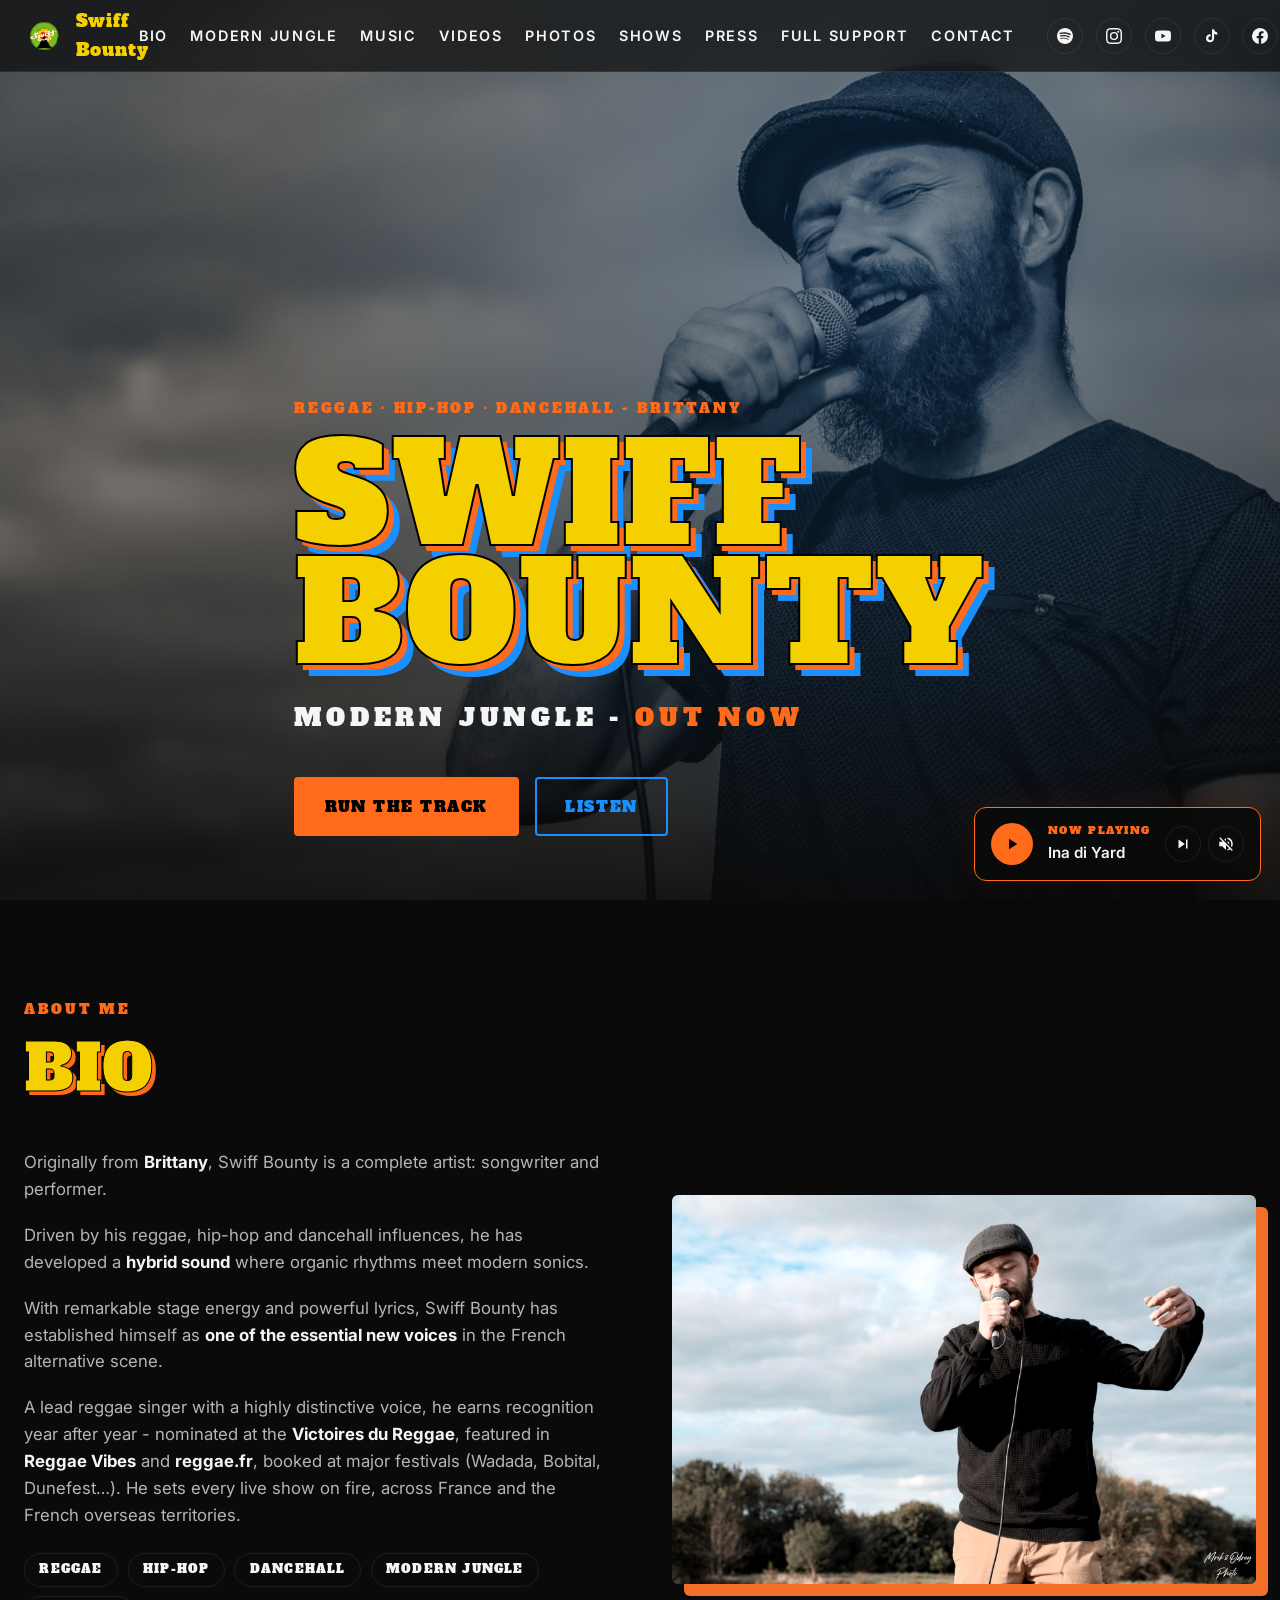
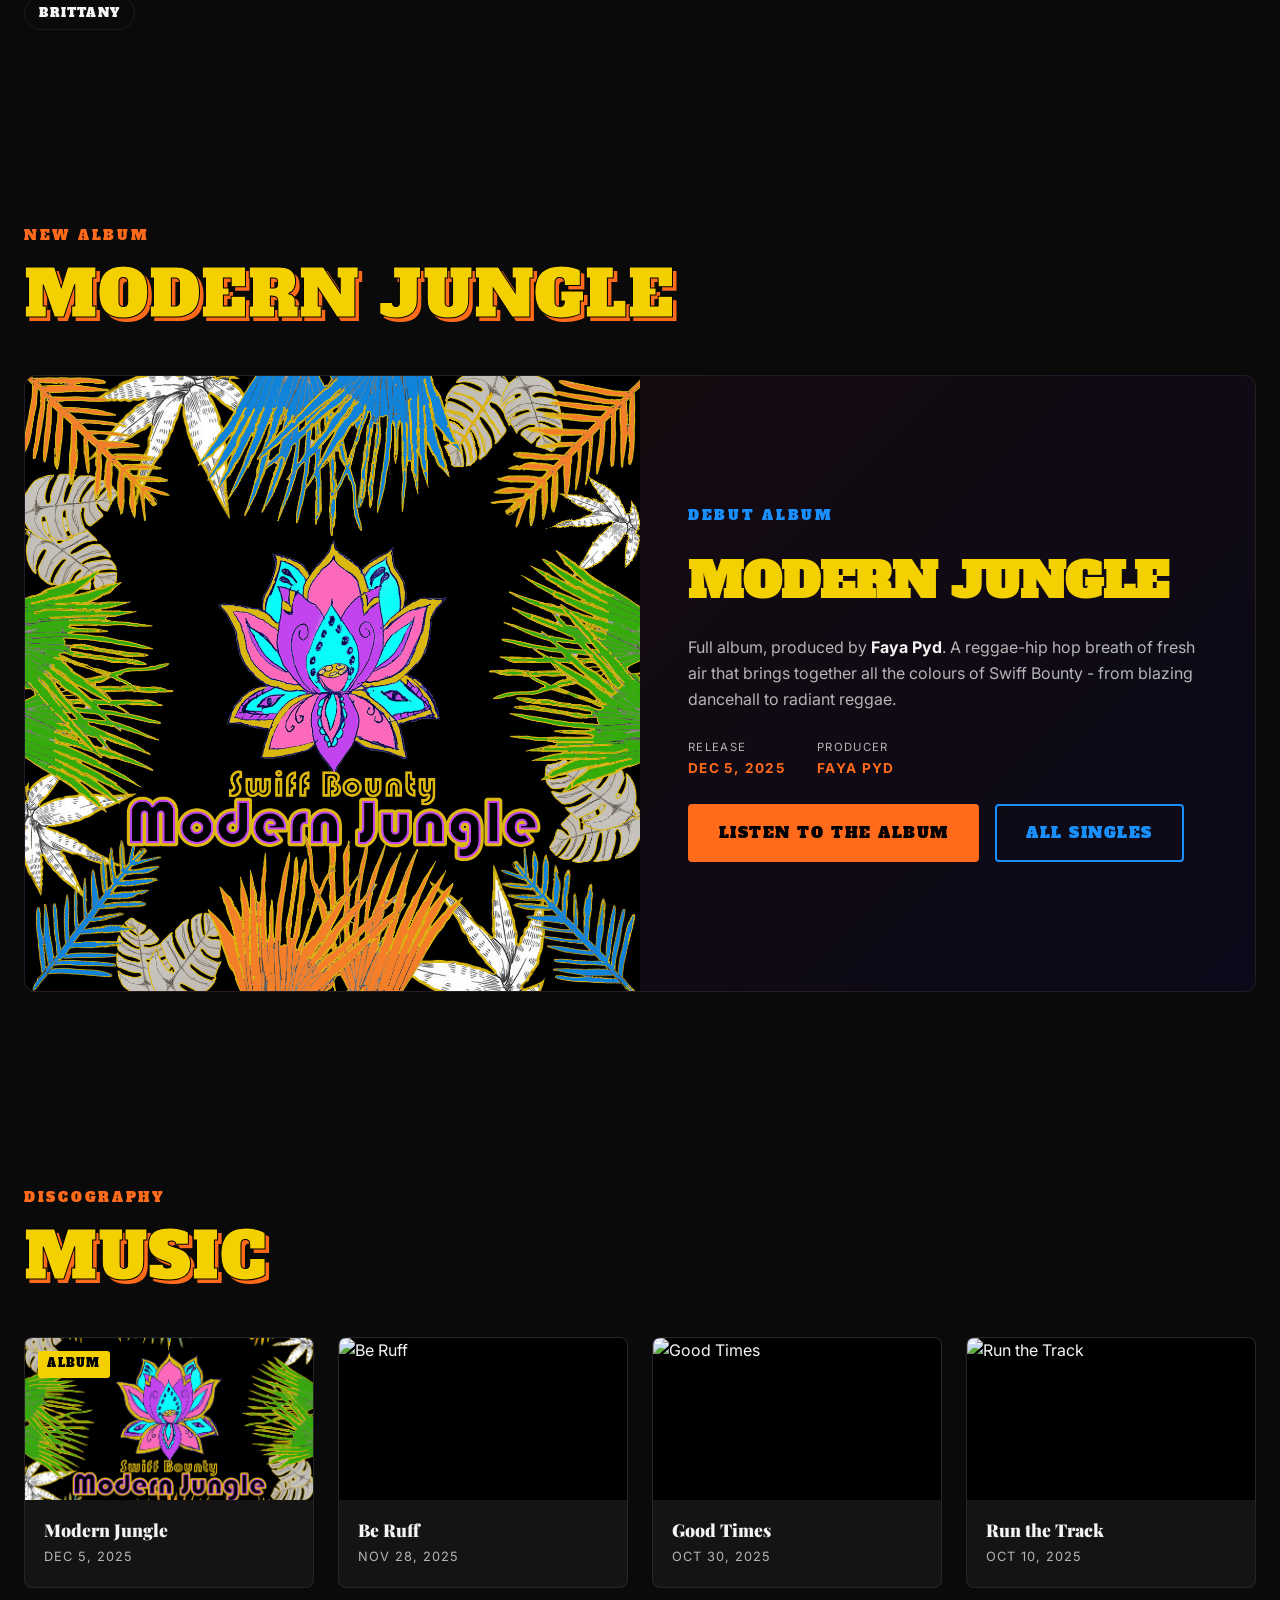
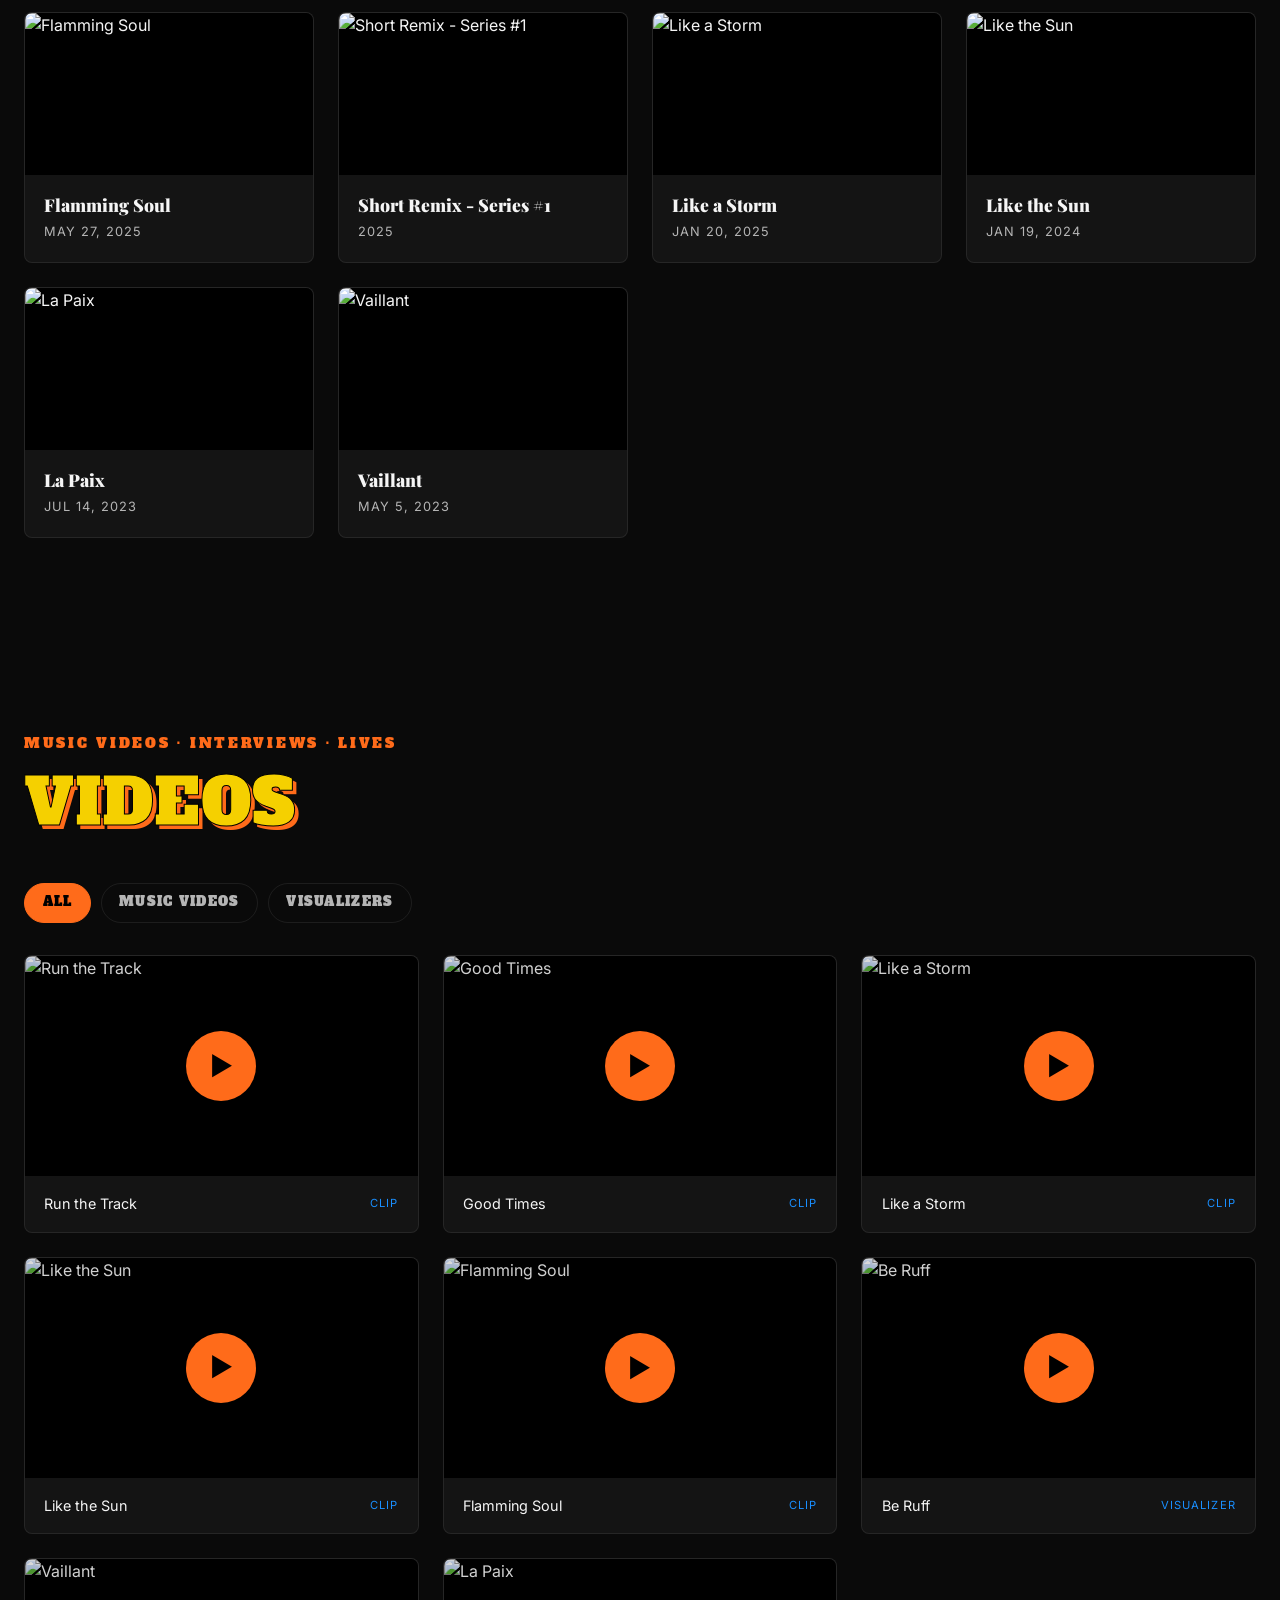
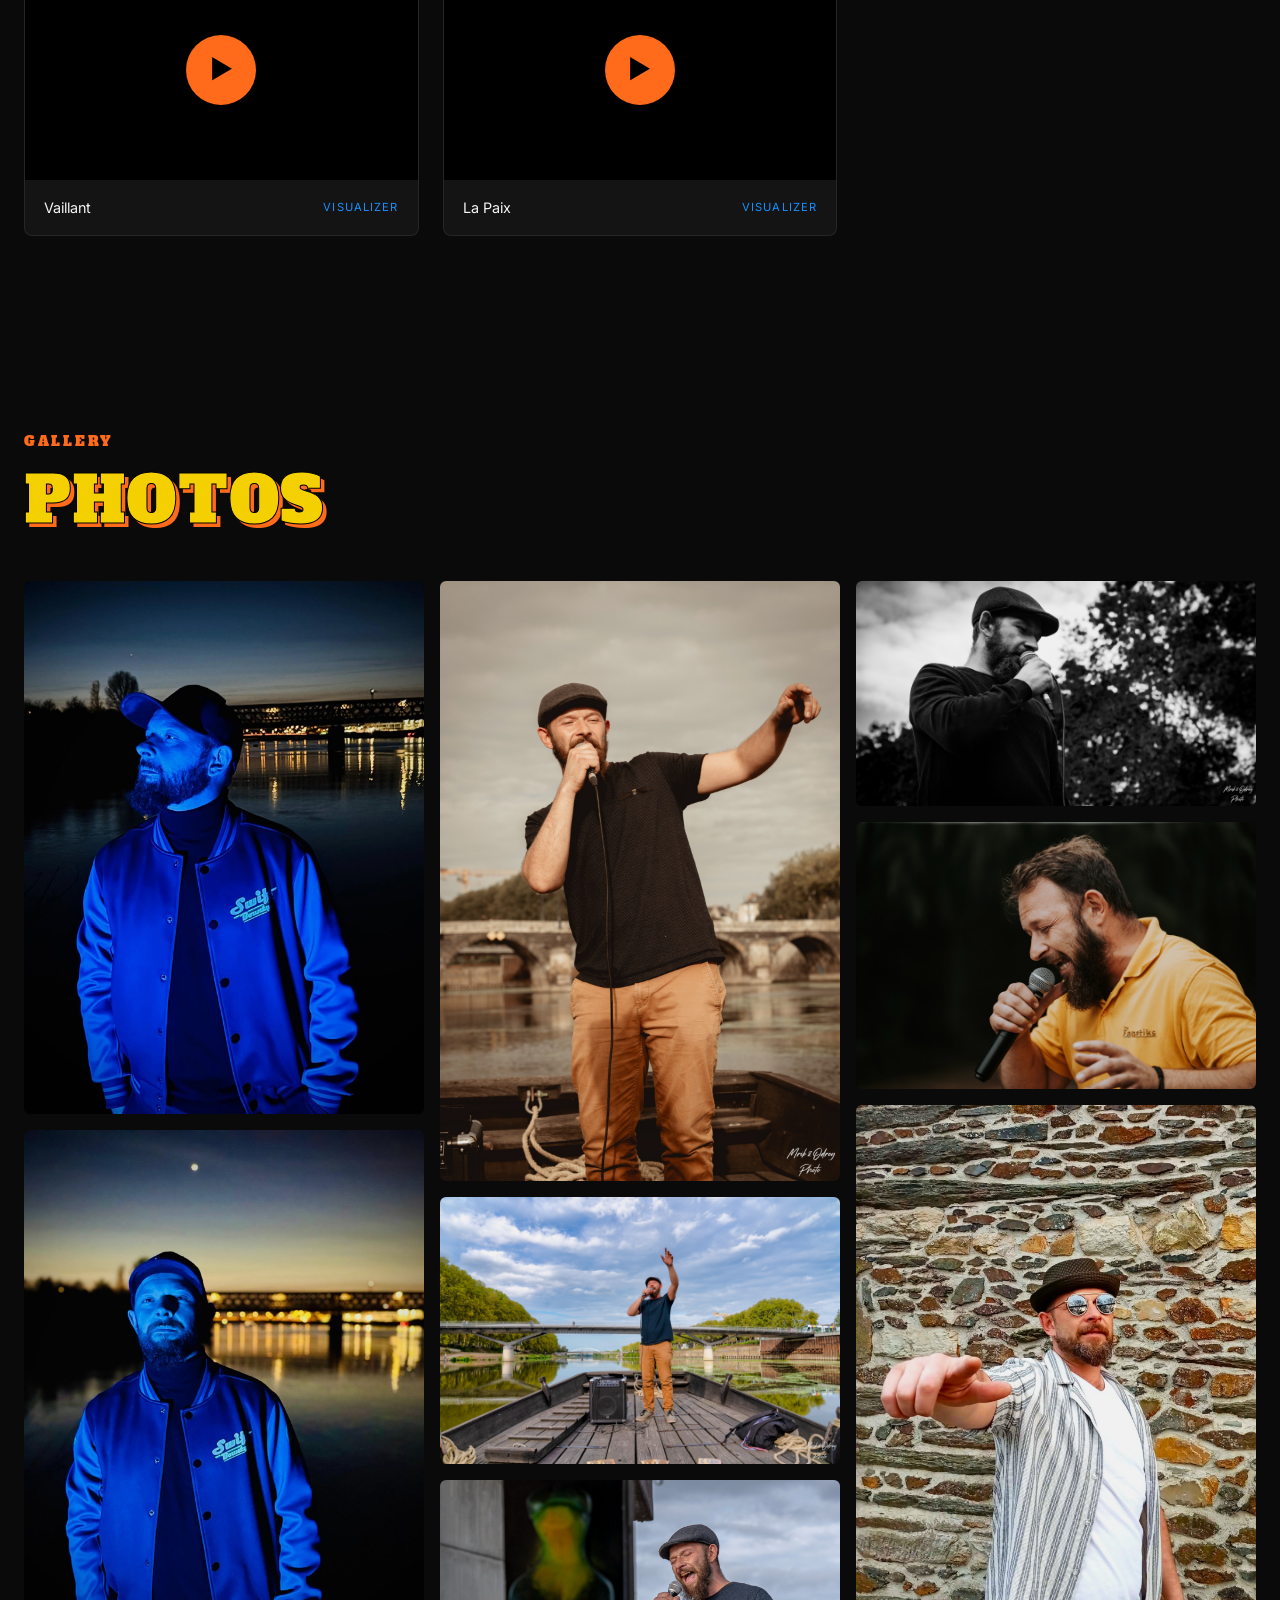
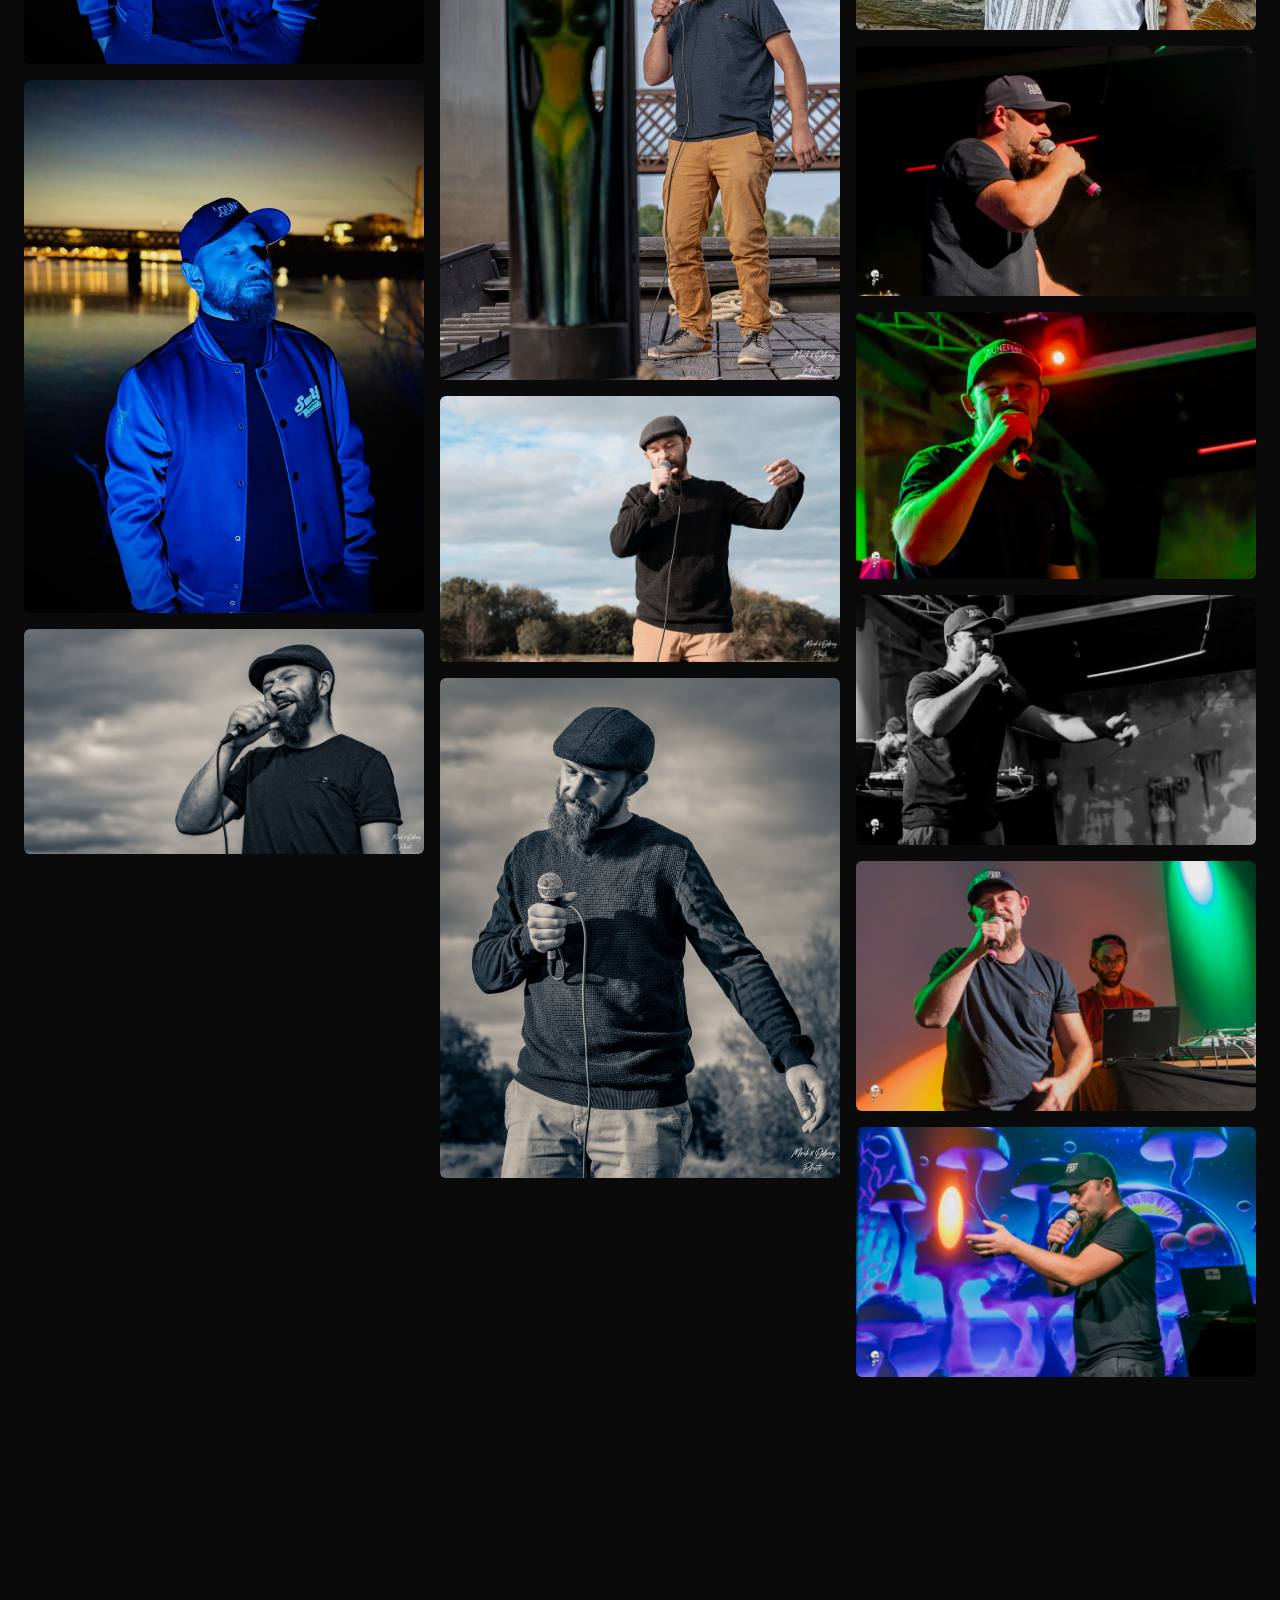
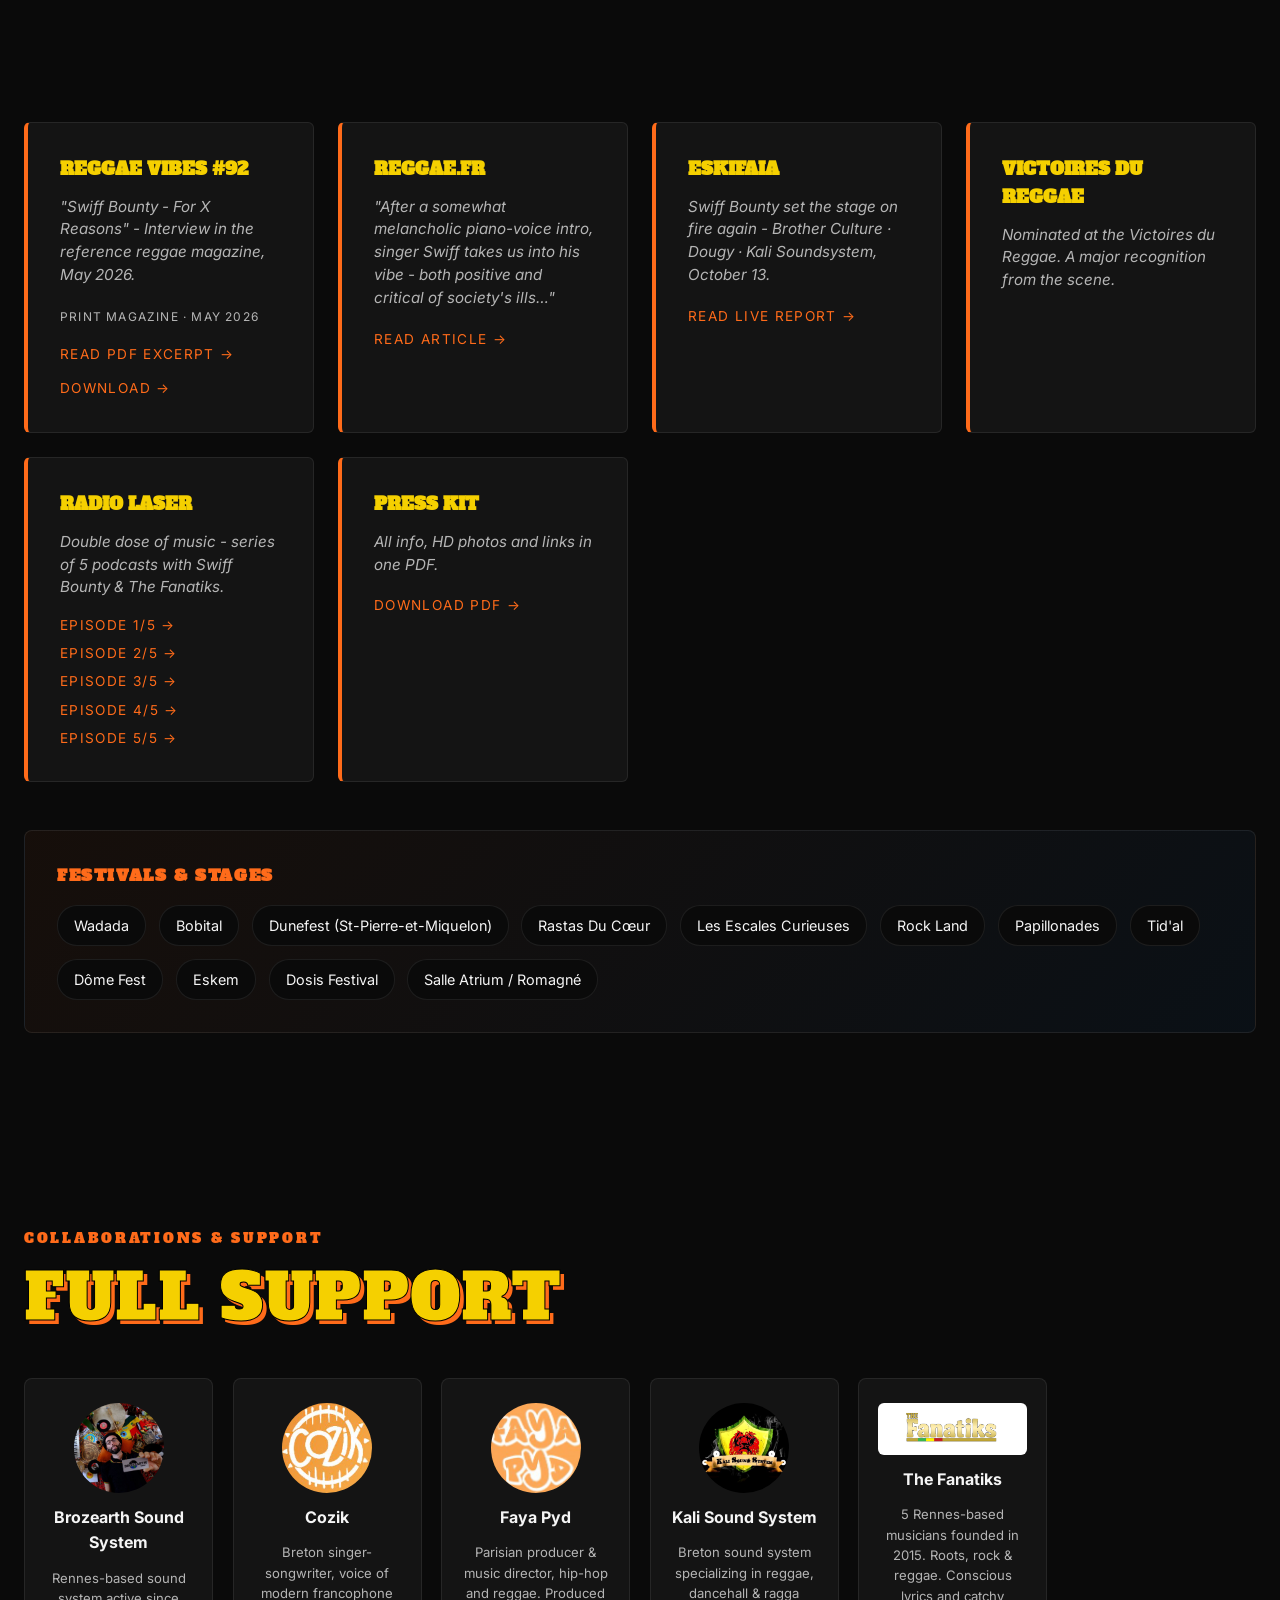
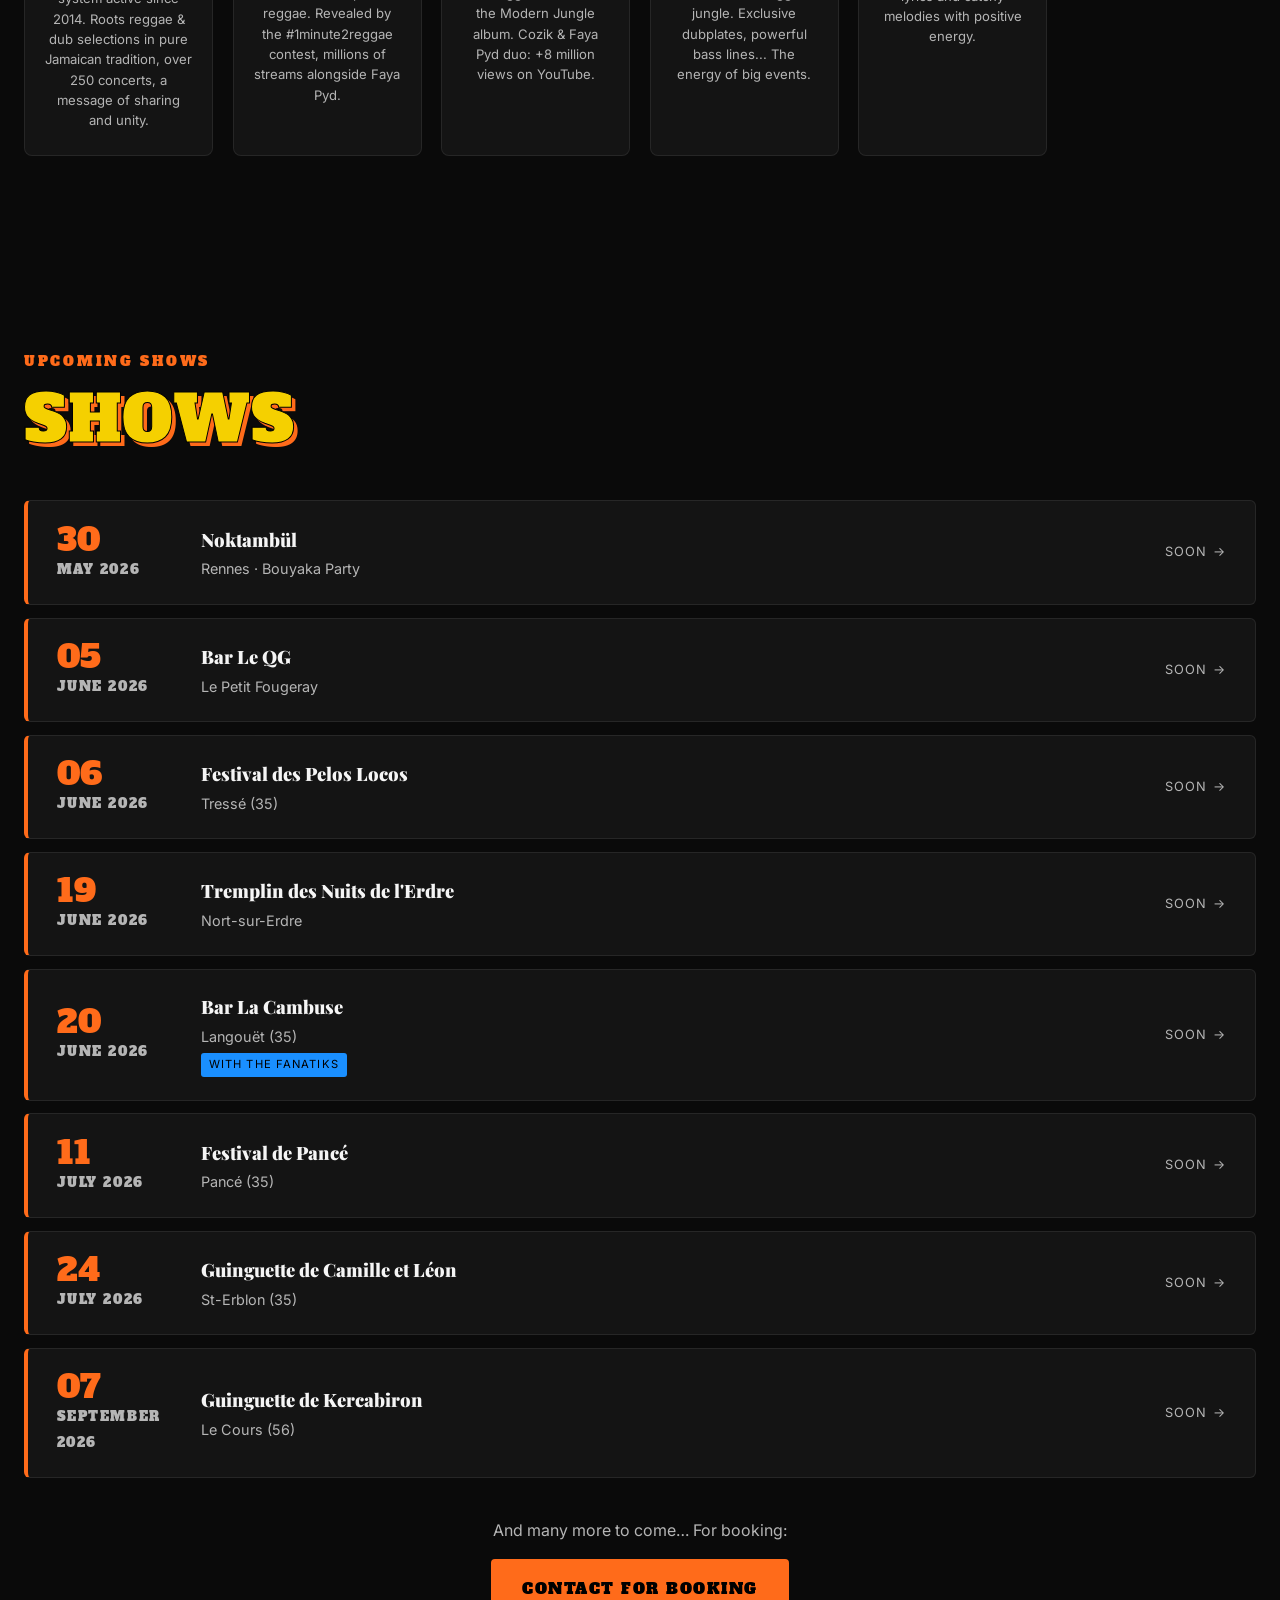
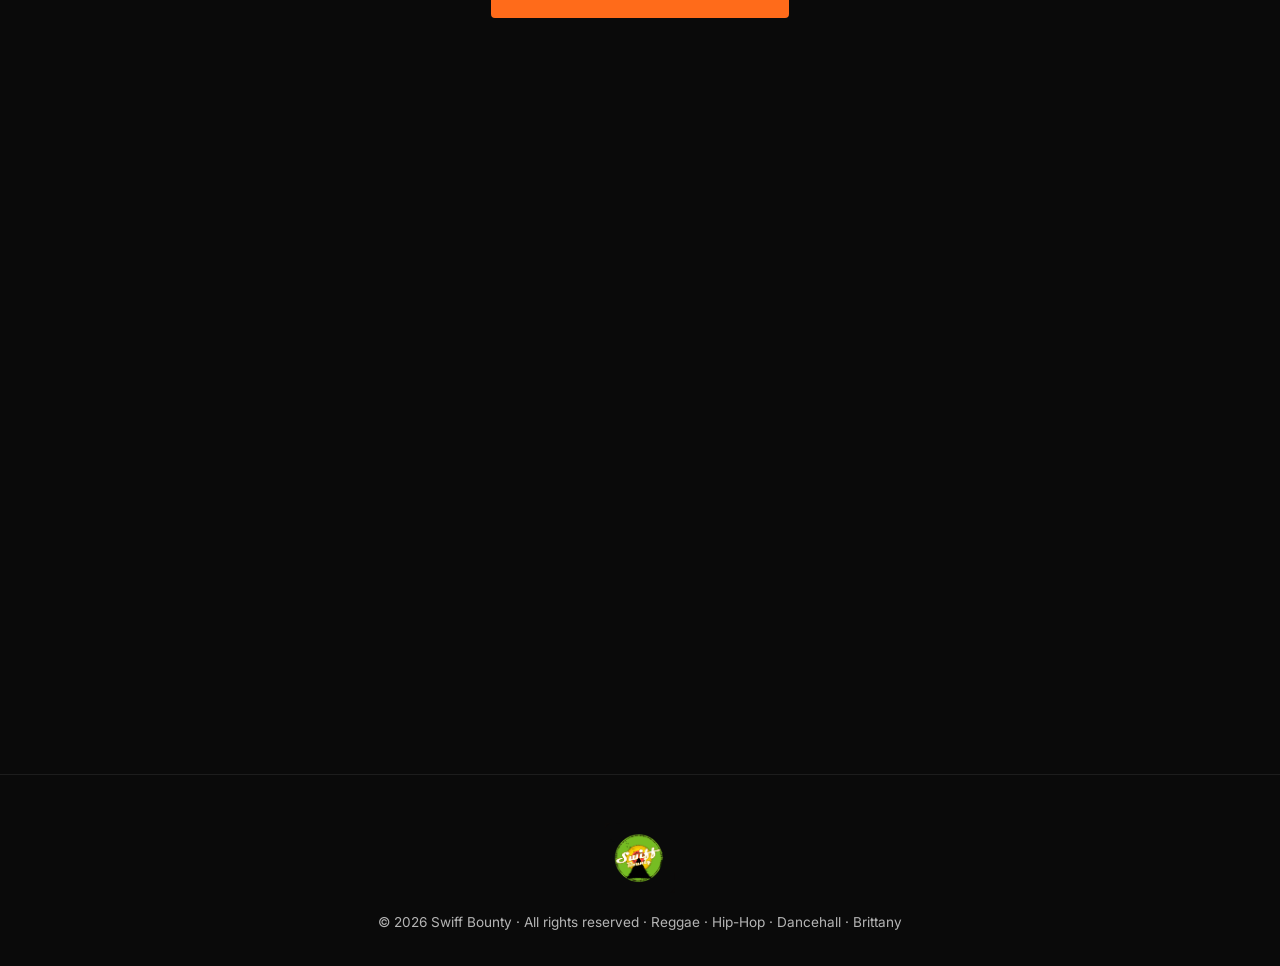
==== docs/en/index.html @ 91d2c179 "Add English version of the Swiff Bounty website and update navigation for language selection" ====
<!DOCTYPE html>
<html lang="en">
<head>
<meta charset="UTF-8">
<meta name="viewport" content="width=device-width, initial-scale=1.0">
<title>Swiff Bounty - Reggae · Hip-Hop · Dancehall · Brittany</title>
<meta name="description" content="Swiff Bounty - reggae / hip-hop / dancehall artist from Brittany. Album Modern Jungle, shows, videos, photos. A fresh voice in the French alternative scene.">
<meta property="og:title" content="Swiff Bounty - Modern Jungle">
<meta property="og:description" content="Reggae · Hip-Hop · Dancehall - Modern Jungle, debut album. Brittany.">
<meta property="og:image" content="../assets/img/photos/photo-couv-2025.jpeg">
<meta property="og:type" content="website">
<link rel="icon" type="image/png" href="../assets/img/logos/logo-mark.png">
<link rel="preconnect" href="https://fonts.googleapis.com">
<link rel="preconnect" href="https://fonts.gstatic.com" crossorigin>
<link href="https://fonts.googleapis.com/css2?family=Alfa+Slab+One&family=Playfair+Display:wght@900&family=Inter:wght@400;500;600;700&display=swap" rel="stylesheet">
<link rel="stylesheet" href="../assets/css/main.css">
</head>
<body>

<!-- ========== NAV ========== -->
<nav class="topnav">
  <div class="container">
    <a href="#swiff" class="nav-logo">
      <img src="../assets/img/logos/logo-mark.png" alt="Swiff Bounty">
      <span>Swiff Bounty</span>
    </a>
    <div class="nav-links" id="navLinks">
      <a href="#bio">Bio</a>
      <a href="#album">Modern Jungle</a>
      <a href="#musique">Music</a>
      <a href="#videos">Videos</a>
      <a href="#photos">Photos</a>
      <a href="#concerts">Shows</a>
      <a href="#presse">Press</a>
      <a href="#support">Full Support</a>
      <a href="#contact">Contact</a>
    </div>
    <div class="nav-socials">
      <a href="https://open.spotify.com/artist/4aZOR8MAhs4QKX2pUvTEjI" target="_blank" rel="noopener" aria-label="Spotify">
        <svg viewBox="0 0 24 24" fill="currentColor"><path d="M12 0C5.4 0 0 5.4 0 12s5.4 12 12 12 12-5.4 12-12S18.66 0 12 0zm5.521 17.34c-.24.359-.66.48-1.021.24-2.82-1.74-6.36-2.101-10.561-1.141-.418.122-.779-.179-.899-.539-.12-.421.18-.78.54-.9 4.56-1.021 8.52-.6 11.64 1.32.42.18.479.659.301 1.02zm1.44-3.3c-.301.42-.841.6-1.262.3-3.239-1.98-8.159-2.58-11.939-1.38-.479.12-1.02-.12-1.14-.6-.12-.48.12-1.021.6-1.141C9.6 9.9 15 10.561 18.72 12.84c.361.181.54.78.241 1.2zm.12-3.36C15.24 8.4 8.82 8.16 5.16 9.301c-.6.179-1.2-.181-1.38-.721-.18-.601.18-1.2.72-1.381 4.26-1.26 11.28-1.02 15.721 1.621.539.3.719 1.02.419 1.56-.299.421-1.02.599-1.559.3z"/></svg>
      </a>
      <a href="https://www.instagram.com/swiffbounty/" target="_blank" rel="noopener" aria-label="Instagram">
        <svg viewBox="0 0 24 24" fill="currentColor"><path d="M12 2.16c3.2 0 3.58.01 4.85.07 1.17.05 1.8.25 2.23.41.56.22.96.48 1.38.9.42.42.68.82.9 1.38.16.42.36 1.06.41 2.23.06 1.27.07 1.65.07 4.85s-.01 3.58-.07 4.85c-.05 1.17-.25 1.8-.41 2.23-.22.56-.48.96-.9 1.38-.42.42-.82.68-1.38.9-.42.16-1.06.36-2.23.41-1.27.06-1.65.07-4.85.07s-3.58-.01-4.85-.07c-1.17-.05-1.8-.25-2.23-.41-.56-.22-.96-.48-1.38-.9-.42-.42-.68-.82-.9-1.38-.16-.42-.36-1.06-.41-2.23C2.17 15.58 2.16 15.2 2.16 12s.01-3.58.07-4.85c.05-1.17.25-1.8.41-2.23.22-.56.48-.96.9-1.38.42-.42.82-.68 1.38-.9.42-.16 1.06-.36 2.23-.41C8.42 2.17 8.8 2.16 12 2.16M12 0C8.74 0 8.33.01 7.05.07 5.78.13 4.9.33 4.14.63c-.79.31-1.46.72-2.13 1.39C1.35 2.69.93 3.36.63 4.14.33 4.9.13 5.78.07 7.05.01 8.33 0 8.74 0 12s.01 3.67.07 4.95c.06 1.27.26 2.15.56 2.91.31.79.72 1.46 1.39 2.13.67.67 1.34 1.08 2.13 1.39.76.3 1.64.5 2.91.56C8.33 23.99 8.74 24 12 24s3.67-.01 4.95-.07c1.27-.06 2.15-.26 2.91-.56.79-.31 1.46-.72 2.13-1.39.67-.67 1.08-1.34 1.39-2.13.3-.76.5-1.64.56-2.91.06-1.28.07-1.69.07-4.95s-.01-3.67-.07-4.95c-.06-1.27-.26-2.15-.56-2.91-.31-.79-.72-1.46-1.39-2.13C21.31 1.35 20.64.93 19.86.63 19.1.33 18.22.13 16.95.07 15.67.01 15.26 0 12 0zm0 5.84a6.16 6.16 0 100 12.32 6.16 6.16 0 000-12.32zM12 16a4 4 0 110-8 4 4 0 010 8zm6.4-11.85a1.44 1.44 0 100 2.88 1.44 1.44 0 000-2.88z"/></svg>
      </a>
      <a href="https://www.youtube.com/@SwiffBounty" target="_blank" rel="noopener" aria-label="YouTube">
        <svg viewBox="0 0 24 24" fill="currentColor"><path d="M23.5 6.2c-.3-1-1.1-1.8-2.1-2.1C19.6 3.6 12 3.6 12 3.6s-7.6 0-9.4.5C1.6 4.4.8 5.2.5 6.2 0 8 0 12 0 12s0 4 .5 5.8c.3 1 1.1 1.8 2.1 2.1 1.8.5 9.4.5 9.4.5s7.6 0 9.4-.5c1-.3 1.8-1.1 2.1-2.1.5-1.8.5-5.8.5-5.8s0-4-.5-5.8zM9.6 15.6V8.4l6.3 3.6-6.3 3.6z"/></svg>
      </a>
      <a href="https://www.tiktok.com/@swiff.bounty" target="_blank" rel="noopener" aria-label="TikTok">
        <svg viewBox="0 0 24 24" fill="currentColor"><path d="M19.6 6.3a4.8 4.8 0 01-2.9-1A4.8 4.8 0 0115.2 2H12v13.4a2.8 2.8 0 11-2-2.7v-3.3a6.1 6.1 0 105.2 6V8.8a8 8 0 004.7 1.5V7a4.8 4.8 0 01-.3-.7z"/></svg>
      </a>
      <a href="https://www.facebook.com/profile.php?id=1322274033" target="_blank" rel="noopener" aria-label="Facebook">
        <svg viewBox="0 0 24 24" fill="currentColor"><path d="M24 12a12 12 0 10-13.9 11.9v-8.4H7.1V12h3v-2.6c0-3 1.8-4.7 4.5-4.7 1.3 0 2.7.2 2.7.2v3h-1.5c-1.5 0-2 .9-2 1.9V12h3.3l-.5 3.5h-2.8v8.4A12 12 0 0024 12z"/></svg>
      </a>
    </div>
    <div class="nav-lang">
      <a href="../">FR</a>
      <span class="lang-active">EN</span>
    </div>
    <button class="menu-toggle" id="menuToggle" aria-label="Menu">
      <svg viewBox="0 0 24 24" width="22" height="22" fill="none" stroke="currentColor" stroke-width="2"><path d="M3 6h18M3 12h18M3 18h18"/></svg>
    </button>
  </div>
</nav>

<!-- ========== HERO ========== -->
<header class="hero" id="swiff">
  <img class="hero-bg" src="../assets/img/photos/DSC07447-Modifier.jpg" alt="" fetchpriority="high" decoding="async">
  <div class="hero-shade"></div>
  <div class="container">
    <span class="eyebrow">Reggae · Hip-Hop · Dancehall - Brittany</span>
    <h1>Swiff<br>Bounty</h1>
    <p class="hero-sub">Modern Jungle - <span>Out now</span></p>
    <div class="hero-ctas">
      <a class="btn" href="#album">Run the Track</a>
      <a class="btn btn-ghost" href="#musique">Listen</a>
    </div>
  </div>
</header>

<!-- ========== BIO ========== -->
<section id="bio">
  <div class="container">
    <div class="section-head reveal">
      <span class="eyebrow">About me</span>
      <h2>Bio</h2>
    </div>
    <div class="bio-grid">
      <div class="bio-text reveal">
        <p>Originally from <strong>Brittany</strong>, Swiff Bounty is a complete artist: songwriter and performer.</p>
        <p>Driven by his reggae, hip-hop and dancehall influences, he has developed a <strong>hybrid sound</strong> where organic rhythms meet modern sonics.</p>
        <p>With remarkable stage energy and powerful lyrics, Swiff Bounty has established himself as <strong>one of the essential new voices</strong> in the French alternative scene.</p>
        <p>A lead reggae singer with a highly distinctive voice, he earns recognition year after year - nominated at the <strong>Victoires du Reggae</strong>, featured in <strong>Reggae Vibes</strong> and <strong>reggae.fr</strong>, booked at major festivals (Wadada, Bobital, Dunefest…). He sets every live show on fire, across France and the French overseas territories.</p>
        <div class="bio-tags">
          <span>Reggae</span><span>Hip-Hop</span><span>Dancehall</span><span>Modern Jungle</span><span>Brittany</span>
        </div>
      </div>
      <div class="reveal">
        <img src="../assets/img/photos/DSC07688-Modifier.jpg" alt="Swiff Bounty portrait">
      </div>
    </div>
  </div>
</section>

<!-- ========== ALBUM HIGHLIGHT ========== -->
<section id="album">
  <div class="container">
    <div class="section-head reveal">
      <span class="eyebrow">New album</span>
      <h2>Modern Jungle</h2>
    </div>
    <div class="album-feature reveal">
      <div class="album-feature-cover">
        <img src="../assets/img/covers/pochette-modern-jungle-v2.jpg" alt="Modern Jungle - Swiff Bounty">
      </div>
      <div class="album-feature-info">
        <span class="eyebrow">Debut album</span>
        <h3>Modern Jungle</h3>
        <p>Full album, produced by <strong>Faya Pyd</strong>. A reggae-hip hop breath of fresh air that brings together all the colours of Swiff Bounty - from blazing dancehall to radiant reggae.</p>
        <div class="album-feature-meta">
          <div><small>Release</small><br><strong>Dec 5, 2025</strong></div>
          <div><small>Producer</small><br><strong>Faya Pyd</strong></div>
        </div>
        <div class="hero-ctas">
          <a class="btn" href="https://wiseband.lnk.to/Swiff-Bounty-Modern-Jungle" target="_blank" rel="noopener">Listen to the album</a>
          <a class="btn btn-ghost" href="#musique">All singles</a>
        </div>
      </div>
    </div>
  </div>
</section>

<!-- ========== DISCOGRAPHIE ========== -->
<section id="musique">
  <div class="container">
    <div class="section-head reveal">
      <span class="eyebrow">Discography</span>
      <h2>Music</h2>
    </div>
    <div class="disco-grid" id="discoGrid">
      <!-- populated by JS -->
    </div>
  </div>
</section>

<!-- ========== VIDÉOS ========== -->
<section id="videos">
  <div class="container">
    <div class="section-head reveal">
      <span class="eyebrow">Music videos · Interviews · Lives</span>
      <h2>Videos</h2>
    </div>
    <div class="video-tabs reveal">
      <button data-filter="all" class="active">All</button>
      <button data-filter="clip">Music videos</button>
      <button data-filter="visualizer">Visualizers</button>
    </div>
    <div class="video-grid" id="videoGrid"></div>
  </div>
</section>

<!-- ========== PHOTOS ========== -->
<section id="photos">
  <div class="container">
    <div class="section-head reveal">
      <span class="eyebrow">Gallery</span>
      <h2>Photos</h2>
    </div>
    <div class="photo-grid" id="photoGrid"></div>
  </div>
</section>

<!-- ========== PRESSE ========== -->
<section id="presse">
  <div class="container">
    <div class="section-head reveal">
      <span class="eyebrow">Press coverage</span>
      <h2>Press</h2>
    </div>
    <div class="press-grid">
      <div class="press-card reveal">
        <h4>Reggae Vibes #92</h4>
        <blockquote>"Swiff Bounty - For X Reasons" - Interview in the reference reggae magazine, May 2026.</blockquote>
        <small style="color:var(--text-dim); text-transform:uppercase; letter-spacing:0.1em; font-size:0.75rem;">Print magazine · May 2026</small>
        <div style="margin-top:1rem; display:flex; gap:0.75rem; flex-wrap:wrap;">
          <a href="../extrait-reggae-vibes-swiff.pdf" target="_blank" rel="noopener">Read PDF excerpt →</a>
          <a href="https://fromsmash.com/x25Umh.SpZ-ct" target="_blank" rel="noopener">Download →</a>
        </div>
      </div>
      <div class="press-card reveal">
        <h4>reggae.fr</h4>
        <blockquote>"After a somewhat melancholic piano-voice intro, singer Swiff takes us into his vibe - both positive and critical of society's ills…"</blockquote>
        <a href="https://reggae.fr/lire-news/19861_202203_The-Fanatiks-de-retour-avec-Wagwan.html" target="_blank" rel="noopener">Read article →</a>
      </div>
      <div class="press-card reveal">
        <h4>Eskifaia</h4>
        <blockquote>Swiff Bounty set the stage on fire again - Brother Culture · Dougy · Kali Soundsystem, October 13.</blockquote>
        <a href="https://eskifaia.com/brother-culture-dougy-kali-soundsystem-13-octobre/" target="_blank" rel="noopener">Read live report →</a>
      </div>
      <div class="press-card reveal">
        <h4>Victoires du Reggae</h4>
        <blockquote>Nominated at the Victoires du Reggae. A major recognition from the scene.</blockquote>
      </div>
      <div class="press-card reveal">
        <h4>Radio Laser</h4>
        <blockquote>Double dose of music - series of 5 podcasts with Swiff Bounty &amp; The Fanatiks.</blockquote>
        <div style="display:flex; flex-direction:column; gap:0.4rem; margin-top:0.75rem;">
          <a href="https://www.radiolaser.fr/podcasts/i/26569/double-dose-de-musique-avec-swiff-bounty-et-the-fanatilks-1-5/" target="_blank" rel="noopener">Episode 1/5 →</a>
          <a href="https://www.radiolaser.fr/podcasts/i/26570/c-est-quoi-le-son-des-fanatiks-2-5/" target="_blank" rel="noopener">Episode 2/5 →</a>
          <a href="https://www.radiolaser.fr/podcasts/i/26583/swiff-bounty-et-the-fanatiks-le-blues-du-reggaeman-3-5/" target="_blank" rel="noopener">Episode 3/5 →</a>
          <a href="https://www.radiolaser.fr/podcasts/i/26584/swiff-bounty-amp-the-fanatiks-a-st-pierre-et-miquelon-4-5/" target="_blank" rel="noopener">Episode 4/5 →</a>
          <a href="https://www.radiolaser.fr/podcasts/i/26586/2025-l-annee-de-swiff-bounty-et-les-fanatiks-5-5/" target="_blank" rel="noopener">Episode 5/5 →</a>
        </div>
      </div>
      <div class="press-card reveal">
        <h4>Press kit</h4>
        <blockquote>All info, HD photos and links in one PDF.</blockquote>
        <a href="../dossier-presse.pdf" target="_blank" rel="noopener">Download PDF →</a>
      </div>
    </div>

    <div class="festivals reveal">
      <h4>Festivals & stages</h4>
      <ul>
        <li>Wadada</li>
        <li>Bobital</li>
        <li>Dunefest (St-Pierre-et-Miquelon)</li>
        <li>Rastas Du Cœur</li>
        <li>Les Escales Curieuses</li>
        <li>Rock Land</li>
        <li>Papillonades</li>
        <li>Tid'al</li>
        <li>Dôme Fest</li>
        <li>Eskem</li>
        <li>Dosis Festival</li>
        <li>Salle Atrium / Romagné</li>
      </ul>
    </div>
  </div>
</section>

<!-- ========== FULL SUPPORT ========== -->
<section id="support">
  <div class="container">
    <div class="section-head reveal">
      <span class="eyebrow">Collaborations & support</span>
      <h2>Full Support</h2>
    </div>
    <div class="support-grid" id="supportGrid">
      <!-- populated by JS -->
    </div>
  </div>
</section>

<!-- ========== CONCERTS ========== -->
<section id="concerts">
  <div class="container">
    <div class="section-head reveal">
      <span class="eyebrow">Upcoming shows</span>
      <h2>Shows</h2>
    </div>
    <div class="concert-list reveal" id="concertList"></div>
    <div style="margin-top:2.5rem; text-align:center;">
      <p style="margin-bottom:1rem; color:var(--text-dim);">And many more to come… For booking:</p>
      <a class="btn" href="mailto:swiffbounty@gmail.com?subject=Booking">Contact for booking</a>
    </div>
  </div>
</section>

<!-- ========== CONTACT ========== -->
<section id="contact">
  <div class="container">
    <div class="section-head reveal">
      <span class="eyebrow">Booking · Press · Collabs</span>
      <h2>Contact</h2>
    </div>
    <div class="contact-grid">
      <div class="contact-info reveal">
        <a class="contact-item" href="mailto:swiffbounty@gmail.com">
          <span class="icon">
            <svg viewBox="0 0 24 24" width="20" height="20" fill="none" stroke="currentColor" stroke-width="2"><path d="M3 7l9 6 9-6M3 7v10a2 2 0 002 2h14a2 2 0 002-2V7M3 7l2-2h14l2 2"/></svg>
          </span>
          <div><small>Email</small><strong>swiffbounty@gmail.com</strong></div>
        </a>
        <a class="contact-item" href="tel:+33659042088">
          <span class="icon">
            <svg viewBox="0 0 24 24" width="20" height="20" fill="none" stroke="currentColor" stroke-width="2"><path d="M22 16.92v3a2 2 0 01-2.18 2 19.79 19.79 0 01-8.63-3.07 19.5 19.5 0 01-6-6A19.79 19.79 0 012.12 4.18 2 2 0 014.11 2h3a2 2 0 012 1.72 12.84 12.84 0 00.7 2.81 2 2 0 01-.45 2.11L8.09 9.91a16 16 0 006 6l1.27-1.27a2 2 0 012.11-.45 12.84 12.84 0 002.81.7A2 2 0 0122 16.92z"/></svg>
          </span>
          <div><small>Phone</small><strong>06 59 04 20 88</strong></div>
        </a>
        <a class="contact-item" href="../dossier-presse.pdf" target="_blank" rel="noopener">
          <span class="icon">
            <svg viewBox="0 0 24 24" width="20" height="20" fill="none" stroke="currentColor" stroke-width="2"><path d="M14 2H6a2 2 0 00-2 2v16a2 2 0 002 2h12a2 2 0 002-2V8z"/><path d="M14 2v6h6M16 13H8M16 17H8M10 9H8"/></svg>
          </span>
          <div><small>Press</small><strong>Download press kit PDF</strong></div>
        </a>
      </div>
      <div class="contact-socials reveal">
        <a href="https://www.instagram.com/swiffbounty/" target="_blank" rel="noopener">
          <svg viewBox="0 0 24 24" fill="currentColor"><path d="M12 2.16c3.2 0 3.58.01 4.85.07 1.17.05 1.8.25 2.23.41.56.22.96.48 1.38.9.42.42.68.82.9 1.38.16.42.36 1.06.41 2.23.06 1.27.07 1.65.07 4.85s-.01 3.58-.07 4.85c-.05 1.17-.25 1.8-.41 2.23-.22.56-.48.96-.9 1.38-.42.42-.82.68-1.38.9-.42.16-1.06.36-2.23.41-1.27.06-1.65.07-4.85.07s-3.58-.01-4.85-.07c-1.17-.05-1.8-.25-2.23-.41-.56-.22-.96-.48-1.38-.9-.42-.42-.68-.82-.9-1.38-.16-.42-.36-1.06-.41-2.23C2.17 15.58 2.16 15.2 2.16 12s.01-3.58.07-4.85c.05-1.17.25-1.8.41-2.23.22-.56.48-.96.9-1.38.42-.42.82-.68 1.38-.9.42-.16 1.06-.36 2.23-.41C8.42 2.17 8.8 2.16 12 2.16M12 0C8.74 0 8.33.01 7.05.07 5.78.13 4.9.33 4.14.63c-.79.31-1.46.72-2.13 1.39C1.35 2.69.93 3.36.63 4.14.33 4.9.13 5.78.07 7.05.01 8.33 0 8.74 0 12s.01 3.67.07 4.95c.06 1.27.26 2.15.56 2.91.31.79.72 1.46 1.39 2.13.67.67 1.34 1.08 2.13 1.39.76.3 1.64.5 2.91.56C8.33 23.99 8.74 24 12 24s3.67-.01 4.95-.07c1.27-.06 2.15-.26 2.91-.56.79-.31 1.46-.72 2.13-1.39.67-.67 1.08-1.34 1.39-2.13.3-.76.5-1.64.56-2.91.06-1.28.07-1.69.07-4.95s-.01-3.67-.07-4.95c-.06-1.27-.26-2.15-.56-2.91-.31-.79-.72-1.46-1.39-2.13C21.31 1.35 20.64.93 19.86.63 19.1.33 18.22.13 16.95.07 15.67.01 15.26 0 12 0zm0 5.84a6.16 6.16 0 100 12.32 6.16 6.16 0 000-12.32zM12 16a4 4 0 110-8 4 4 0 010 8zm6.4-11.85a1.44 1.44 0 100 2.88 1.44 1.44 0 000-2.88z"/></svg>
          <strong>Instagram</strong>
        </a>
        <a href="https://www.youtube.com/@SwiffBounty" target="_blank" rel="noopener">
          <svg viewBox="0 0 24 24" fill="currentColor"><path d="M23.5 6.2c-.3-1-1.1-1.8-2.1-2.1C19.6 3.6 12 3.6 12 3.6s-7.6 0-9.4.5C1.6 4.4.8 5.2.5 6.2 0 8 0 12 0 12s0 4 .5 5.8c.3 1 1.1 1.8 2.1 2.1 1.8.5 9.4.5 9.4.5s7.6 0 9.4-.5c1-.3 1.8-1.1 2.1-2.1.5-1.8.5-5.8.5-5.8s0-4-.5-5.8zM9.6 15.6V8.4l6.3 3.6-6.3 3.6z"/></svg>
          <strong>YouTube</strong>
        </a>
        <a href="https://www.tiktok.com/@swiff.bounty" target="_blank" rel="noopener">
          <svg viewBox="0 0 24 24" fill="currentColor"><path d="M19.6 6.3a4.8 4.8 0 01-2.9-1A4.8 4.8 0 0115.2 2H12v13.4a2.8 2.8 0 11-2-2.7v-3.3a6.1 6.1 0 105.2 6V8.8a8 8 0 004.7 1.5V7a4.8 4.8 0 01-.3-.7z"/></svg>
          <strong>TikTok</strong>
        </a>
        <a href="https://www.facebook.com/profile.php?id=1322274033" target="_blank" rel="noopener">
          <svg viewBox="0 0 24 24" fill="currentColor"><path d="M24 12a12 12 0 10-13.9 11.9v-8.4H7.1V12h3v-2.6c0-3 1.8-4.7 4.5-4.7 1.3 0 2.7.2 2.7.2v3h-1.5c-1.5 0-2 .9-2 1.9V12h3.3l-.5 3.5h-2.8v8.4A12 12 0 0024 12z"/></svg>
          <strong>Facebook</strong>
        </a>
      </div>
    </div>
  </div>
</section>

<!-- ========== FOOTER ========== -->
<footer>
  <div class="container">
    <img src="../assets/img/logos/logo-mark.png" alt="Swiff Bounty">
    <small>© 2026 Swiff Bounty · All rights reserved · Reggae · Hip-Hop · Dancehall · Brittany</small>
  </div>
</footer>

<!-- ========== AUDIO PLAYER ========== -->
<div class="player muted-prompt" id="player" hidden>
  <button class="player-btn" id="playerPlay" aria-label="Play/Pause">
    <svg id="playIcon" viewBox="0 0 24 24" fill="currentColor"><path d="M8 5v14l11-7z"/></svg>
    <svg id="pauseIcon" viewBox="0 0 24 24" fill="currentColor" style="display:none"><path d="M6 5h4v14H6zM14 5h4v14h-4z"/></svg>
  </button>
  <div class="player-info">
    <small>Now playing</small>
    <strong id="playerTitle">-</strong>
  </div>
  <div class="player-controls">
    <button class="player-btn secondary" id="playerNext" aria-label="Next">
      <svg viewBox="0 0 24 24" fill="currentColor"><path d="M6 6l8.5 6L6 18zM16 6h2v12h-2z"/></svg>
    </button>
    <button class="player-btn secondary" id="playerMute" aria-label="Mute">
      <svg id="volIcon" viewBox="0 0 24 24" fill="currentColor"><path d="M3 9v6h4l5 5V4L7 9zm13.5 3a4.5 4.5 0 00-2.5-4v8a4.5 4.5 0 002.5-4z"/></svg>
      <svg id="muteIcon" viewBox="0 0 24 24" fill="currentColor" style="display:none"><path d="M16.5 12a4.5 4.5 0 00-2.5-4v2.2l2.5 2.5zM19 12c0 .9-.2 1.7-.5 2.5l1.5 1.5A8.7 8.7 0 0021 12a9 9 0 00-7-8.8v2.1c2.9.9 5 3.6 5 6.7zM4.3 3L3 4.3 7.7 9H3v6h4l5 5v-6.7l4.2 4.2c-.7.5-1.4.9-2.2 1.2v2.1c1.4-.3 2.6-.9 3.7-1.7l2.1 2.1 1.3-1.3L4.3 3zM12 4l-2.1 2.1L12 8.2V4z"/></svg>
    </button>
  </div>
</div>

<!-- ========== LIGHTBOX ========== -->
<div class="lightbox" id="lightbox">
  <button class="lightbox-close" id="lightboxClose" aria-label="Close">✕</button>
  <div id="lightboxContent"></div>
</div>

<script src="../assets/js/main-en.js"></script>
</body>
</html>
---- docs/assets/css/main.css ----
/* ============ Swiff Bounty — main.css ============ */
:root {
  --bg: #0a0a0a;
  --bg-soft: #141414;
  --bg-elev: #1c1c1c;
  --orange: #ff6b1a;
  --orange-bright: #ff8533;
  --blue: #1a8fff;
  --yellow: #f5d000;
  --text: #f5f5f5;
  --text-dim: #b5b5b5;
  --border: rgba(255, 255, 255, 0.08);
  --max: 1400px;
  --nav-h: 72px;
}

* { box-sizing: border-box; margin: 0; padding: 0; }
html { scroll-behavior: smooth; }
body {
  background: var(--bg);
  color: var(--text);
  font-family: "Inter", system-ui, -apple-system, sans-serif;
  font-size: 16px;
  line-height: 1.6;
  overflow-x: hidden;
}
img { max-width: 100%; height: auto; display: block; }
a { color: inherit; text-decoration: none; transition: color .2s; }
a:hover { color: var(--orange); }
button { font: inherit; cursor: pointer; border: none; background: none; color: inherit; }

/* ---- Typography ---- */
.display, h1, h2 {
  font-family: "Alfa Slab One", "Playfair Display", Georgia, serif;
  font-weight: 400;
  line-height: 1;
  letter-spacing: 0.01em;
}
h2 {
  font-size: clamp(2.2rem, 5vw, 4rem);
  color: var(--yellow);
  text-transform: uppercase;
  -webkit-text-stroke: 1px #000;
  text-shadow: 4px 4px 0 var(--orange);
  margin-bottom: 2.5rem;
}
h3 {
  font-family: "Playfair Display", Georgia, serif;
  font-weight: 900;
  font-size: 1.4rem;
  margin-bottom: 0.5rem;
}
p { color: var(--text-dim); }
strong { color: var(--text); }
.eyebrow {
  display: inline-block;
  font-family: "Alfa Slab One", serif;
  font-size: 0.85rem;
  letter-spacing: 0.2em;
  color: var(--orange);
  text-transform: uppercase;
  margin-bottom: 1rem;
}

/* ---- Layout ---- */
section { padding: 6rem 0; position: relative; }
.container {
  max-width: var(--max);
  margin: 0 auto;
  padding: 0 1.5rem;
}
.section-head { margin-bottom: 3rem; }

/* ---- Nav ---- */
nav.topnav {
  position: fixed;
  top: 0; left: 0; right: 0;
  height: var(--nav-h);
  background: rgba(10, 10, 10, 0.7);
  backdrop-filter: blur(14px);
  -webkit-backdrop-filter: blur(14px);
  border-bottom: 1px solid var(--border);
  z-index: 100;
  display: flex;
  align-items: center;
}
nav .container {
  display: flex;
  align-items: center;
  justify-content: space-between;
  width: 100%;
}
.nav-logo { display: flex; align-items: center; gap: 0.6rem; }
.nav-logo img { height: 42px; width: auto; }
.nav-logo span {
  font-family: "Alfa Slab One", serif;
  font-size: 1.1rem;
  color: var(--yellow);
  letter-spacing: 0.05em;
}
.nav-links { display: flex; gap: 1.4rem; align-items: center; margin: 0 2rem; }
.nav-links a {
  font-size: 0.9rem;
  text-transform: uppercase;
  letter-spacing: 0.12em;
  font-weight: 600;
  position: relative;
  white-space: nowrap;
}
.nav-links a::after {
  content: "";
  position: absolute;
  bottom: -6px; left: 0;
  height: 2px; width: 0;
  background: var(--orange);
  transition: width .25s;
}
.nav-links a:hover::after { width: 100%; }
.nav-socials { display: flex; gap: 0.8rem; }
.nav-socials a {
  width: 36px; height: 36px;
  border: 1px solid var(--border);
  border-radius: 50%;
  display: flex; align-items: center; justify-content: center;
  transition: all .2s;
}
.nav-socials a:hover {
  border-color: var(--orange);
  background: var(--orange);
  color: #000;
  transform: translateY(-2px);
}
.nav-socials svg { width: 16px; height: 16px; }
.nav-lang {
  display: flex;
  align-items: center;
  gap: 0.3rem;
  margin-left: 1rem;
  font-size: 0.75rem;
  font-weight: 700;
  letter-spacing: 0.1em;
  text-transform: uppercase;
}
.nav-lang a {
  color: var(--text-dim);
  padding: 0.2rem 0.4rem;
  border-radius: 3px;
  transition: color .2s;
}
.nav-lang a:hover { color: var(--orange); }
.nav-lang .lang-active {
  color: var(--yellow);
  padding: 0.2rem 0.4rem;
}
.nav-lang a + .lang-active,
.nav-lang .lang-active + a { border-left: 1px solid var(--border); padding-left: 0.5rem; margin-left: 0.1rem; }
.menu-toggle { display: none; }

/* ---- Hero ---- */
.hero {
  min-height: 100vh;
  padding: calc(var(--nav-h) + 1.5rem) 0 4rem;
  position: relative;
  display: flex;
  align-items: flex-end;
  overflow: hidden;
}
.hero-bg {
  position: absolute;
  inset: 0;
  width: 100%;
  height: 100%;
  object-fit: cover;
  object-position: center center;
  z-index: 0;
}
.hero-shade {
  position: absolute; inset: 0; z-index: 1;
  background:
    radial-gradient(circle at 70% 30%, rgba(26,143,255,0.18), transparent 60%),
    linear-gradient(180deg, rgba(10,10,10,0.35) 0%, rgba(10,10,10,0.55) 55%, rgba(10,10,10,0.92) 100%);
}
.hero .container { position: relative; z-index: 2; }
.hero h1 {
  font-size: clamp(3.5rem, 11vw, 11rem);
  color: var(--yellow);
  -webkit-text-stroke: 2px #000;
  text-shadow:
    6px 6px 0 var(--orange),
    12px 12px 0 var(--blue);
  text-transform: uppercase;
  line-height: 0.85;
  margin-bottom: 1.5rem;
}
.hero-sub {
  font-family: "Alfa Slab One", serif;
  font-size: clamp(1rem, 2vw, 1.5rem);
  color: var(--text);
  letter-spacing: 0.2em;
  text-transform: uppercase;
  margin-bottom: 2.5rem;
}
.hero-sub span { color: var(--orange); }
.hero-ctas { display: flex; gap: 1rem; flex-wrap: wrap; }

/* ---- Buttons ---- */
.btn {
  display: inline-flex;
  align-items: center;
  gap: 0.6rem;
  padding: 0.95rem 1.8rem;
  font-family: "Alfa Slab One", serif;
  font-size: 0.95rem;
  letter-spacing: 0.1em;
  text-transform: uppercase;
  border: 2px solid var(--orange);
  background: var(--orange);
  color: #000;
  border-radius: 4px;
  transition: all .25s;
  position: relative;
  overflow: hidden;
}
.btn:hover {
  background: transparent;
  color: var(--orange);
  box-shadow: 0 0 30px rgba(255,107,26,0.6);
  transform: translateY(-2px);
}
.btn-ghost {
  background: transparent;
  border-color: var(--blue);
  color: var(--blue);
}
.btn-ghost:hover {
  background: var(--blue);
  color: #000;
  box-shadow: 0 0 30px rgba(26,143,255,0.6);
}

/* ---- Bio ---- */
.bio-grid {
  display: grid;
  grid-template-columns: 1fr 1fr;
  gap: 4rem;
  align-items: center;
}
.bio-grid img {
  border-radius: 6px;
  filter: grayscale(0.2) contrast(1.1);
  box-shadow: 12px 12px 0 var(--orange);
}
.bio-text p { margin-bottom: 1.2rem; font-size: 1.05rem; }
.bio-tags {
  display: flex; gap: 0.6rem; flex-wrap: wrap;
  margin-top: 1.5rem;
}
.bio-tags span {
  font-family: "Alfa Slab One", serif;
  font-size: 0.75rem;
  letter-spacing: 0.1em;
  padding: 0.4rem 0.9rem;
  border: 1px solid var(--border);
  border-radius: 20px;
  text-transform: uppercase;
  color: var(--text);
}

/* ---- Album highlight ---- */
.album-feature {
  background: linear-gradient(135deg, #1a0a0a 0%, #0a0a1a 100%);
  border: 1px solid var(--border);
  border-radius: 12px;
  overflow: hidden;
  display: grid;
  grid-template-columns: 1fr 1fr;
  gap: 0;
}
.album-feature-cover {
  aspect-ratio: 1 / 1;
  overflow: hidden;
}
.album-feature-cover img {
  width: 100%; height: 100%;
  object-fit: cover;
  display: block;
}
.album-feature-info { padding: 3rem; display: flex; flex-direction: column; justify-content: center; }
.album-feature-info .eyebrow { color: var(--blue); }
.album-feature-info h3 {
  font-family: "Alfa Slab One", serif;
  font-size: clamp(2rem, 4vw, 3rem);
  color: var(--yellow);
  text-transform: uppercase;
  margin-bottom: 1rem;
}
.album-feature-info p { margin-bottom: 1.5rem; }
.album-feature-meta {
  display: flex; gap: 2rem; margin-bottom: 1.5rem;
  font-size: 0.85rem; color: var(--text-dim);
  text-transform: uppercase; letter-spacing: 0.1em;
}
.album-feature-meta strong { color: var(--orange); }

/* ---- Discographie grid ---- */
.disco-grid {
  display: grid;
  grid-template-columns: repeat(auto-fill, minmax(240px, 1fr));
  gap: 1.5rem;
}
.track-card {
  background: var(--bg-soft);
  border-radius: 8px;
  overflow: hidden;
  cursor: pointer;
  transition: all .3s;
  position: relative;
  border: 1px solid var(--border);
}
.track-card:hover {
  transform: translateY(-6px);
  border-color: var(--orange);
  box-shadow: 0 12px 40px rgba(255,107,26,0.25);
}
.track-cover {
  aspect-ratio: 16/9;
  position: relative;
  overflow: hidden;
  background: #000;
}
.track-cover img {
  width: 100%; height: 100%;
  object-fit: cover;
  transition: transform .4s;
}
.track-card:hover .track-cover img { transform: scale(1.08); }
.track-cover::after {
  content: "▶";
  position: absolute;
  top: 50%; left: 50%;
  transform: translate(-50%, -50%) scale(0.7);
  width: 64px; height: 64px;
  background: var(--orange);
  color: #000;
  border-radius: 50%;
  display: flex; align-items: center; justify-content: center;
  font-size: 1.4rem;
  opacity: 0;
  transition: all .3s;
}
.track-card:hover .track-cover::after {
  opacity: 1;
  transform: translate(-50%, -50%) scale(1);
}
.track-info { padding: 1rem 1.2rem 1.2rem; }
.track-info h3 {
  font-size: 1.1rem;
  color: var(--text);
  margin-bottom: 0.2rem;
}
.track-info .track-date {
  font-size: 0.8rem;
  color: var(--text-dim);
  text-transform: uppercase;
  letter-spacing: 0.08em;
}
.track-badge {
  position: absolute;
  top: 0.8rem; left: 0.8rem;
  background: var(--blue);
  color: #000;
  font-family: "Alfa Slab One", serif;
  font-size: 0.7rem;
  padding: 0.3rem 0.6rem;
  border-radius: 3px;
  text-transform: uppercase;
  letter-spacing: 0.1em;
  z-index: 2;
}
.track-badge.album { background: var(--yellow); }

/* ---- Videos ---- */
.video-grid {
  display: grid;
  grid-template-columns: repeat(auto-fill, minmax(320px, 1fr));
  gap: 1.5rem;
}
.video-card {
  background: var(--bg-soft);
  border-radius: 8px;
  overflow: hidden;
  border: 1px solid var(--border);
}
.video-embed {
  aspect-ratio: 16/9;
  position: relative;
  background: #000;
  cursor: pointer;
  overflow: hidden;
}
.video-embed iframe {
  position: absolute; inset: 0;
  width: 100%; height: 100%;
  border: 0;
}
.video-embed img {
  width: 100%; height: 100%;
  object-fit: cover;
  transition: transform .4s, filter .3s;
  filter: brightness(0.85);
}
.video-embed:hover img { transform: scale(1.04); filter: brightness(1); }
.video-embed .play-overlay {
  position: absolute;
  top: 50%; left: 50%;
  transform: translate(-50%, -50%);
  width: 70px; height: 70px;
  background: var(--orange);
  color: #000;
  border-radius: 50%;
  display: flex; align-items: center; justify-content: center;
  font-size: 1.6rem;
  transition: all .25s;
  pointer-events: none;
  box-shadow: 0 6px 24px rgba(0,0,0,0.5);
}
.video-embed:hover .play-overlay {
  background: var(--orange-bright);
  transform: translate(-50%, -50%) scale(1.08);
}
.video-card .label {
  padding: 1rem 1.2rem;
  font-size: 0.9rem;
  display: flex; justify-content: space-between; align-items: center;
}
.video-card .label small {
  color: var(--blue);
  text-transform: uppercase;
  letter-spacing: 0.1em;
  font-size: 0.7rem;
}
.video-tabs {
  display: flex; gap: 0.6rem;
  margin-bottom: 2rem;
  flex-wrap: wrap;
}
.video-tabs button {
  padding: 0.55rem 1.1rem;
  font-family: "Alfa Slab One", serif;
  font-size: 0.8rem;
  letter-spacing: 0.1em;
  text-transform: uppercase;
  border: 1px solid var(--border);
  border-radius: 20px;
  color: var(--text-dim);
  transition: all .2s;
}
.video-tabs button.active,
.video-tabs button:hover {
  border-color: var(--orange);
  background: var(--orange);
  color: #000;
}

/* ---- Photos masonry ---- */
.photo-grid {
  columns: 3;
  column-gap: 1rem;
}
@media (max-width: 900px) { .photo-grid { columns: 2; } }
@media (max-width: 560px) { .photo-grid { columns: 1; } }
.photo-grid figure {
  break-inside: avoid;
  margin-bottom: 1rem;
  border-radius: 6px;
  overflow: hidden;
  cursor: zoom-in;
  position: relative;
  background: #000;
}
.photo-grid img {
  width: 100%;
  transition: transform .4s, filter .3s;
  filter: brightness(0.95);
}
.photo-grid figure:hover img {
  transform: scale(1.05);
  filter: brightness(1.1);
}

/* ---- Lightbox ---- */
.lightbox {
  position: fixed; inset: 0;
  background: rgba(0,0,0,0.95);
  z-index: 200;
  display: none;
  align-items: center;
  justify-content: center;
  padding: 2rem;
}
.lightbox.open { display: flex; }
.lightbox img,
.lightbox iframe {
  max-width: 90vw;
  max-height: 90vh;
  border-radius: 4px;
}
.lightbox iframe { width: 90vw; aspect-ratio: 16/9; height: auto; }
.lightbox-close {
  position: absolute;
  top: 2rem; right: 2rem;
  width: 48px; height: 48px;
  border-radius: 50%;
  background: var(--orange);
  color: #000;
  font-size: 1.4rem;
  display: flex; align-items: center; justify-content: center;
}

/* ---- Press ---- */
.press-grid {
  display: grid;
  grid-template-columns: repeat(auto-fill, minmax(280px, 1fr));
  gap: 1.5rem;
}
.press-card {
  padding: 2rem;
  background: var(--bg-soft);
  border: 1px solid var(--border);
  border-left: 4px solid var(--orange);
  border-radius: 6px;
  transition: all .25s;
}
.press-card:hover {
  border-left-color: var(--blue);
  transform: translateX(4px);
}
.press-card h4 {
  font-family: "Alfa Slab One", serif;
  font-size: 1.1rem;
  color: var(--yellow);
  margin-bottom: 0.8rem;
  text-transform: uppercase;
}
.press-card blockquote {
  font-style: italic;
  color: var(--text-dim);
  font-size: 0.95rem;
  margin-bottom: 1rem;
  line-height: 1.5;
}
.press-card a { color: var(--orange); font-size: 0.85rem; text-transform: uppercase; letter-spacing: 0.1em; }

.festivals {
  margin-top: 3rem;
  padding: 2rem;
  border: 1px solid var(--border);
  border-radius: 8px;
  background: linear-gradient(135deg, rgba(255,107,26,0.05), rgba(26,143,255,0.05));
}
.festivals h4 {
  font-family: "Alfa Slab One", serif;
  color: var(--orange);
  margin-bottom: 1rem;
  text-transform: uppercase;
  letter-spacing: 0.1em;
}
.festivals ul {
  list-style: none;
  display: flex; flex-wrap: wrap; gap: 0.8rem;
}
.festivals li {
  padding: 0.5rem 1rem;
  background: var(--bg);
  border-radius: 20px;
  font-size: 0.9rem;
  border: 1px solid var(--border);
}

/* ---- Full Support ---- */
.support-grid {
  display: grid;
  grid-template-columns: repeat(auto-fill, minmax(180px, 1fr));
  gap: 1.2rem;
}
.support-card {
  background: var(--bg-soft);
  border: 1px solid var(--border);
  border-radius: 8px;
  padding: 1.5rem 1.2rem;
  text-align: center;
  transition: all .3s;
  text-decoration: none;
  display: flex;
  flex-direction: column;
  align-items: center;
  gap: 0.75rem;
}
.support-card:hover {
  border-color: var(--orange);
  transform: translateY(-4px);
  box-shadow: 0 8px 24px rgba(255,107,26,0.15);
}
.support-card img {
  width: 90px;
  height: 90px;
  object-fit: cover;
  border-radius: 50%;
}
.support-card img.wide {
  width: 160px;
  height: 52px;
  object-fit: contain;
  border-radius: 6px;
  background: #fff;
  padding: 6px 10px;
}
.support-card h4 {
  font-size: 1rem;
  color: var(--text);
  margin: 0;
}
.support-bio {
  font-size: 0.82rem;
  color: var(--text-dim);
  line-height: 1.55;
  margin: 0;
}
.support-card small {
  color: var(--text-dim);
  font-size: 0.78rem;
  text-transform: uppercase;
  letter-spacing: 0.08em;
}

/* ---- Concerts ---- */
.concerts-empty {
  text-align: center;
  padding: 4rem 2rem;
  border: 2px dashed var(--border);
  border-radius: 12px;
}
.concerts-empty p { font-size: 1.1rem; margin-bottom: 1.5rem; }

/* ---- Contact ---- */
.contact-grid {
  display: grid;
  grid-template-columns: 1fr 1fr;
  gap: 4rem;
  align-items: start;
}
.contact-info { display: flex; flex-direction: column; gap: 1.5rem; }
.contact-item {
  display: flex; gap: 1rem; align-items: center;
  padding: 1.2rem;
  border: 1px solid var(--border);
  border-radius: 8px;
  background: var(--bg-soft);
  transition: all .25s;
}
.contact-item:hover { border-color: var(--orange); transform: translateX(4px); }
.contact-item .icon {
  width: 48px; height: 48px;
  background: var(--orange);
  color: #000;
  border-radius: 50%;
  display: flex; align-items: center; justify-content: center;
  flex-shrink: 0;
}
.contact-item small { display: block; color: var(--text-dim); font-size: 0.8rem; text-transform: uppercase; letter-spacing: 0.08em; }
.contact-item strong { font-size: 1.1rem; }
.contact-socials {
  display: grid;
  grid-template-columns: repeat(2, 1fr);
  gap: 1rem;
}
.contact-socials a {
  padding: 1.2rem;
  border: 1px solid var(--border);
  border-radius: 8px;
  background: var(--bg-soft);
  display: flex; align-items: center; gap: 0.8rem;
  transition: all .25s;
}
.contact-socials a:hover {
  border-color: var(--orange);
  background: var(--orange);
  color: #000;
  transform: translateY(-2px);
}
.contact-socials svg { width: 24px; height: 24px; }

/* ---- Footer ---- */
footer {
  padding: 3rem 0 2rem;
  border-top: 1px solid var(--border);
  text-align: center;
}
footer .container {
  display: flex; flex-direction: column; align-items: center; gap: 1.2rem;
}
footer img { height: 70px; }
footer small { color: var(--text-dim); font-size: 0.85rem; }

/* ---- Floating audio player ---- */
.player {
  position: fixed;
  bottom: 1.2rem;
  right: 1.2rem;
  z-index: 90;
  background: rgba(10,10,10,0.92);
  backdrop-filter: blur(14px);
  -webkit-backdrop-filter: blur(14px);
  border: 1px solid var(--orange);
  border-radius: 12px;
  padding: 0.9rem 1rem;
  display: flex;
  align-items: center;
  gap: 0.9rem;
  box-shadow: 0 12px 40px rgba(0,0,0,0.6), 0 0 30px rgba(255,107,26,0.15);
  max-width: calc(100vw - 2rem);
  transition: transform .3s, opacity .3s;
}
.player.muted-prompt { animation: pulse 1.8s infinite; }
@keyframes pulse {
  0%, 100% { box-shadow: 0 12px 40px rgba(0,0,0,0.6), 0 0 0 0 rgba(255,107,26,0.6); }
  50% { box-shadow: 0 12px 40px rgba(0,0,0,0.6), 0 0 0 16px rgba(255,107,26,0); }
}
.player-btn {
  width: 42px; height: 42px;
  border-radius: 50%;
  background: var(--orange);
  color: #000;
  display: flex; align-items: center; justify-content: center;
  flex-shrink: 0;
  transition: all .2s;
}
.player-btn:hover { background: var(--orange-bright); transform: scale(1.05); }
.player-btn.secondary {
  background: transparent;
  border: 1px solid var(--border);
  color: var(--text);
  width: 36px; height: 36px;
}
.player-btn.secondary:hover { border-color: var(--orange); color: var(--orange); }
.player-info { min-width: 0; }
.player-info small {
  display: block;
  color: var(--orange);
  font-family: "Alfa Slab One", serif;
  font-size: 0.65rem;
  letter-spacing: 0.15em;
  text-transform: uppercase;
  margin-bottom: 0.15rem;
}
.player-info strong {
  display: block;
  font-size: 0.95rem;
  font-weight: 600;
  white-space: nowrap;
  overflow: hidden;
  text-overflow: ellipsis;
  max-width: 180px;
}
.player svg { width: 18px; height: 18px; }
.player .player-controls { display: flex; gap: 0.4rem; }
@media (max-width: 560px) {
  .player { bottom: 0.6rem; right: 0.6rem; left: 0.6rem; padding: 0.7rem 0.8rem; }
  .player-info strong { max-width: 100px; font-size: 0.85rem; }
  .player-btn.secondary { display: none; }
}

/* ---- Concerts list ---- */
.concert-list { display: flex; flex-direction: column; gap: 0.8rem; }
.concert-row {
  display: grid;
  grid-template-columns: 120px 1fr auto;
  gap: 1.5rem;
  align-items: center;
  padding: 1.4rem 1.8rem;
  background: var(--bg-soft);
  border: 1px solid var(--border);
  border-left: 4px solid var(--orange);
  border-radius: 6px;
  transition: all .25s;
}
.concert-row:hover {
  border-left-color: var(--blue);
  transform: translateX(4px);
  background: var(--bg-elev);
}
.concert-date {
  font-family: "Alfa Slab One", serif;
  color: var(--yellow);
  text-transform: uppercase;
}
.concert-date .day {
  display: block;
  font-size: 2rem;
  line-height: 1;
  color: var(--orange);
}
.concert-date .month {
  font-size: 0.8rem;
  letter-spacing: 0.12em;
  margin-top: 0.2rem;
  color: var(--text-dim);
}
.concert-venue h4 {
  font-family: "Playfair Display", serif;
  font-weight: 900;
  font-size: 1.15rem;
  color: var(--text);
  margin-bottom: 0.2rem;
}
.concert-venue p { font-size: 0.9rem; }
.concert-venue .with {
  display: inline-block;
  font-size: 0.7rem;
  background: var(--blue);
  color: #000;
  padding: 0.2rem 0.5rem;
  border-radius: 3px;
  text-transform: uppercase;
  letter-spacing: 0.1em;
  margin-top: 0.3rem;
}
.concert-cta { font-size: 0.8rem; color: var(--text-dim); text-transform: uppercase; letter-spacing: 0.1em; }
@media (max-width: 700px) {
  .concert-row {
    grid-template-columns: 80px 1fr;
    padding: 1rem;
    gap: 1rem;
  }
  .concert-cta { display: none; }
  .concert-date .day { font-size: 1.5rem; }
}

/* ---- Reveal anim ---- */
.reveal {
  opacity: 0;
  transform: translateY(30px);
  transition: opacity .8s, transform .8s;
}
.reveal.in {
  opacity: 1;
  transform: translateY(0);
}

/* ---- Responsive ---- */
@media (max-width: 900px) {
  .bio-grid,
  .album-feature,
  .contact-grid { grid-template-columns: 1fr; }
  .bio-grid img { box-shadow: 8px 8px 0 var(--orange); }
  .album-feature-info { padding: 2rem; }
  .nav-links { display: none; }
  .nav-socials { display: none; }
  .menu-toggle {
    display: flex;
    align-items: center; justify-content: center;
    width: 40px; height: 40px;
    border: 1px solid var(--border);
    border-radius: 4px;
  }
  .nav-links.open {
    display: flex;
    position: absolute;
    top: var(--nav-h); left: 0; right: 0;
    background: rgba(10,10,10,0.97);
    backdrop-filter: blur(14px);
    flex-direction: column;
    padding: 2rem;
    gap: 1.2rem;
    border-bottom: 1px solid var(--border);
  }
  section { padding: 4rem 0; }
  .hero h1 { text-shadow: 4px 4px 0 var(--orange), 8px 8px 0 var(--blue); }
}
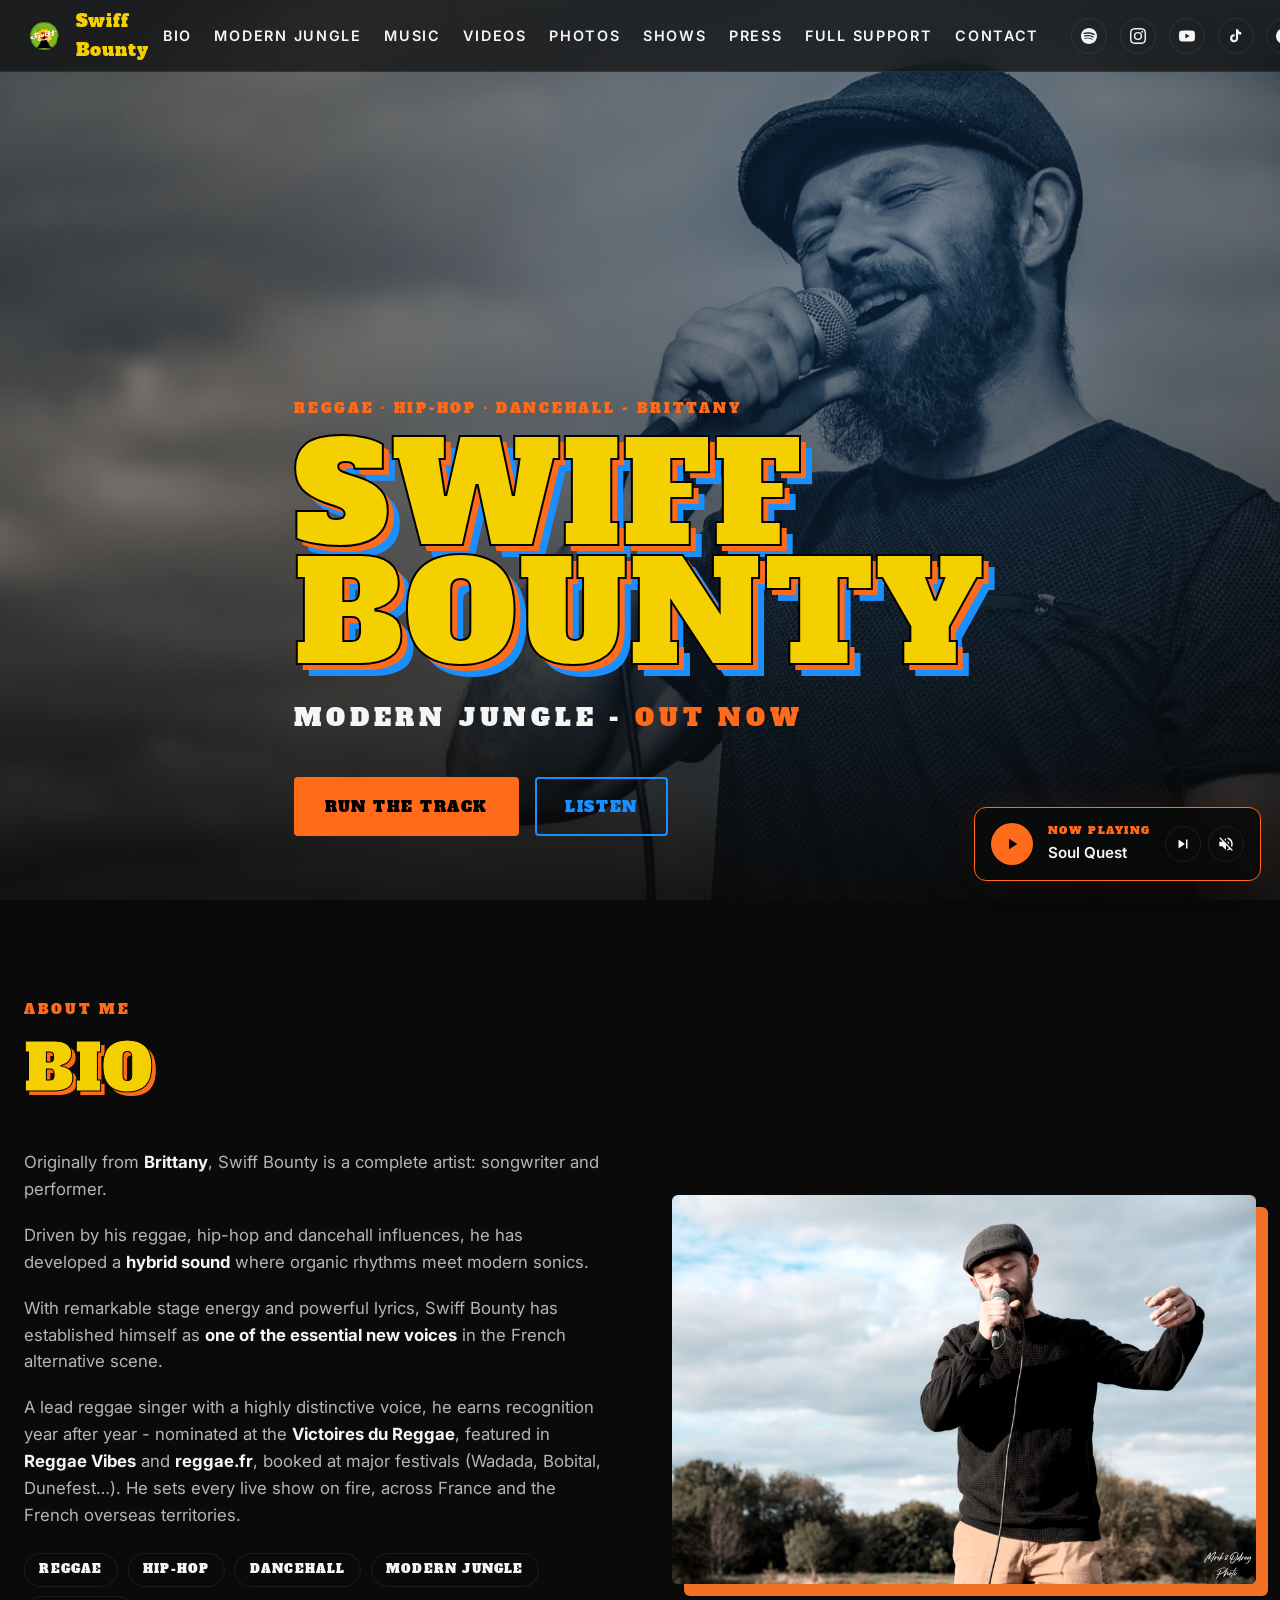
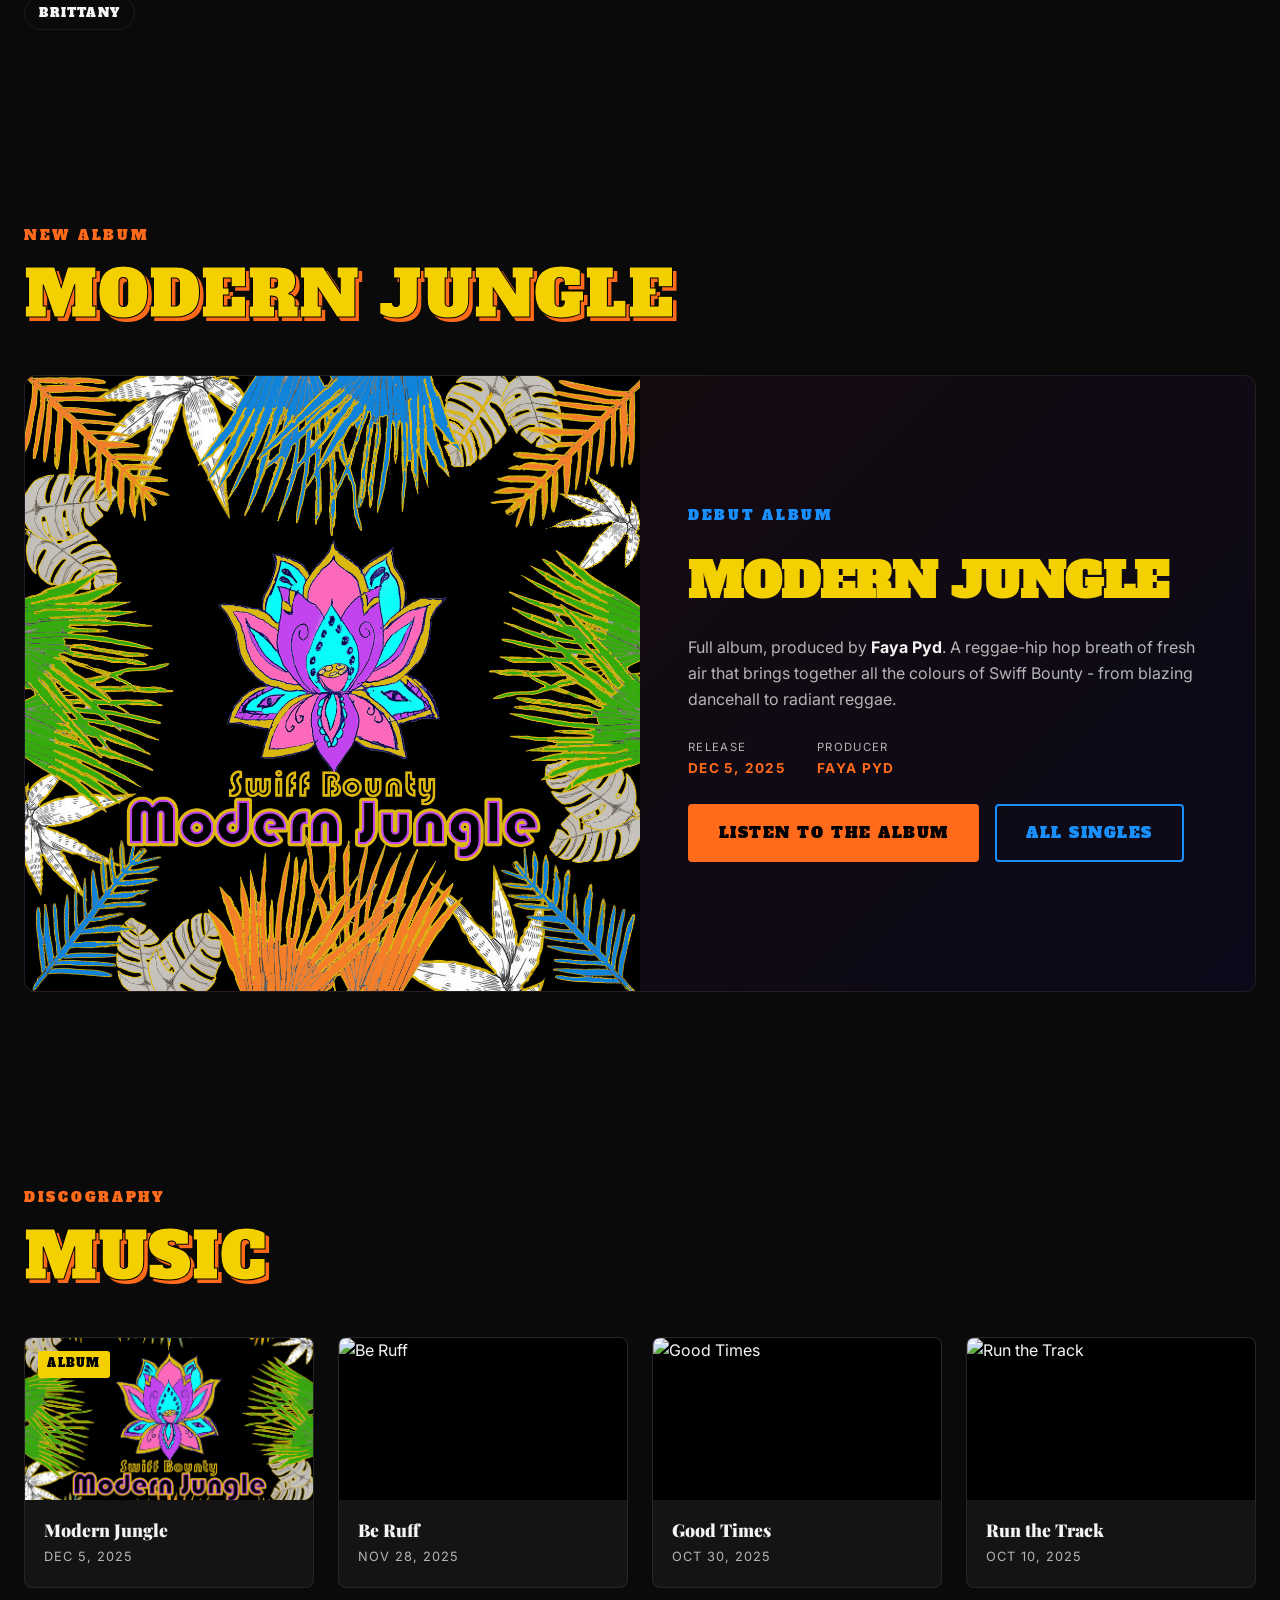
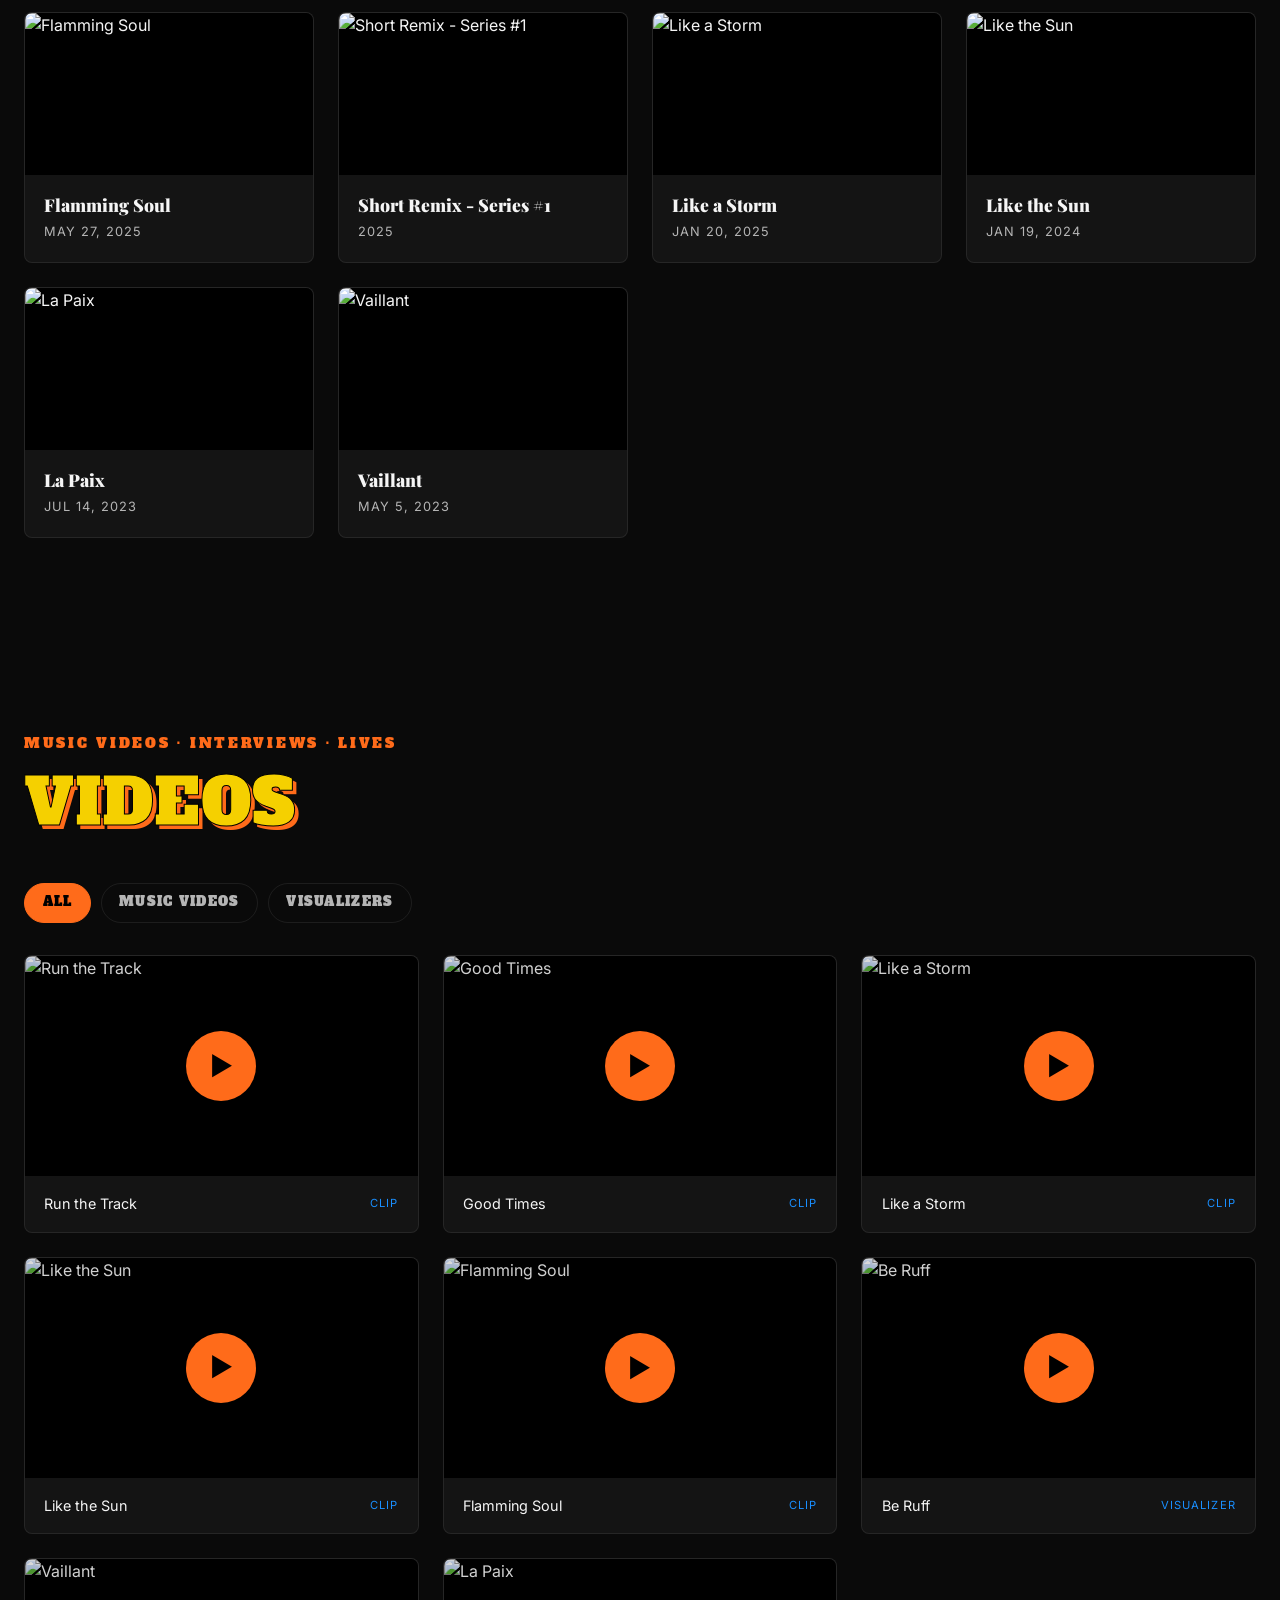
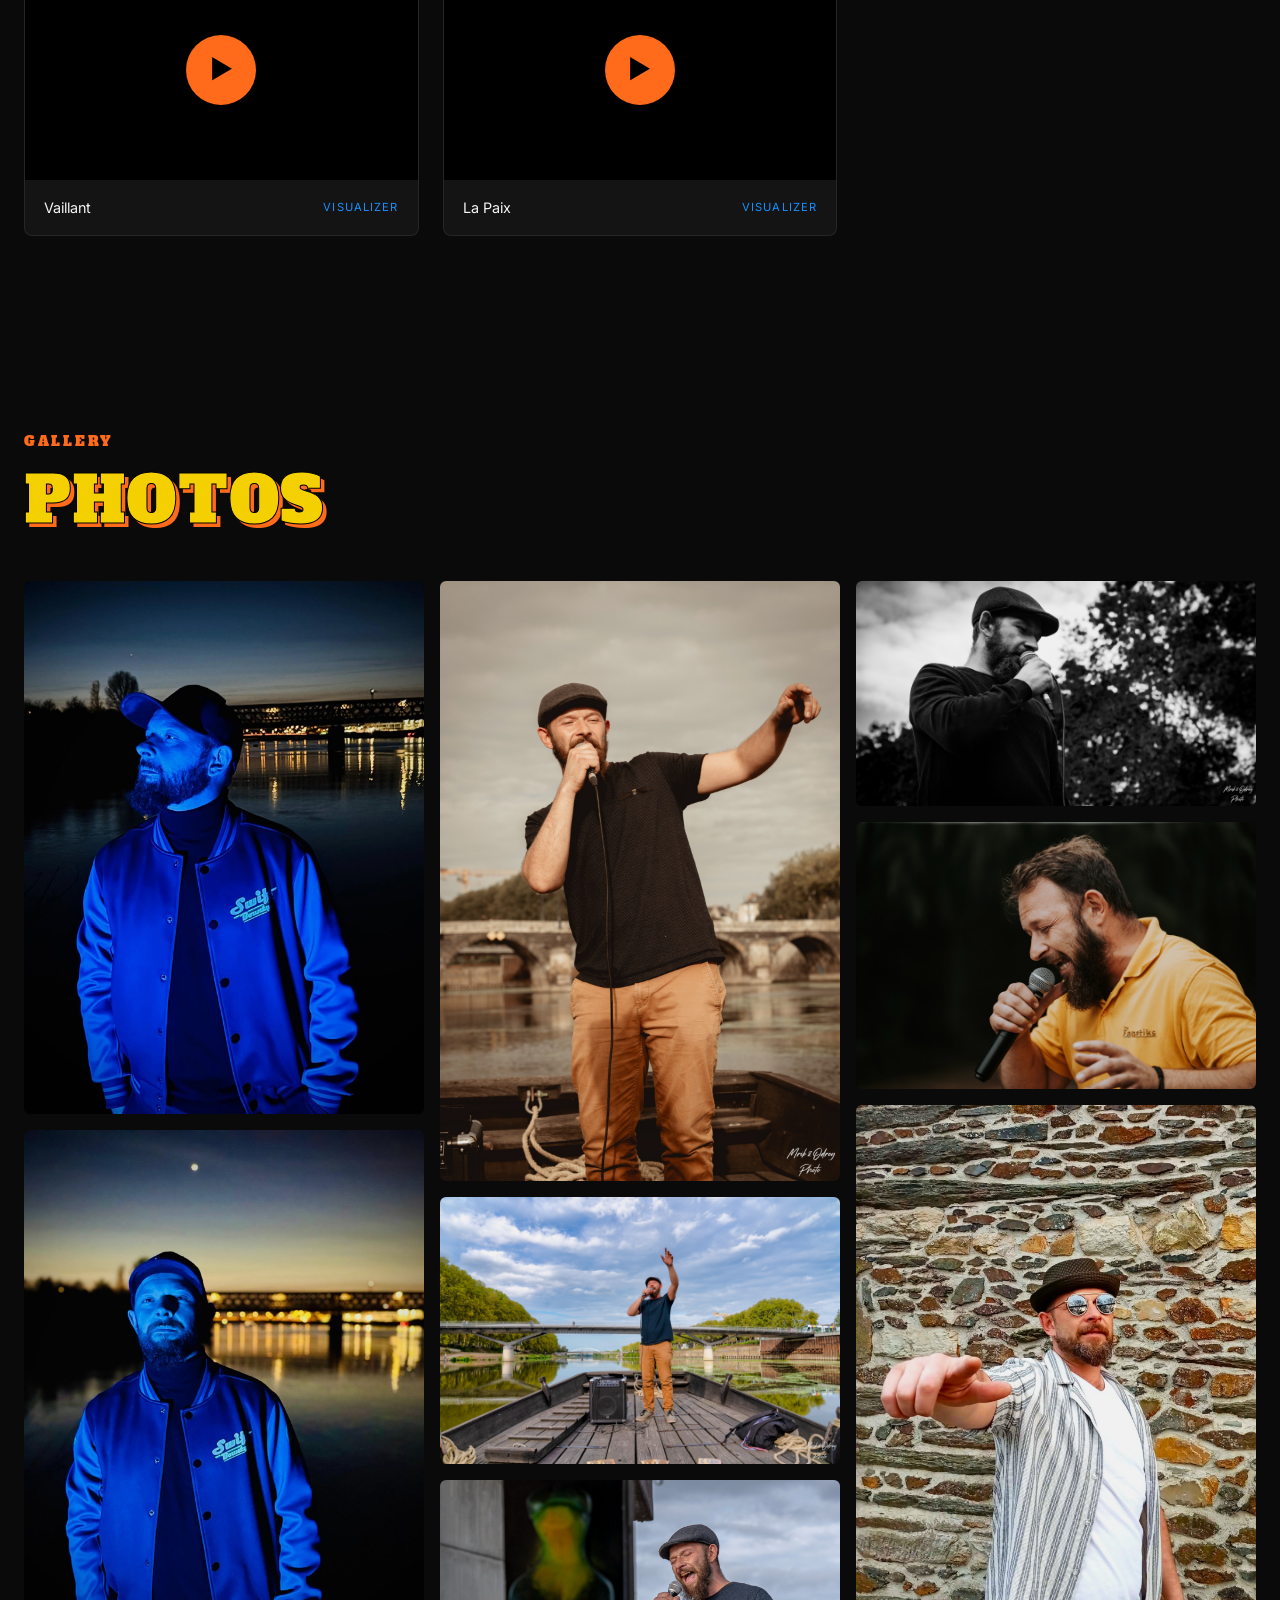
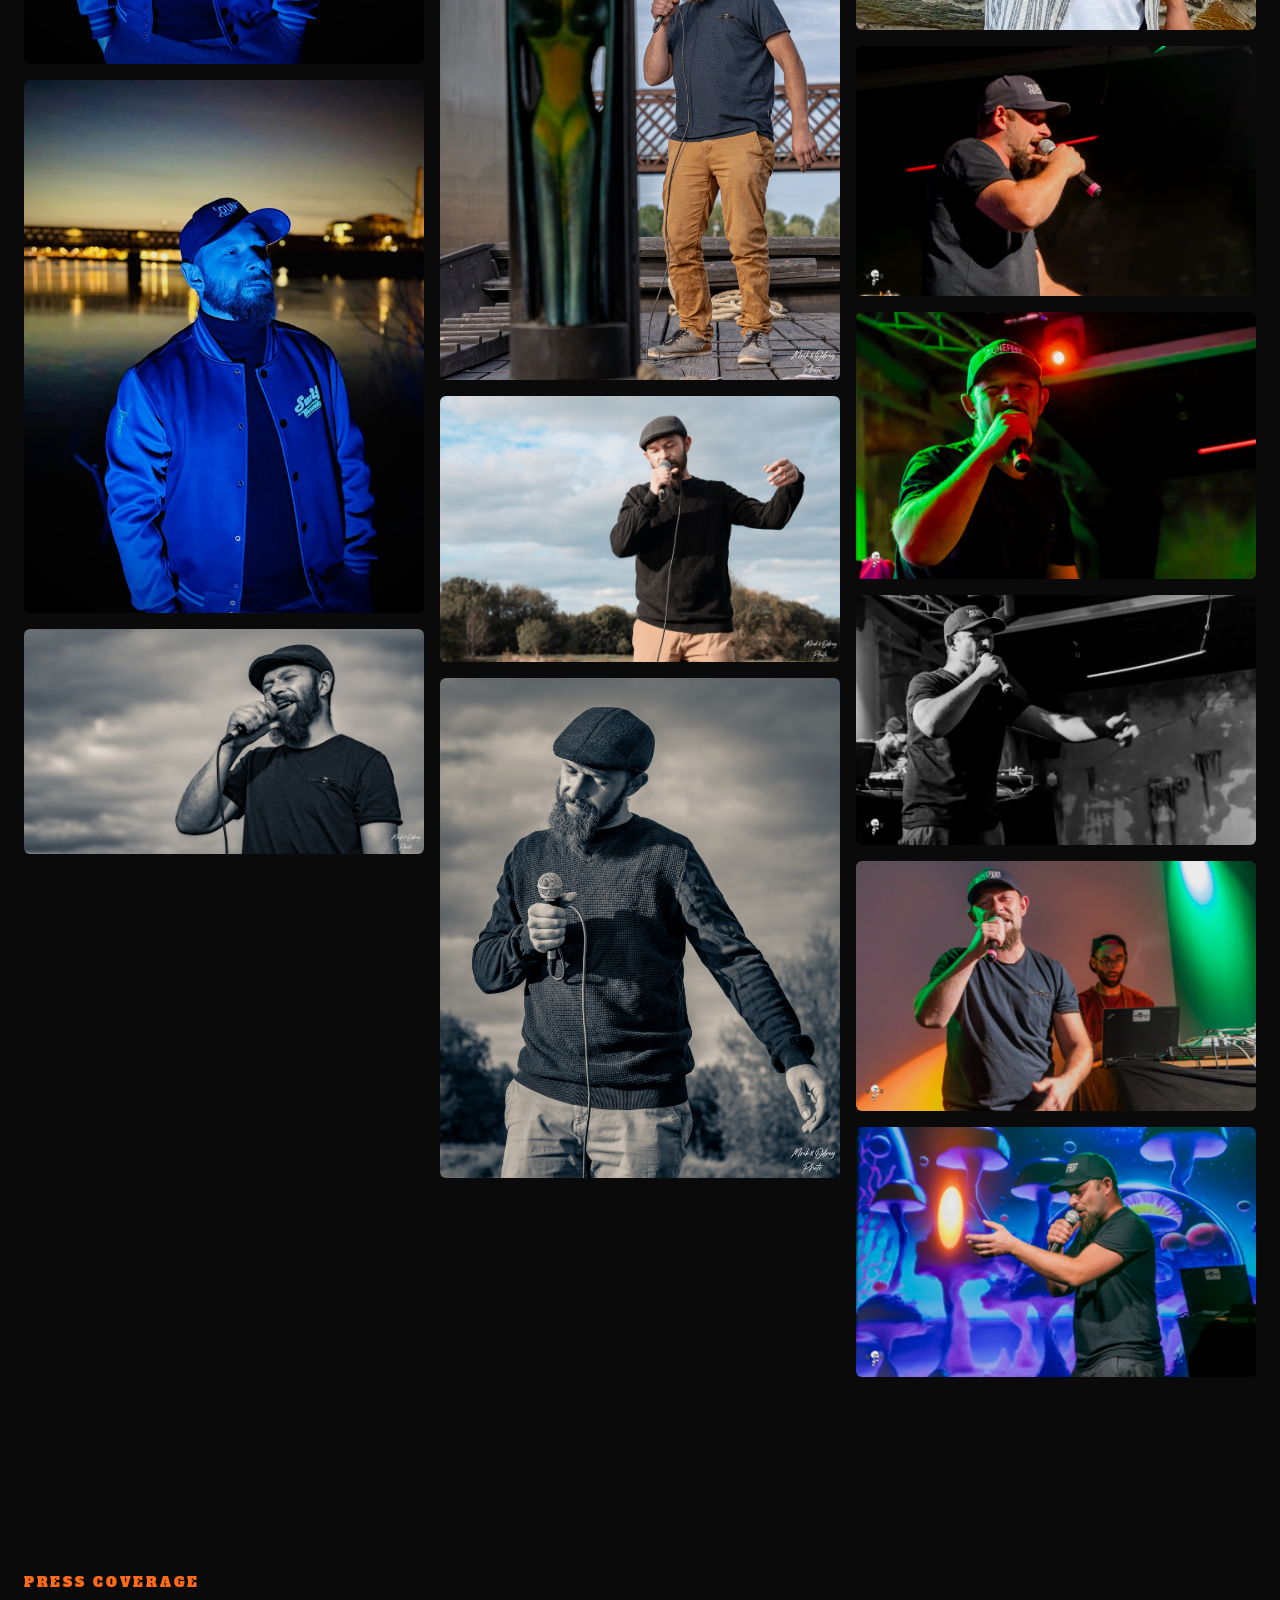
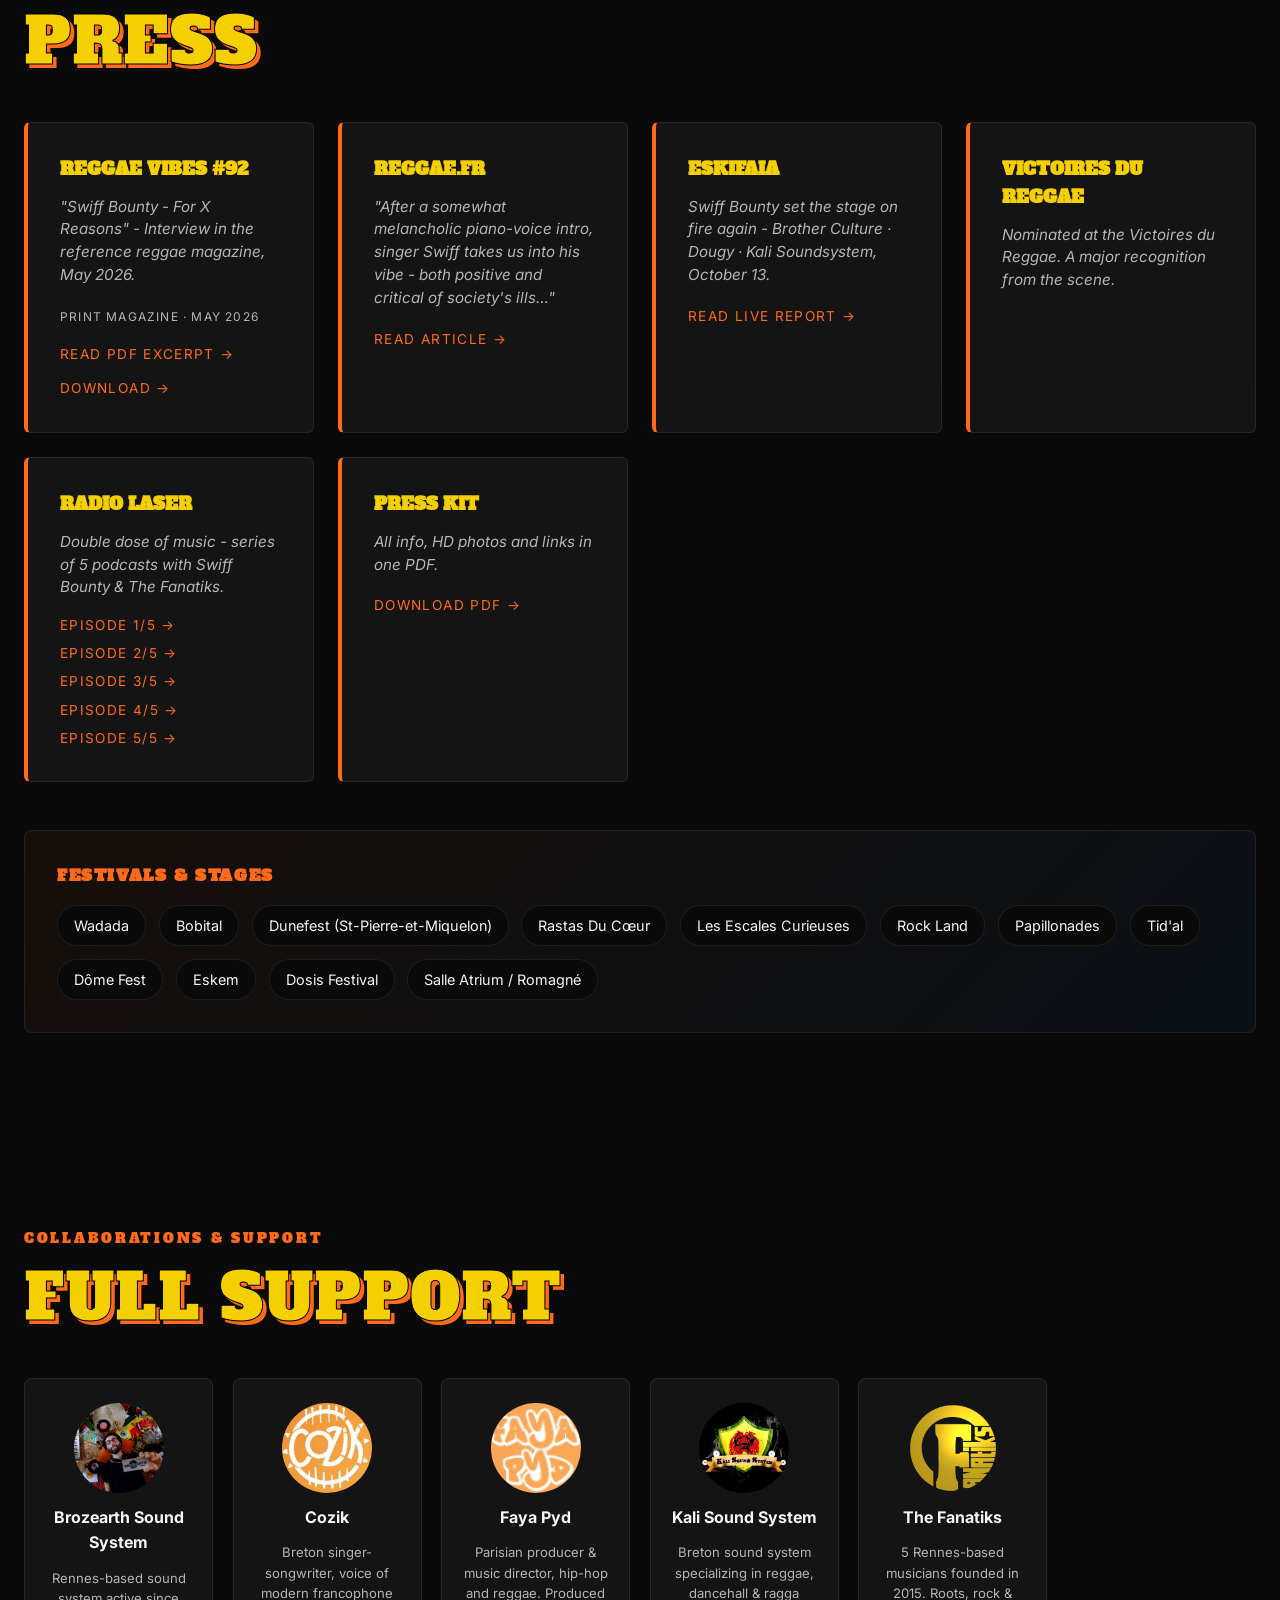
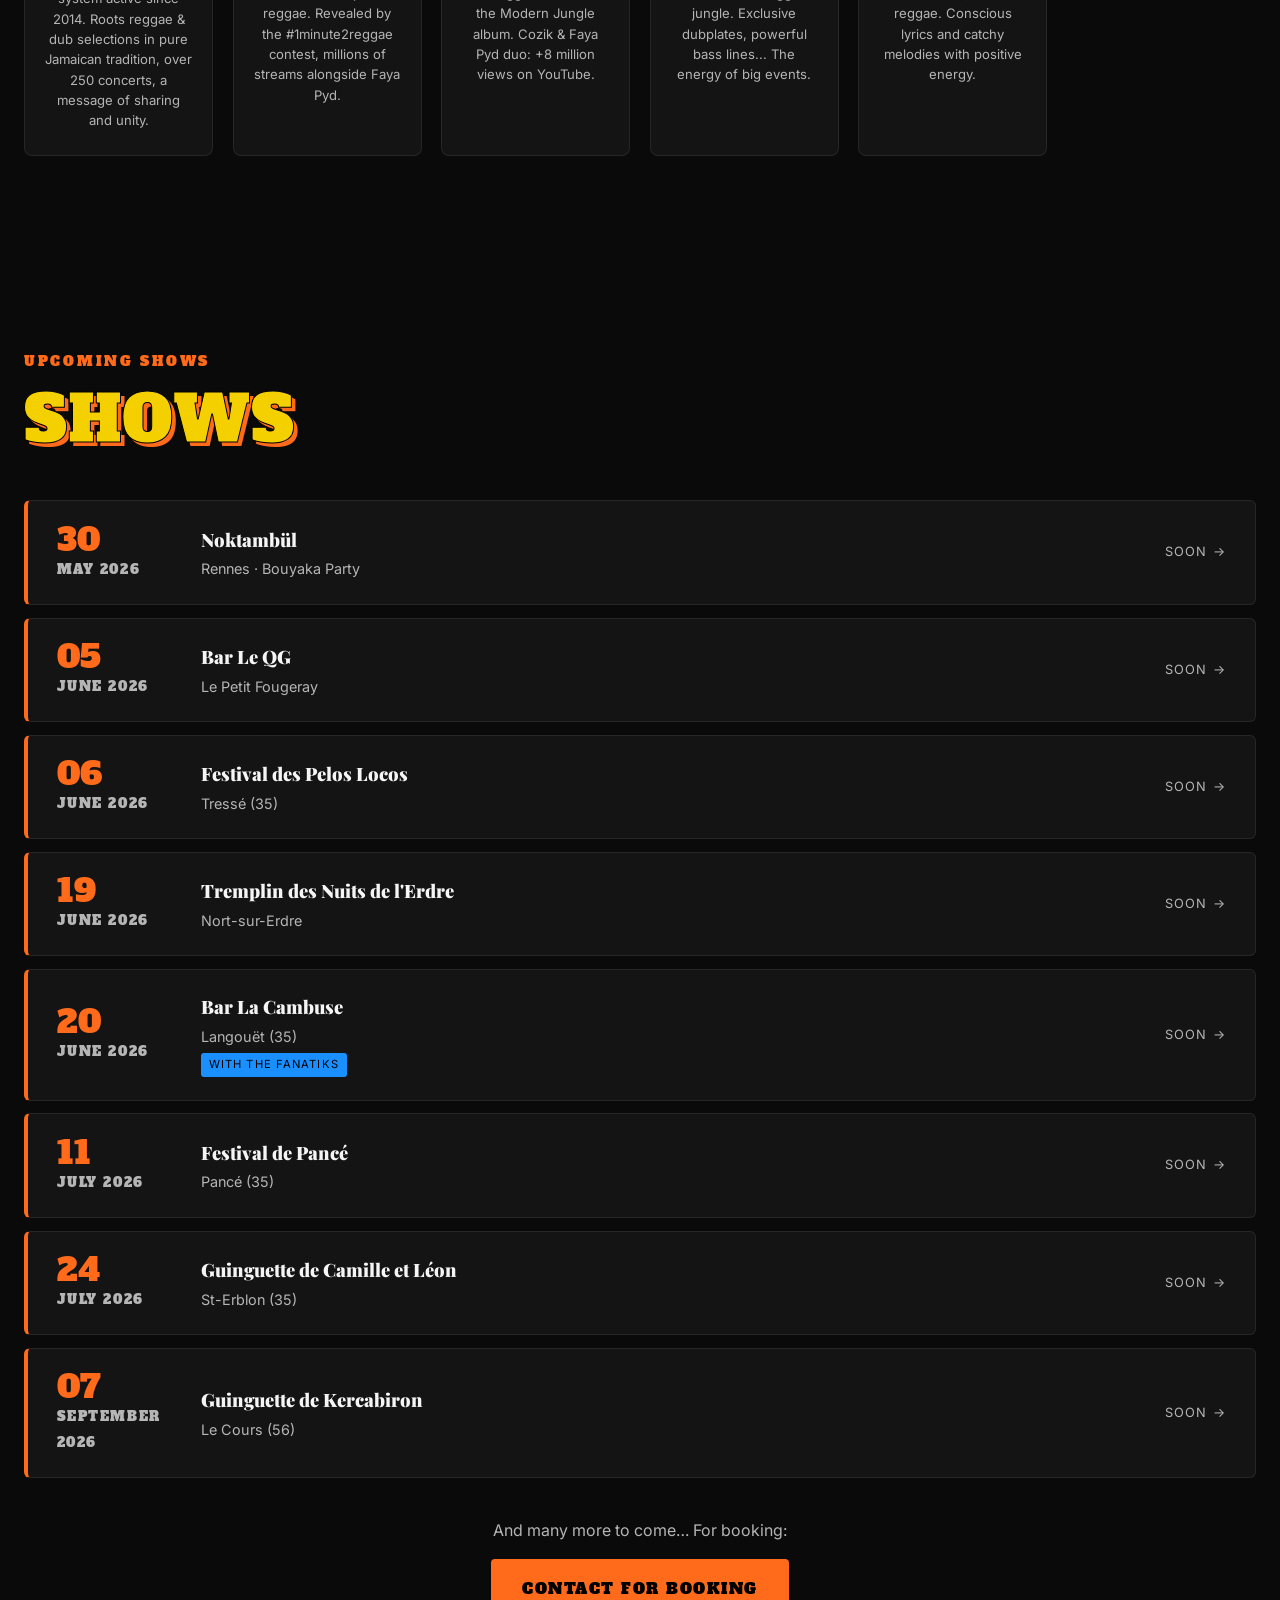
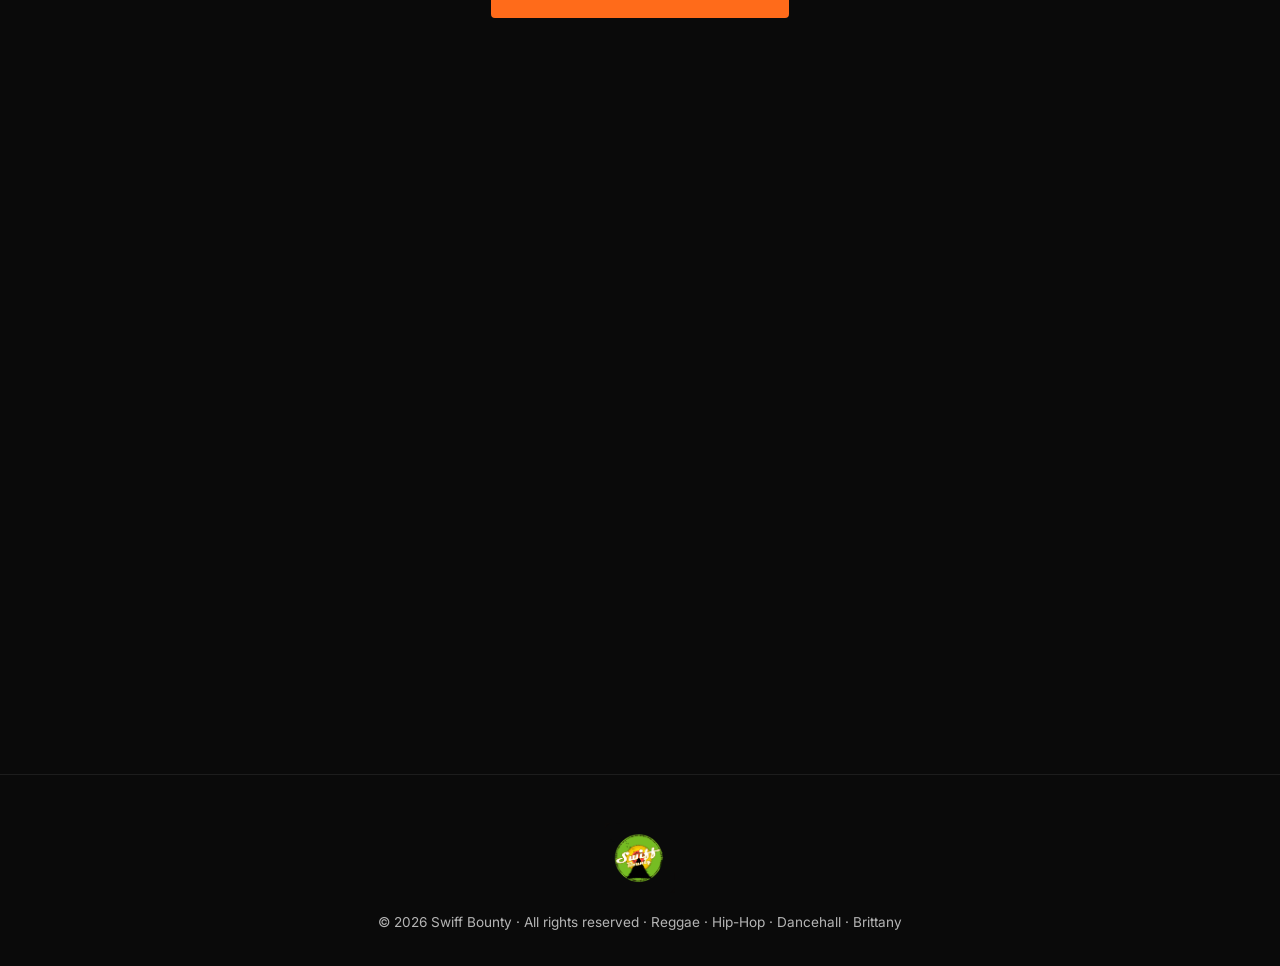
==== commit 7bd777f2: "feat: add Linkaband link to nav and contact sections (FR + EN) Co-Authored-By: Claude Sonnet 4.6 <no" ====
--- a/docs/en/index.html
+++ b/docs/en/index.html
@@ -51,6 +51,9 @@
       <a href="https://www.facebook.com/profile.php?id=1322274033" target="_blank" rel="noopener" aria-label="Facebook">
         <svg viewBox="0 0 24 24" fill="currentColor"><path d="M24 12a12 12 0 10-13.9 11.9v-8.4H7.1V12h3v-2.6c0-3 1.8-4.7 4.5-4.7 1.3 0 2.7.2 2.7.2v3h-1.5c-1.5 0-2 .9-2 1.9V12h3.3l-.5 3.5h-2.8v8.4A12 12 0 0024 12z"/></svg>
       </a>
+      <a href="https://linkaband.com/swiff-bounty" target="_blank" rel="noopener" aria-label="Linkaband">
+        <svg viewBox="0 0 24 24" fill="currentColor"><path d="M3.9 12c0-1.71 1.39-3.1 3.1-3.1h4V7H7c-2.76 0-5 2.24-5 5s2.24 5 5 5h4v-1.9H7c-1.71 0-3.1-1.39-3.1-3.1zM8 13h8v-2H8v2zm9-6h-4v1.9h4c1.71 0 3.1 1.39 3.1 3.1s-1.39 3.1-3.1 3.1h-4V17h4c2.76 0 5-2.24 5-5s-2.24-5-5-5z"/></svg>
+      </a>
     </div>
     <div class="nav-lang">
       <a href="../">FR</a>
@@ -311,6 +314,10 @@
           <svg viewBox="0 0 24 24" fill="currentColor"><path d="M24 12a12 12 0 10-13.9 11.9v-8.4H7.1V12h3v-2.6c0-3 1.8-4.7 4.5-4.7 1.3 0 2.7.2 2.7.2v3h-1.5c-1.5 0-2 .9-2 1.9V12h3.3l-.5 3.5h-2.8v8.4A12 12 0 0024 12z"/></svg>
           <strong>Facebook</strong>
         </a>
+        <a href="https://linkaband.com/swiff-bounty" target="_blank" rel="noopener">
+          <svg viewBox="0 0 24 24" fill="currentColor"><path d="M3.9 12c0-1.71 1.39-3.1 3.1-3.1h4V7H7c-2.76 0-5 2.24-5 5s2.24 5 5 5h4v-1.9H7c-1.71 0-3.1-1.39-3.1-3.1zM8 13h8v-2H8v2zm9-6h-4v1.9h4c1.71 0 3.1 1.39 3.1 3.1s-1.39 3.1-3.1 3.1h-4V17h4c2.76 0 5-2.24 5-5s-2.24-5-5-5z"/></svg>
+          <strong>Linkaband</strong>
+        </a>
       </div>
     </div>
   </div>
--- a/docs/assets/css/main.css
+++ b/docs/assets/css/main.css
@@ -98,7 +98,7 @@
   color: var(--yellow);
   letter-spacing: 0.05em;
 }
-.nav-links { display: flex; gap: 1.4rem; align-items: center; margin: 0 2rem; }
+.nav-links { display: flex; gap: 1.4rem; align-items: center; margin: 0 2rem 0 3.5rem; }
 .nav-links a {
   font-size: 0.9rem;
   text-transform: uppercase;
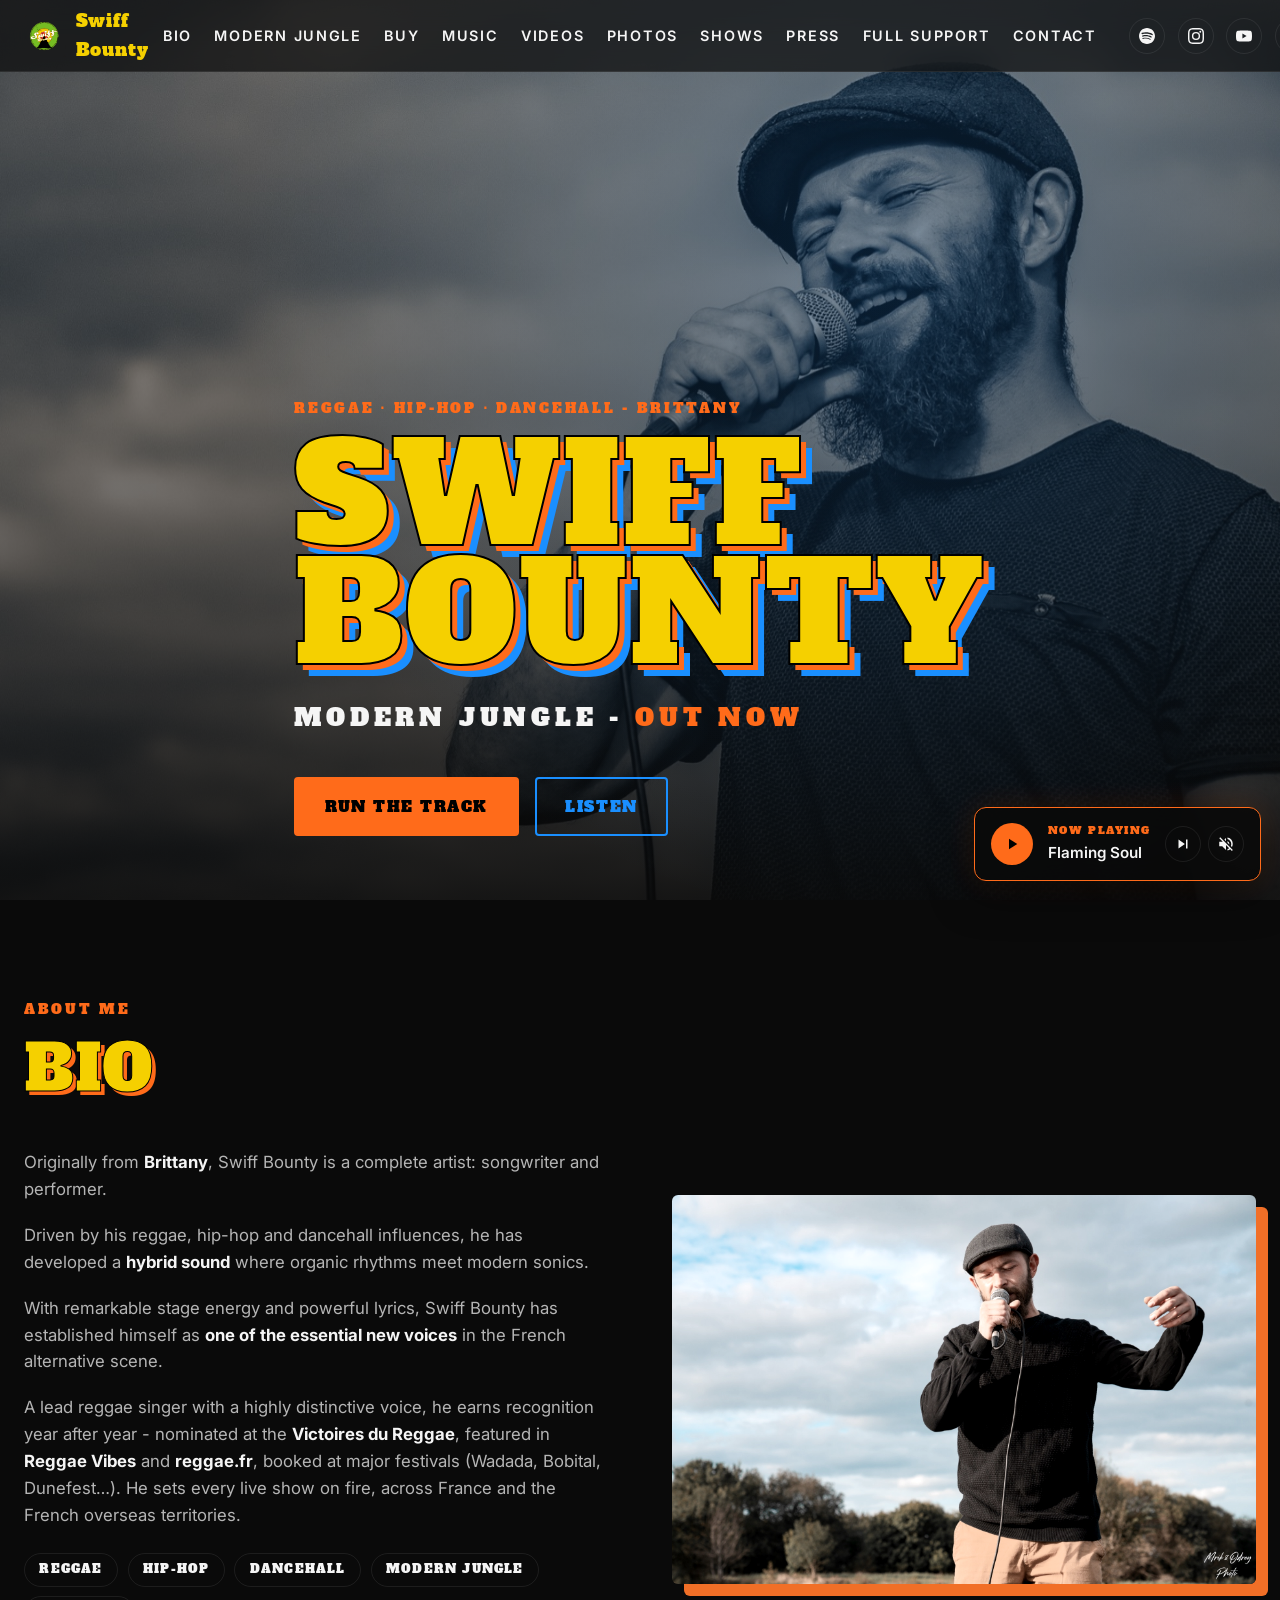
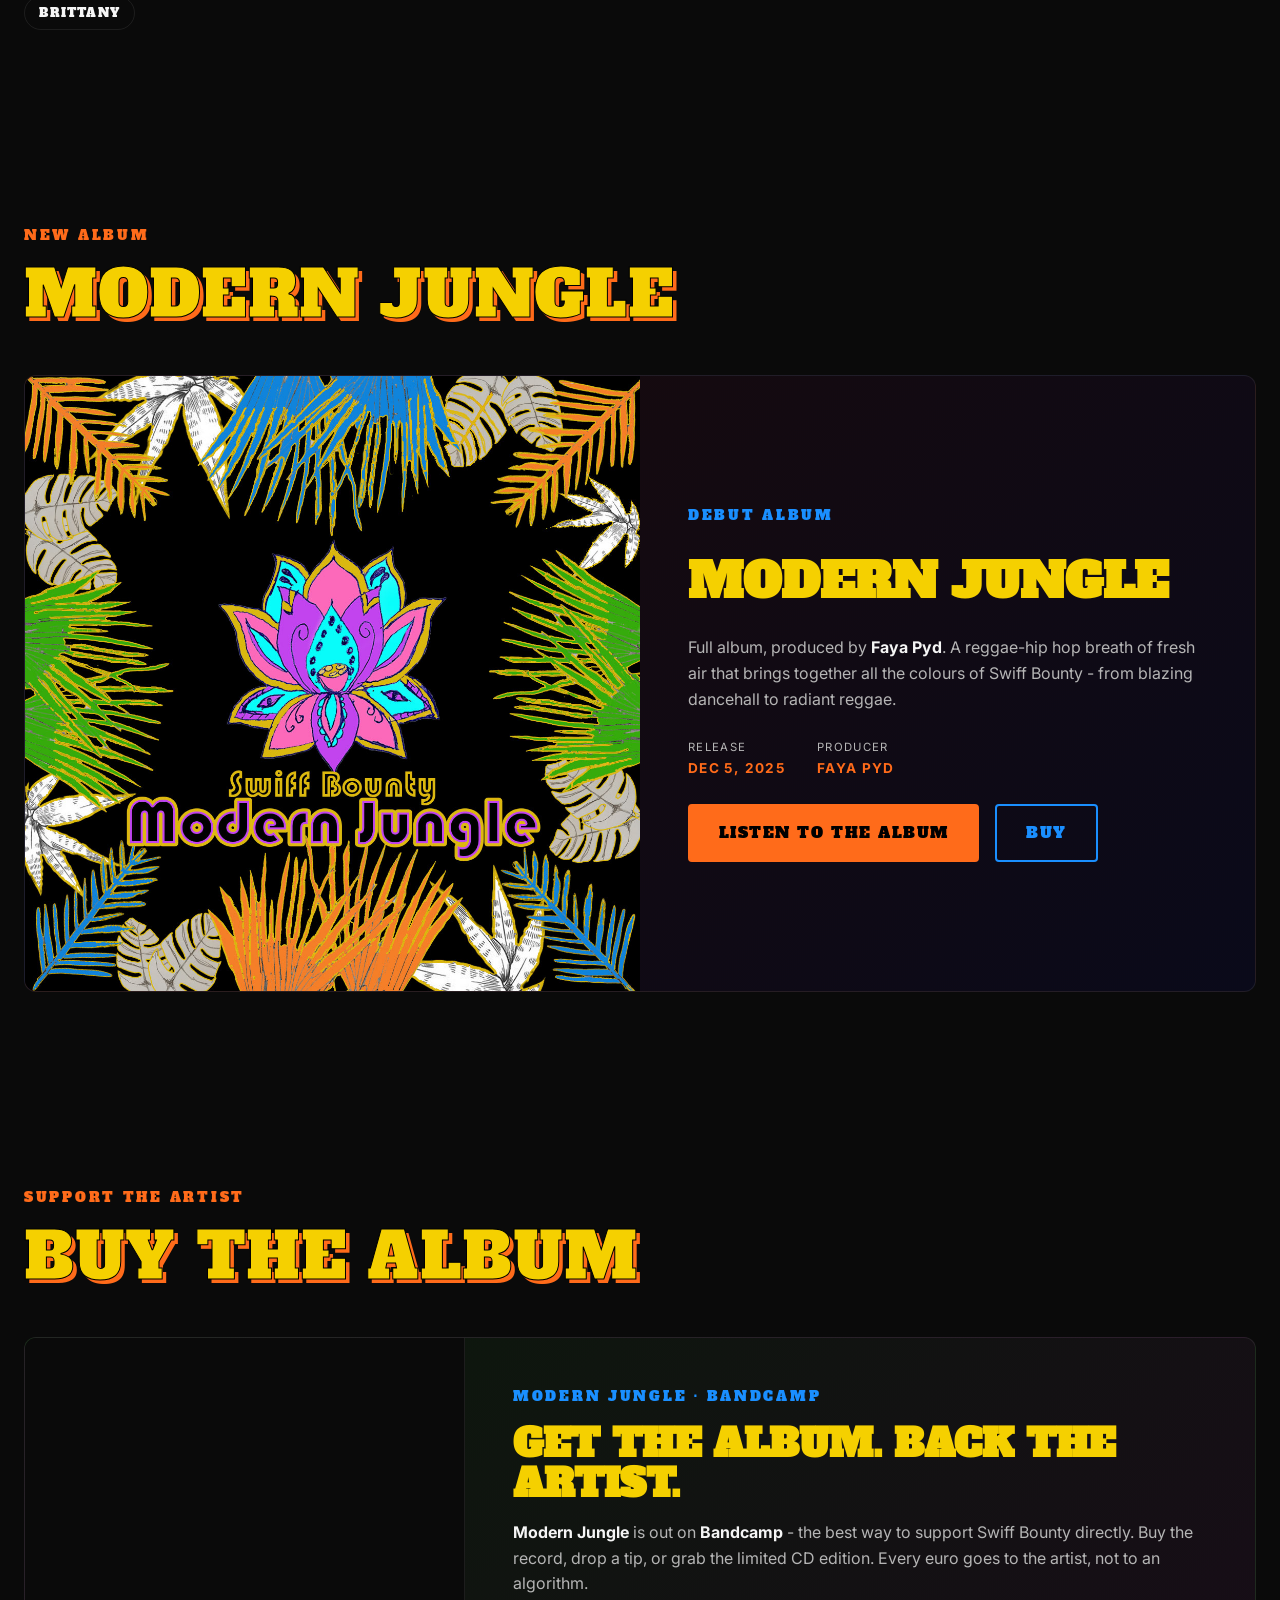
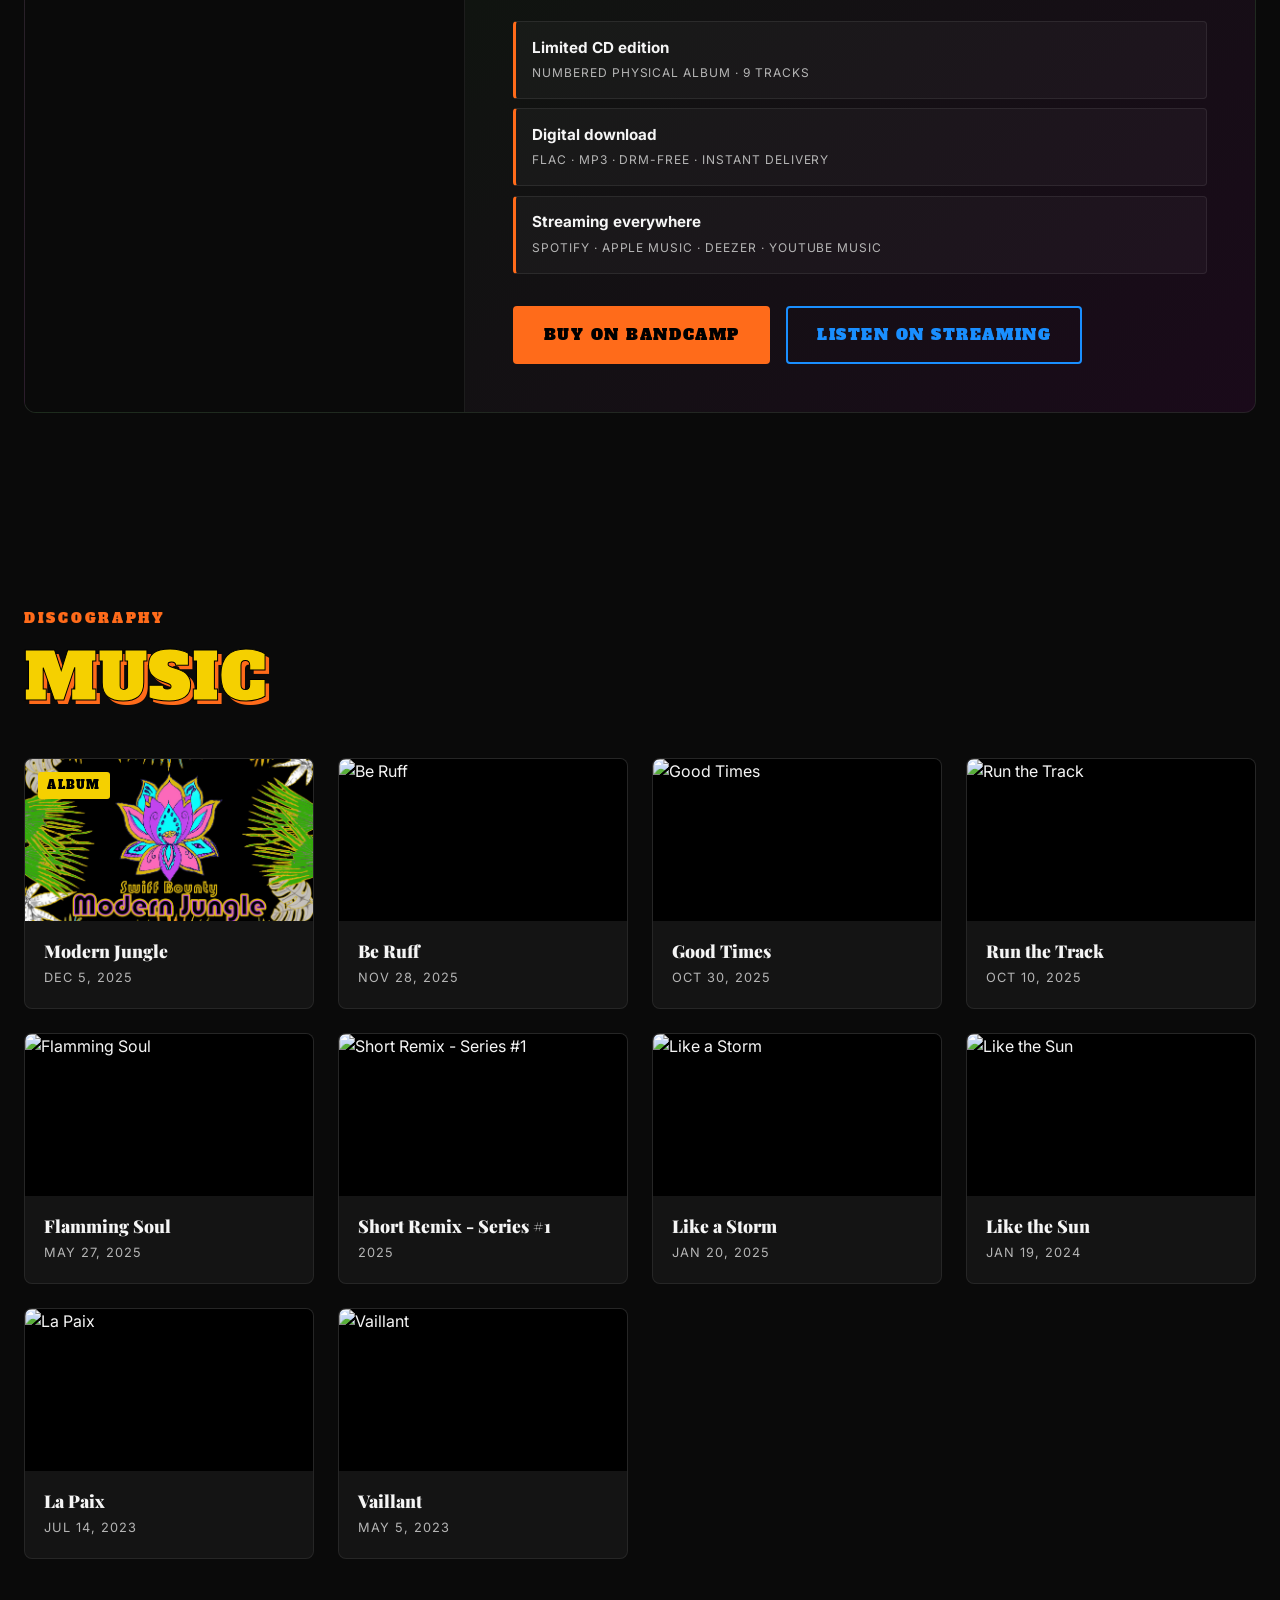
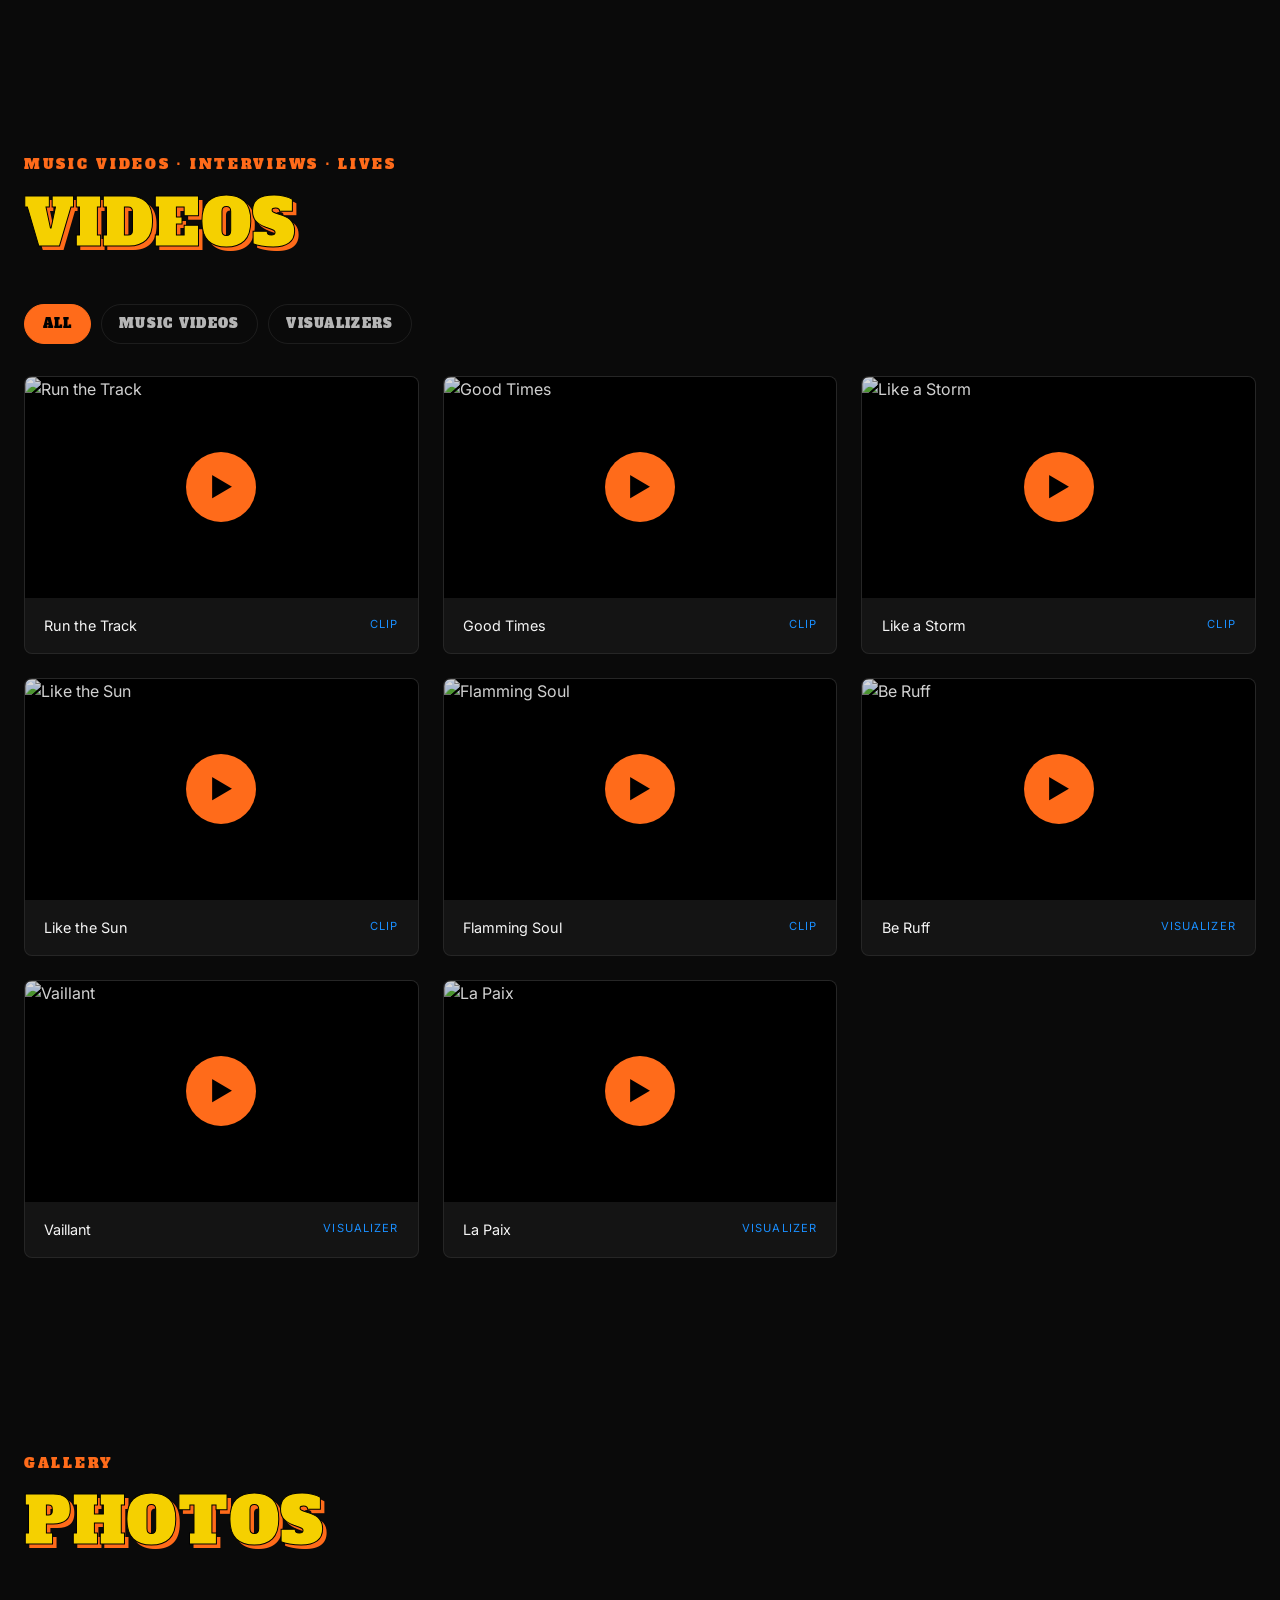
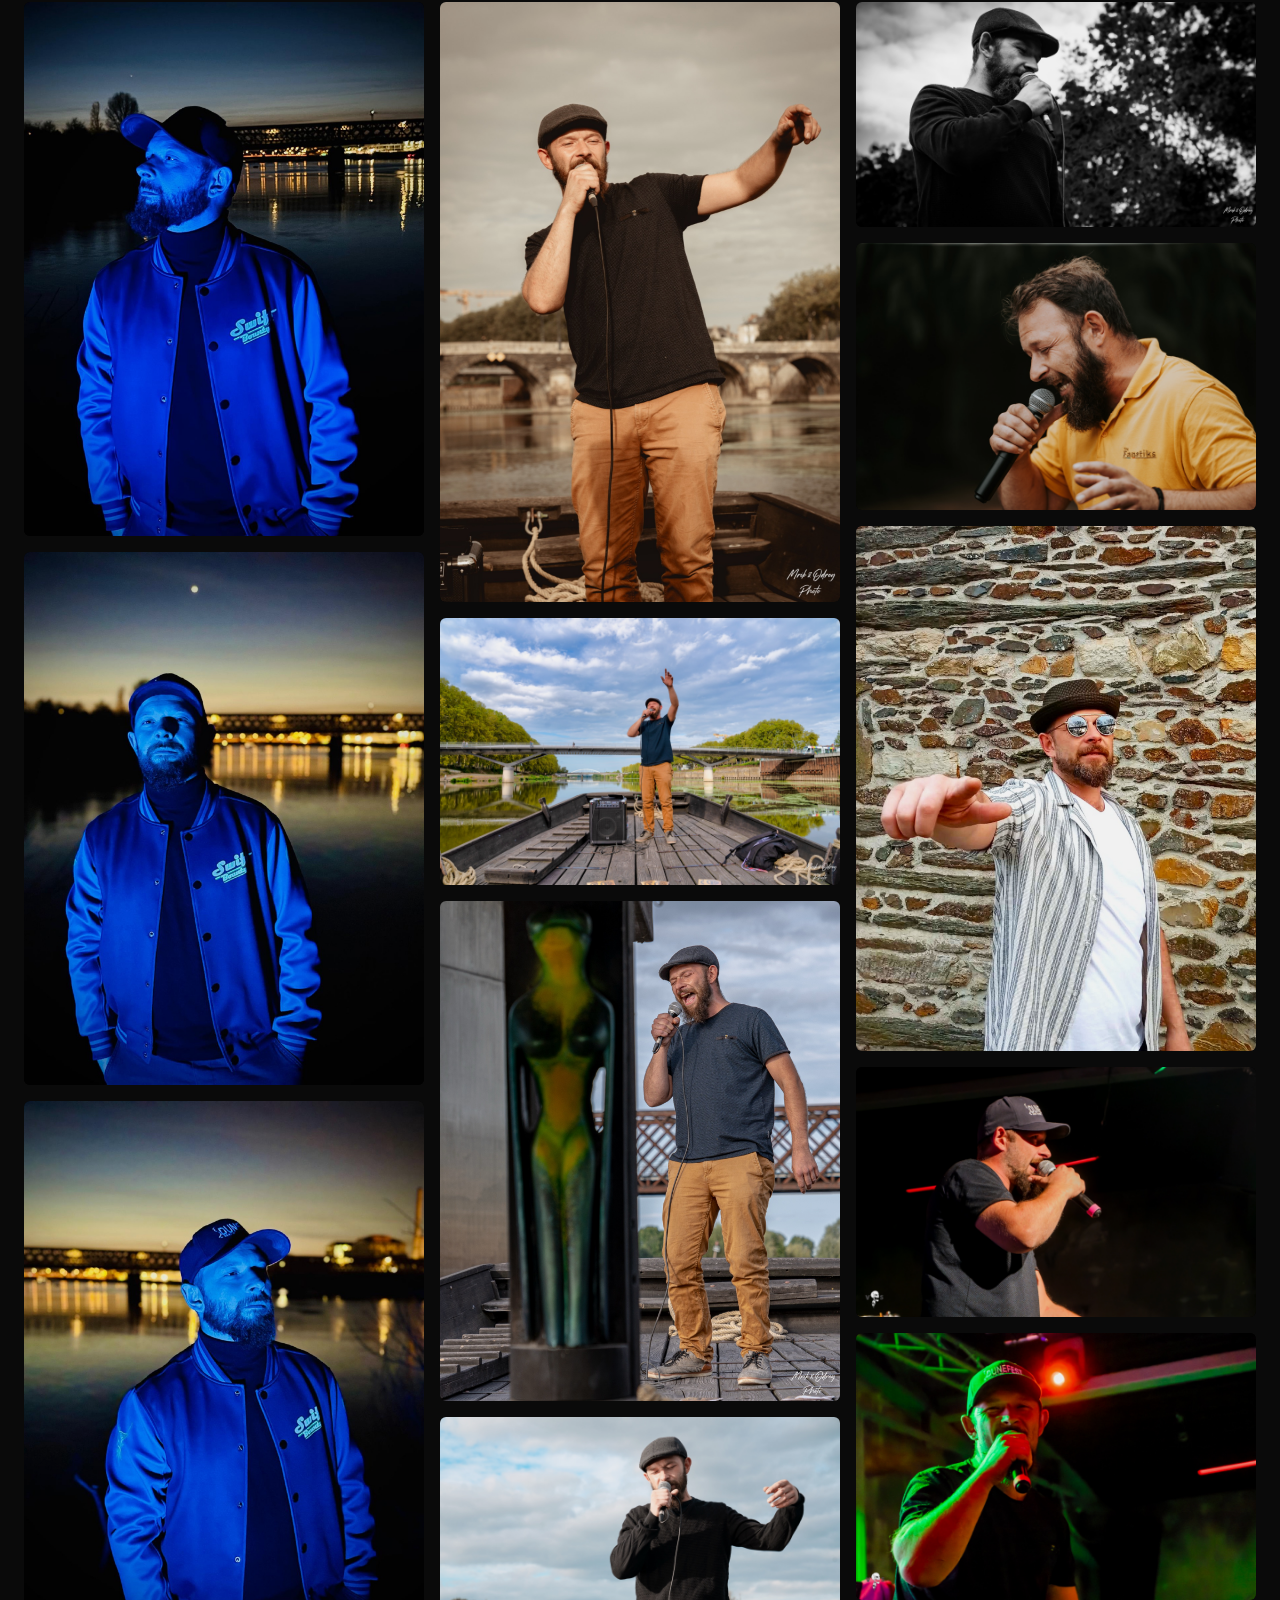
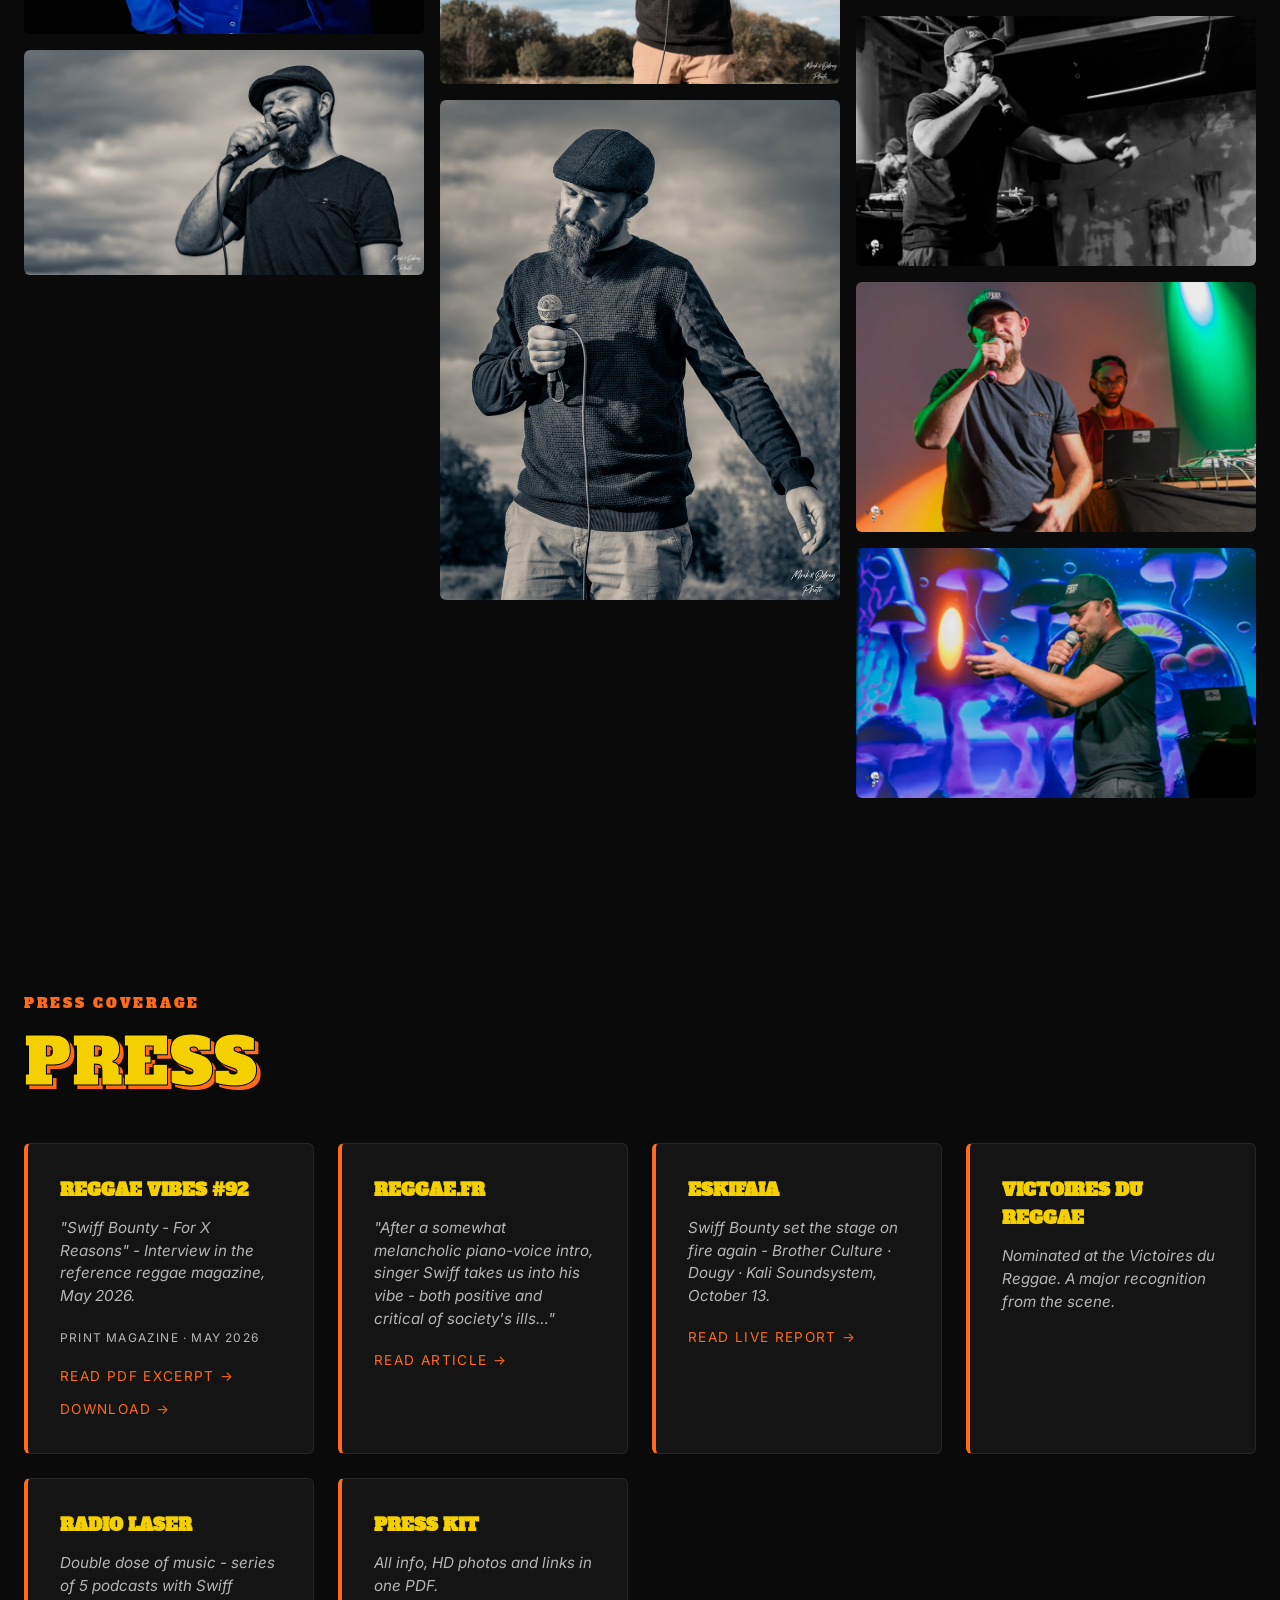
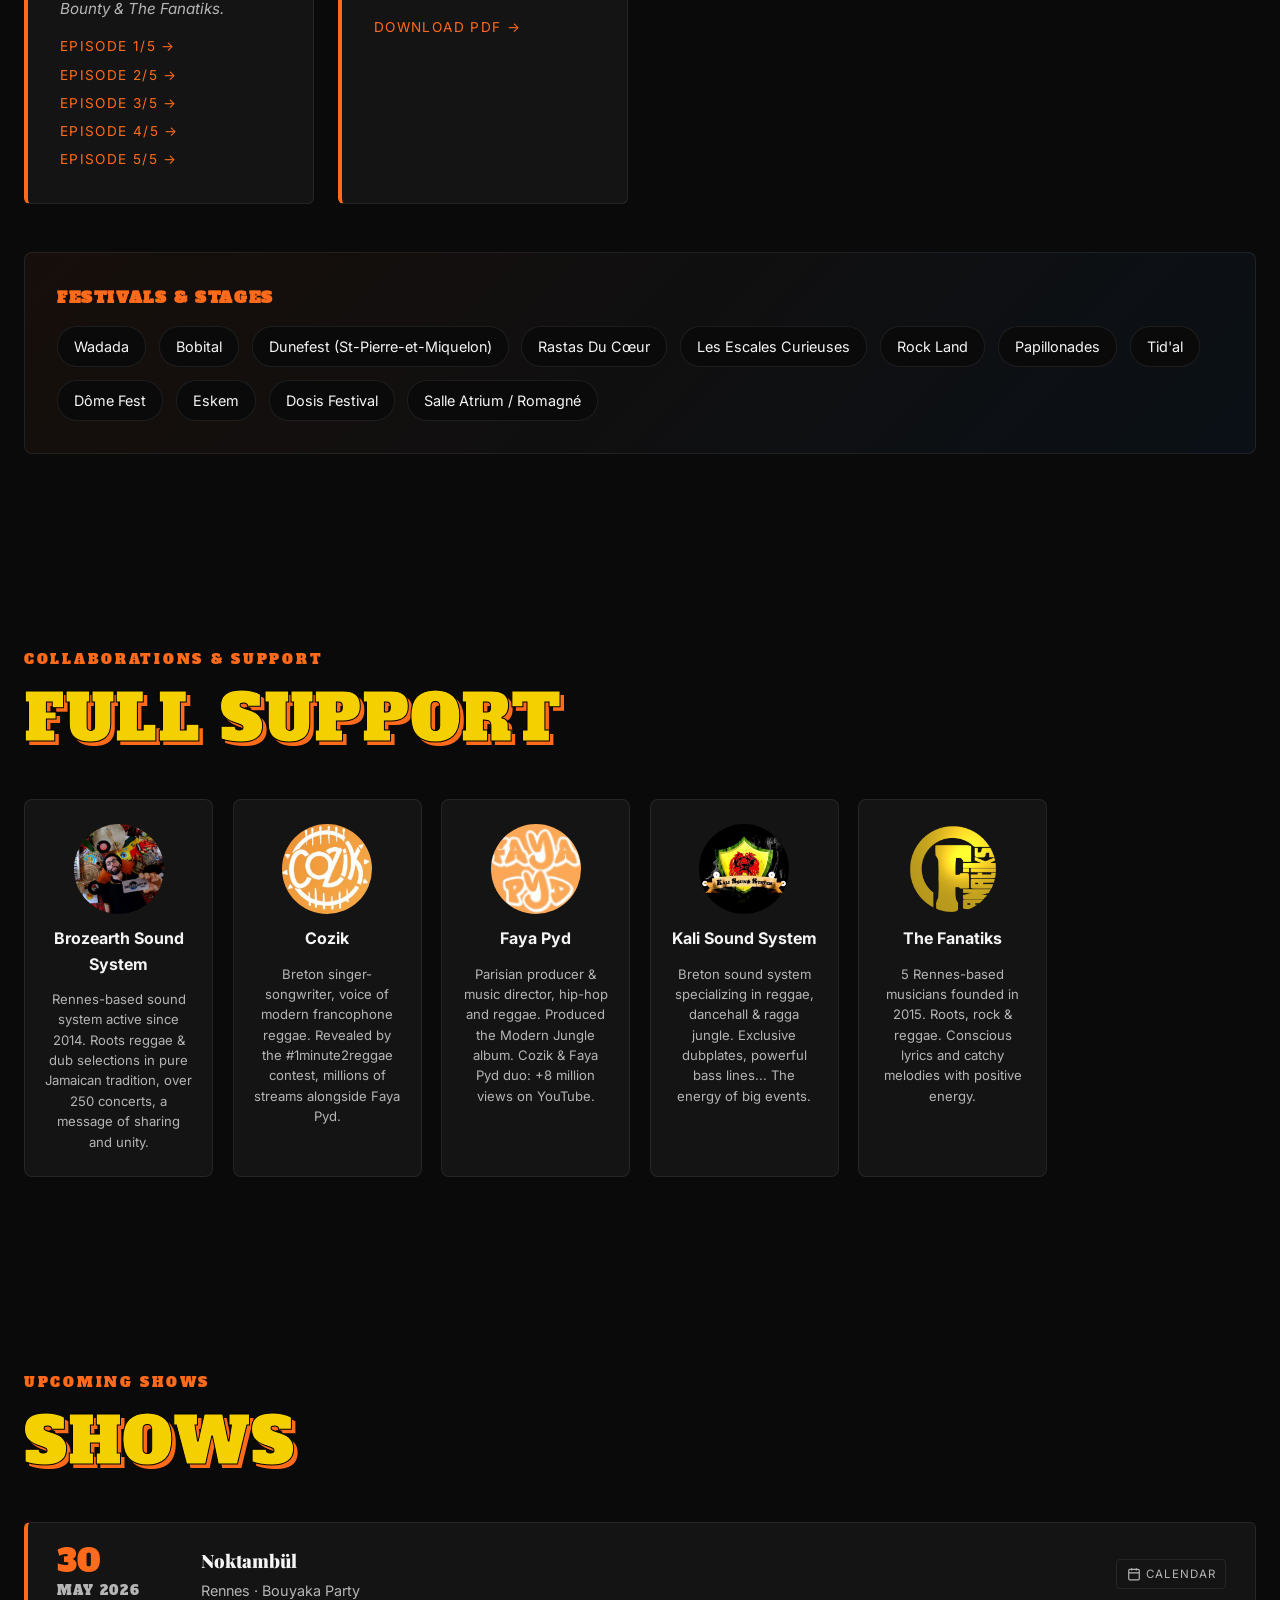
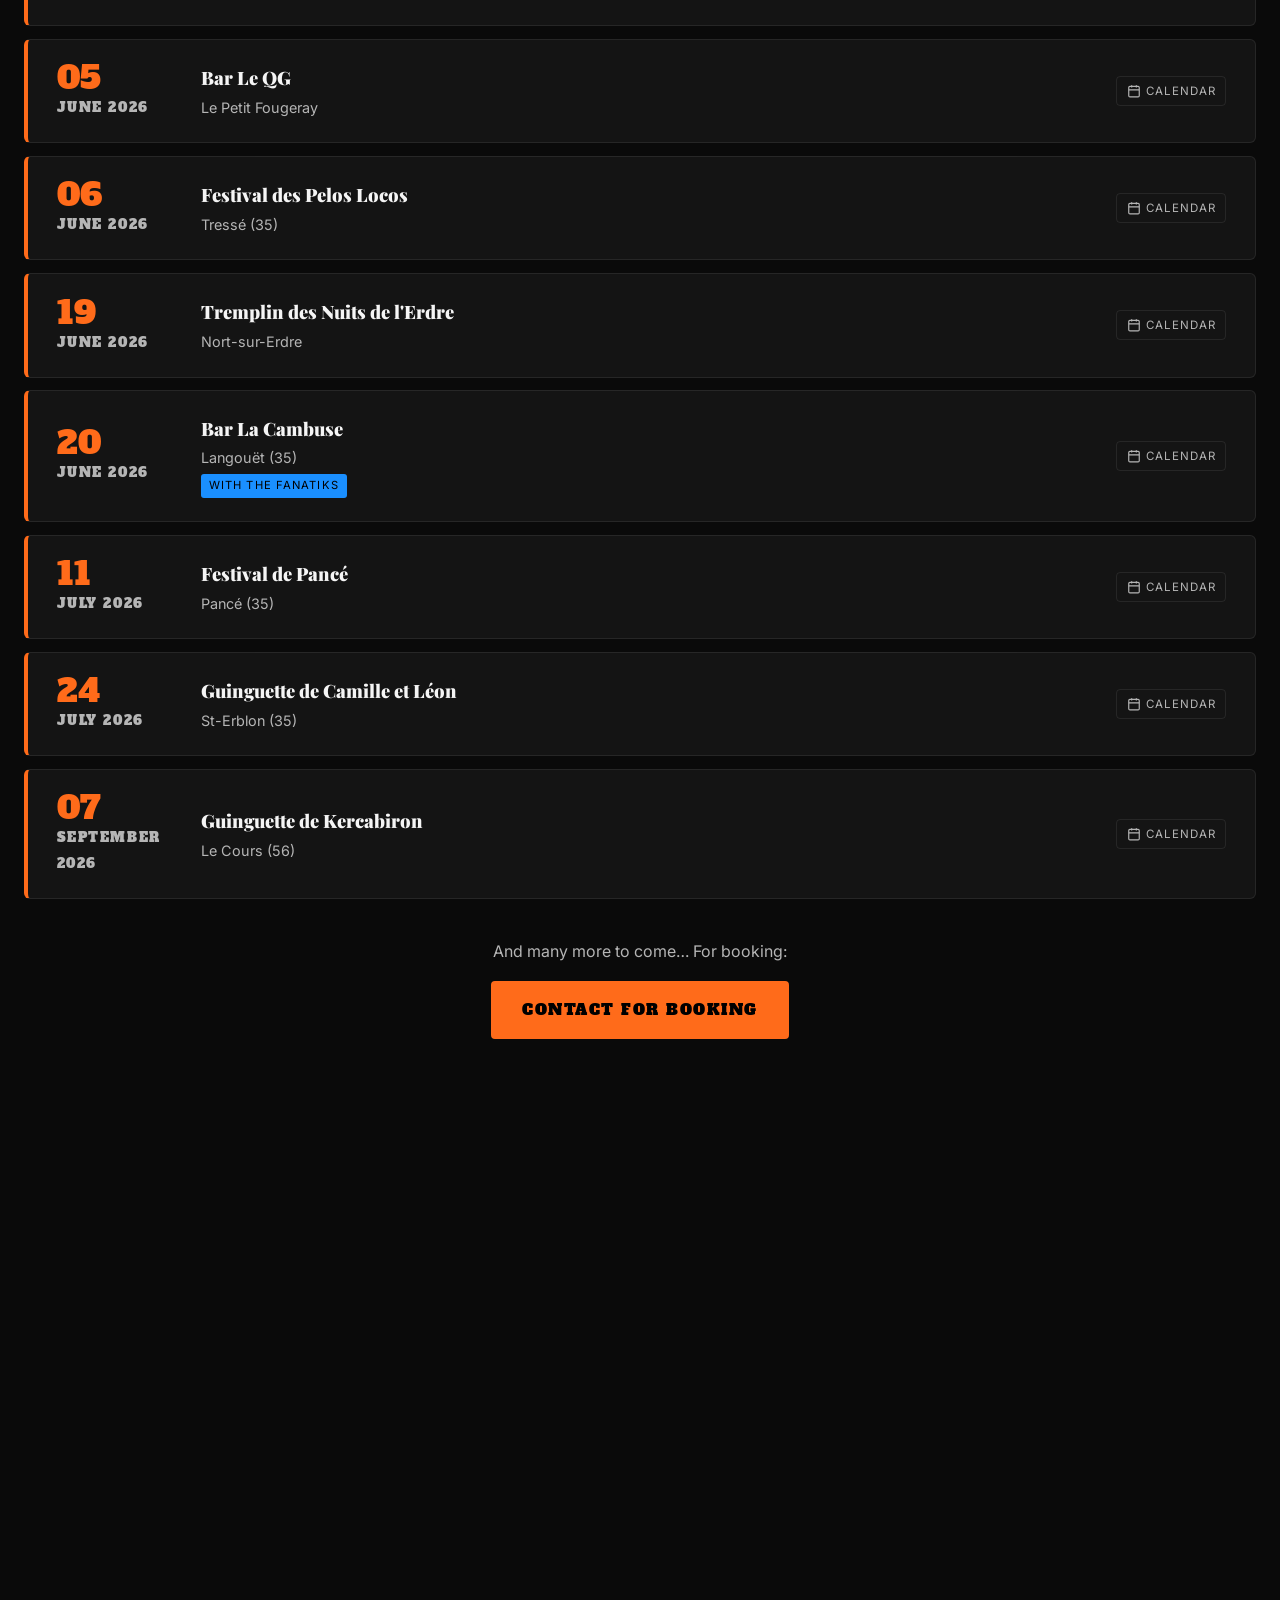
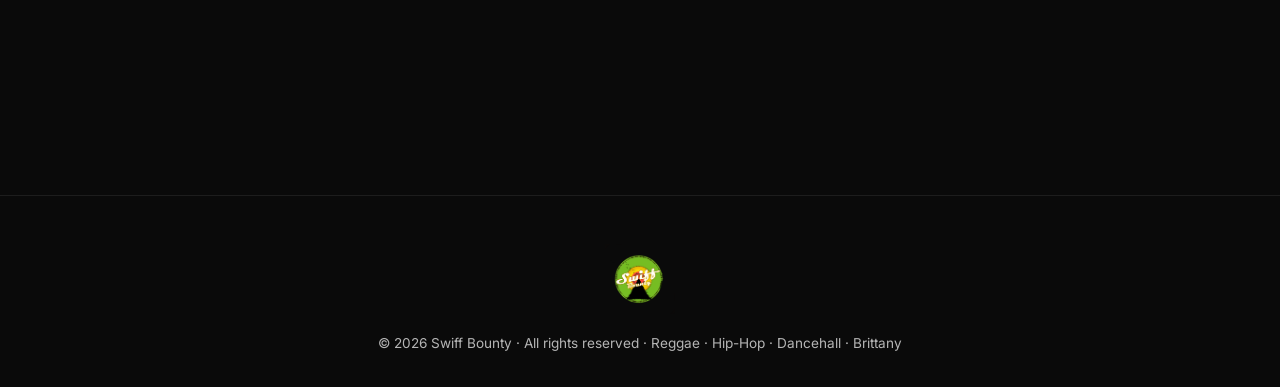
==== commit cdf37b5a: "feat(commerce): add Bandcamp embed and dedicated Buy section Embeds the Modern Jungle player from sw" ====
--- a/docs/en/index.html
+++ b/docs/en/index.html
@@ -27,6 +27,7 @@
     <div class="nav-links" id="navLinks">
       <a href="#bio">Bio</a>
       <a href="#album">Modern Jungle</a>
+      <a href="#acheter">Buy</a>
       <a href="#musique">Music</a>
       <a href="#videos">Videos</a>
       <a href="#photos">Photos</a>
@@ -125,7 +126,47 @@
         </div>
         <div class="hero-ctas">
           <a class="btn" href="https://wiseband.lnk.to/Swiff-Bounty-Modern-Jungle" target="_blank" rel="noopener">Listen to the album</a>
-          <a class="btn btn-ghost" href="#musique">All singles</a>
+          <a class="btn btn-ghost" href="#acheter">Buy</a>
+        </div>
+      </div>
+    </div>
+  </div>
+</section>
+
+<!-- ========== BUY / BANDCAMP ========== -->
+<section id="acheter">
+  <div class="container">
+    <div class="section-head reveal">
+      <span class="eyebrow">Support the artist</span>
+      <h2>Buy the album</h2>
+    </div>
+    <div class="buy-feature reveal">
+      <div class="buy-feature-embed">
+        <iframe style="border: 0; width: 100%; height: 470px;" src="https://bandcamp.com/EmbeddedPlayer/album=843587477/size=large/bgcol=181a1f/linkcol=ff6b1a/tracklist=true/transparent=true/" seamless title="Modern Jungle - Swiff Bounty on Bandcamp">
+          <a href="https://swiffbounty.bandcamp.com/album/modern-jungle">Modern Jungle by Swiff Bounty</a>
+        </iframe>
+      </div>
+      <div class="buy-feature-info">
+        <span class="eyebrow">Modern Jungle · Bandcamp</span>
+        <h3>Get the album. Back the artist.</h3>
+        <p><strong>Modern Jungle</strong> is out on <strong>Bandcamp</strong> - the best way to support Swiff Bounty directly. Buy the record, drop a tip, or grab the limited CD edition. Every euro goes to the artist, not to an algorithm.</p>
+        <ul class="buy-formats">
+          <li>
+            <strong>Limited CD edition</strong>
+            <small>Numbered physical album · 9 tracks</small>
+          </li>
+          <li>
+            <strong>Digital download</strong>
+            <small>FLAC · MP3 · DRM-free · instant delivery</small>
+          </li>
+          <li>
+            <strong>Streaming everywhere</strong>
+            <small>Spotify · Apple Music · Deezer · YouTube Music</small>
+          </li>
+        </ul>
+        <div class="hero-ctas">
+          <a class="btn" href="https://swiffbounty.bandcamp.com/album/modern-jungle" target="_blank" rel="noopener">Buy on Bandcamp</a>
+          <a class="btn btn-ghost" href="https://wiseband.lnk.to/Swiff-Bounty-Modern-Jungle" target="_blank" rel="noopener">Listen on streaming</a>
         </div>
       </div>
     </div>
--- a/docs/assets/css/main.css
+++ b/docs/assets/css/main.css
@@ -302,6 +302,70 @@
 }
 .album-feature-meta strong { color: var(--orange); }
 
+/* ---- Buy / Bandcamp ---- */
+.buy-feature {
+  background: linear-gradient(135deg, #0a1a0a 0%, #1a0a1a 100%);
+  border: 1px solid var(--border);
+  border-radius: 12px;
+  overflow: hidden;
+  display: grid;
+  grid-template-columns: minmax(280px, 440px) 1fr;
+  gap: 0;
+}
+.buy-feature-embed {
+  background: #0a0a0a;
+  padding: 2.5rem;
+  display: flex;
+  align-items: center;
+  justify-content: center;
+  border-right: 1px solid var(--border);
+}
+.buy-feature-embed iframe {
+  border: 0;
+  width: 100%;
+  max-width: 360px;
+  height: 470px;
+  display: block;
+}
+.buy-feature-info {
+  padding: 3rem;
+  display: flex;
+  flex-direction: column;
+  justify-content: center;
+}
+.buy-feature-info .eyebrow { color: var(--blue); }
+.buy-feature-info h3 {
+  font-family: "Alfa Slab One", serif;
+  font-size: clamp(1.6rem, 3vw, 2.4rem);
+  color: var(--yellow);
+  text-transform: uppercase;
+  margin-bottom: 1rem;
+  line-height: 1.05;
+}
+.buy-feature-info p { margin-bottom: 1.5rem; }
+.buy-formats {
+  list-style: none;
+  margin: 0 0 2rem;
+  padding: 0;
+  display: grid;
+  gap: 0.6rem;
+}
+.buy-formats li {
+  padding: 0.85rem 1rem;
+  background: rgba(255,255,255,0.03);
+  border: 1px solid var(--border);
+  border-left: 3px solid var(--orange);
+  border-radius: 4px;
+  font-size: 0.95rem;
+}
+.buy-formats strong { color: var(--text); display: block; }
+.buy-formats small {
+  color: var(--text-dim);
+  font-size: 0.75rem;
+  text-transform: uppercase;
+  letter-spacing: 0.08em;
+}
+
 /* ---- Discographie grid ---- */
 .disco-grid {
   display: grid;
@@ -825,15 +889,51 @@
   letter-spacing: 0.1em;
   margin-top: 0.3rem;
 }
-.concert-cta { font-size: 0.8rem; color: var(--text-dim); text-transform: uppercase; letter-spacing: 0.1em; }
+.concert-cta {
+  display: flex;
+  flex-direction: column;
+  align-items: flex-end;
+  gap: 0.5rem;
+}
+.prox-badge {
+  display: inline-block;
+  font-size: 0.7rem;
+  font-weight: 700;
+  text-transform: uppercase;
+  letter-spacing: 0.08em;
+  padding: 0.2rem 0.55rem;
+  border-radius: 3px;
+  white-space: nowrap;
+}
+.prox-badge.today { background: var(--orange); color: #000; }
+.prox-badge.soon  { background: var(--yellow); color: #000; }
+.ical-btn {
+  display: inline-flex;
+  align-items: center;
+  gap: 0.35rem;
+  font-size: 0.72rem;
+  color: var(--text-dim);
+  text-transform: uppercase;
+  letter-spacing: 0.08em;
+  padding: 0.3rem 0.6rem;
+  border: 1px solid var(--border);
+  border-radius: 4px;
+  transition: color .2s, border-color .2s;
+  white-space: nowrap;
+}
+.ical-btn:hover { color: var(--orange); border-color: var(--orange); }
+.concert-date .month-abbr { display: none; }
 @media (max-width: 700px) {
   .concert-row {
-    grid-template-columns: 80px 1fr;
+    grid-template-columns: 80px 1fr auto;
     padding: 1rem;
     gap: 1rem;
   }
-  .concert-cta { display: none; }
+  .concert-cta .prox-badge { display: none; }
+  .ical-label { display: none; }
   .concert-date .day { font-size: 1.5rem; }
+  .concert-date .month-full { display: none; }
+  .concert-date .month-abbr { display: block; }
 }
 
 /* ---- Reveal anim ---- */
@@ -851,9 +951,12 @@
 @media (max-width: 900px) {
   .bio-grid,
   .album-feature,
+  .buy-feature,
   .contact-grid { grid-template-columns: 1fr; }
   .bio-grid img { box-shadow: 8px 8px 0 var(--orange); }
-  .album-feature-info { padding: 2rem; }
+  .album-feature-info,
+  .buy-feature-info { padding: 2rem; }
+  .buy-feature-embed { border-right: 0; border-bottom: 1px solid var(--border); padding: 1.5rem; }
   .nav-links { display: none; }
   .nav-socials { display: none; }
   .menu-toggle {
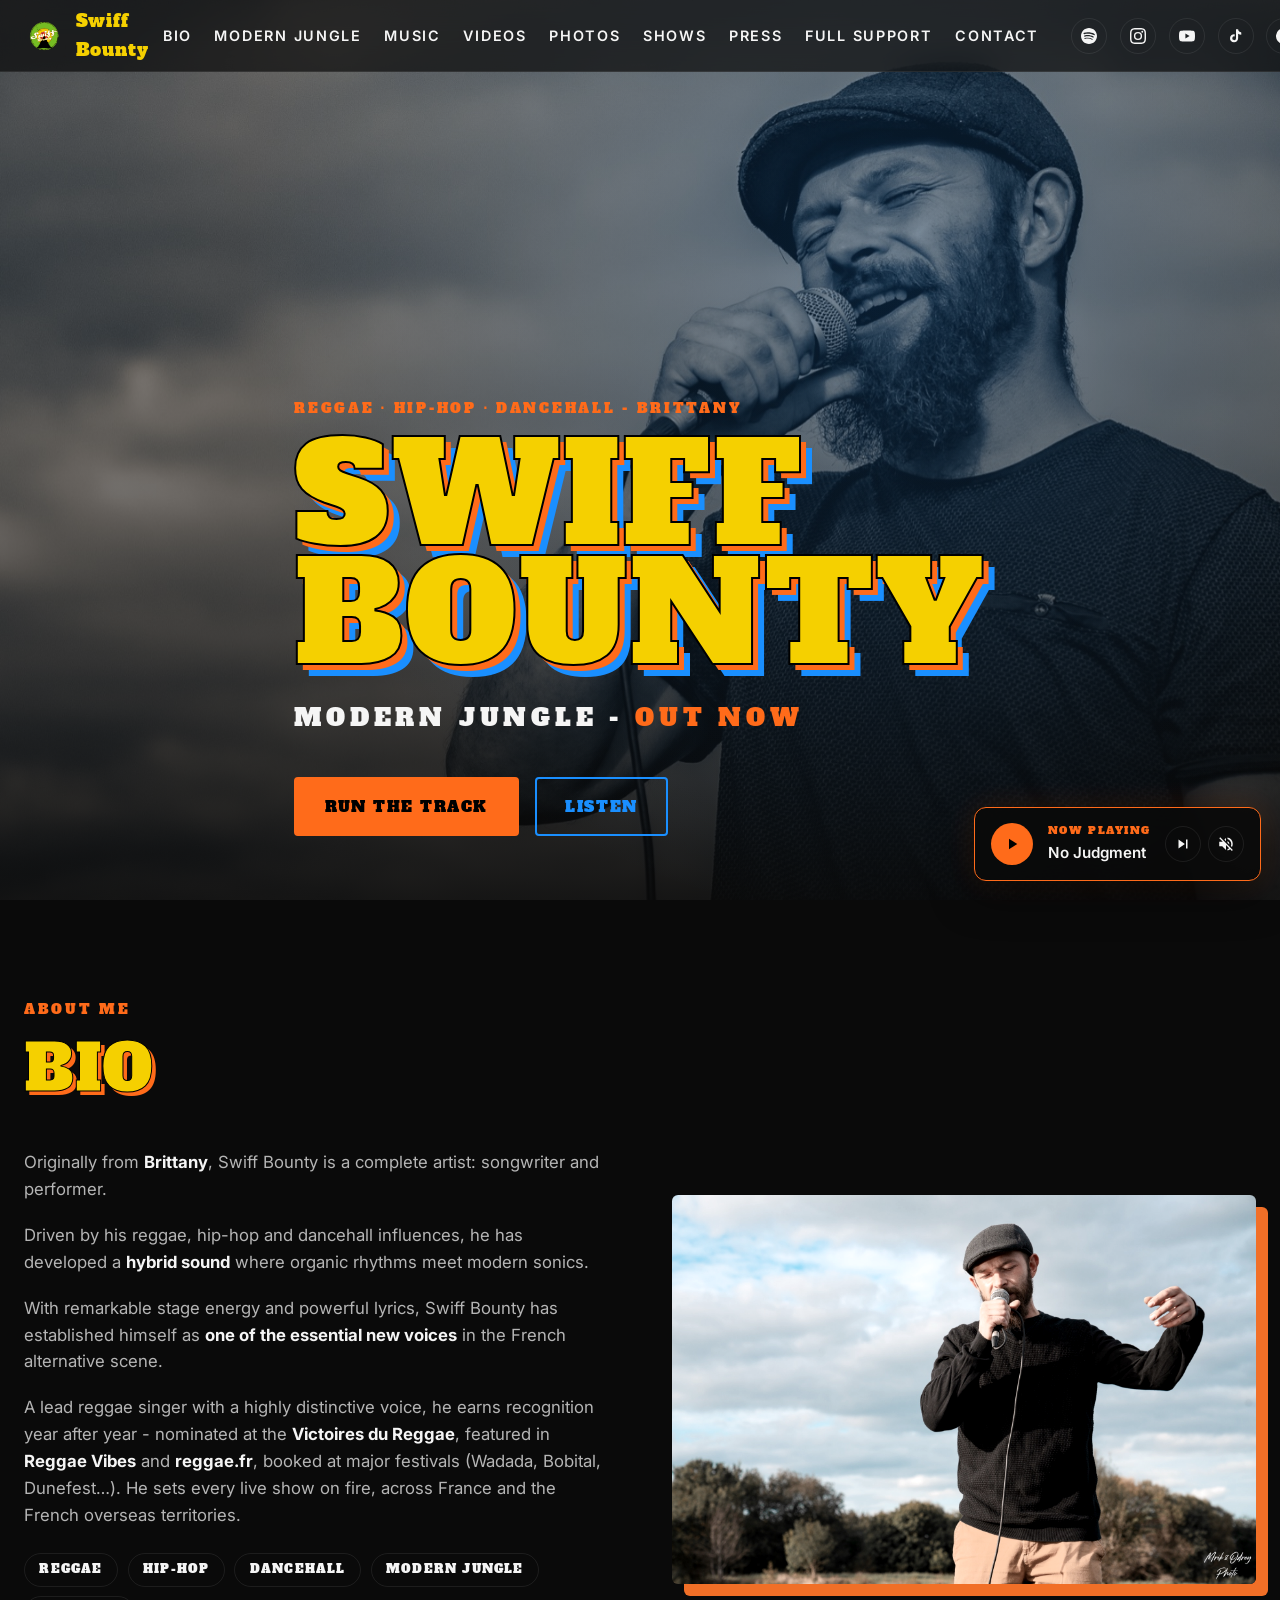
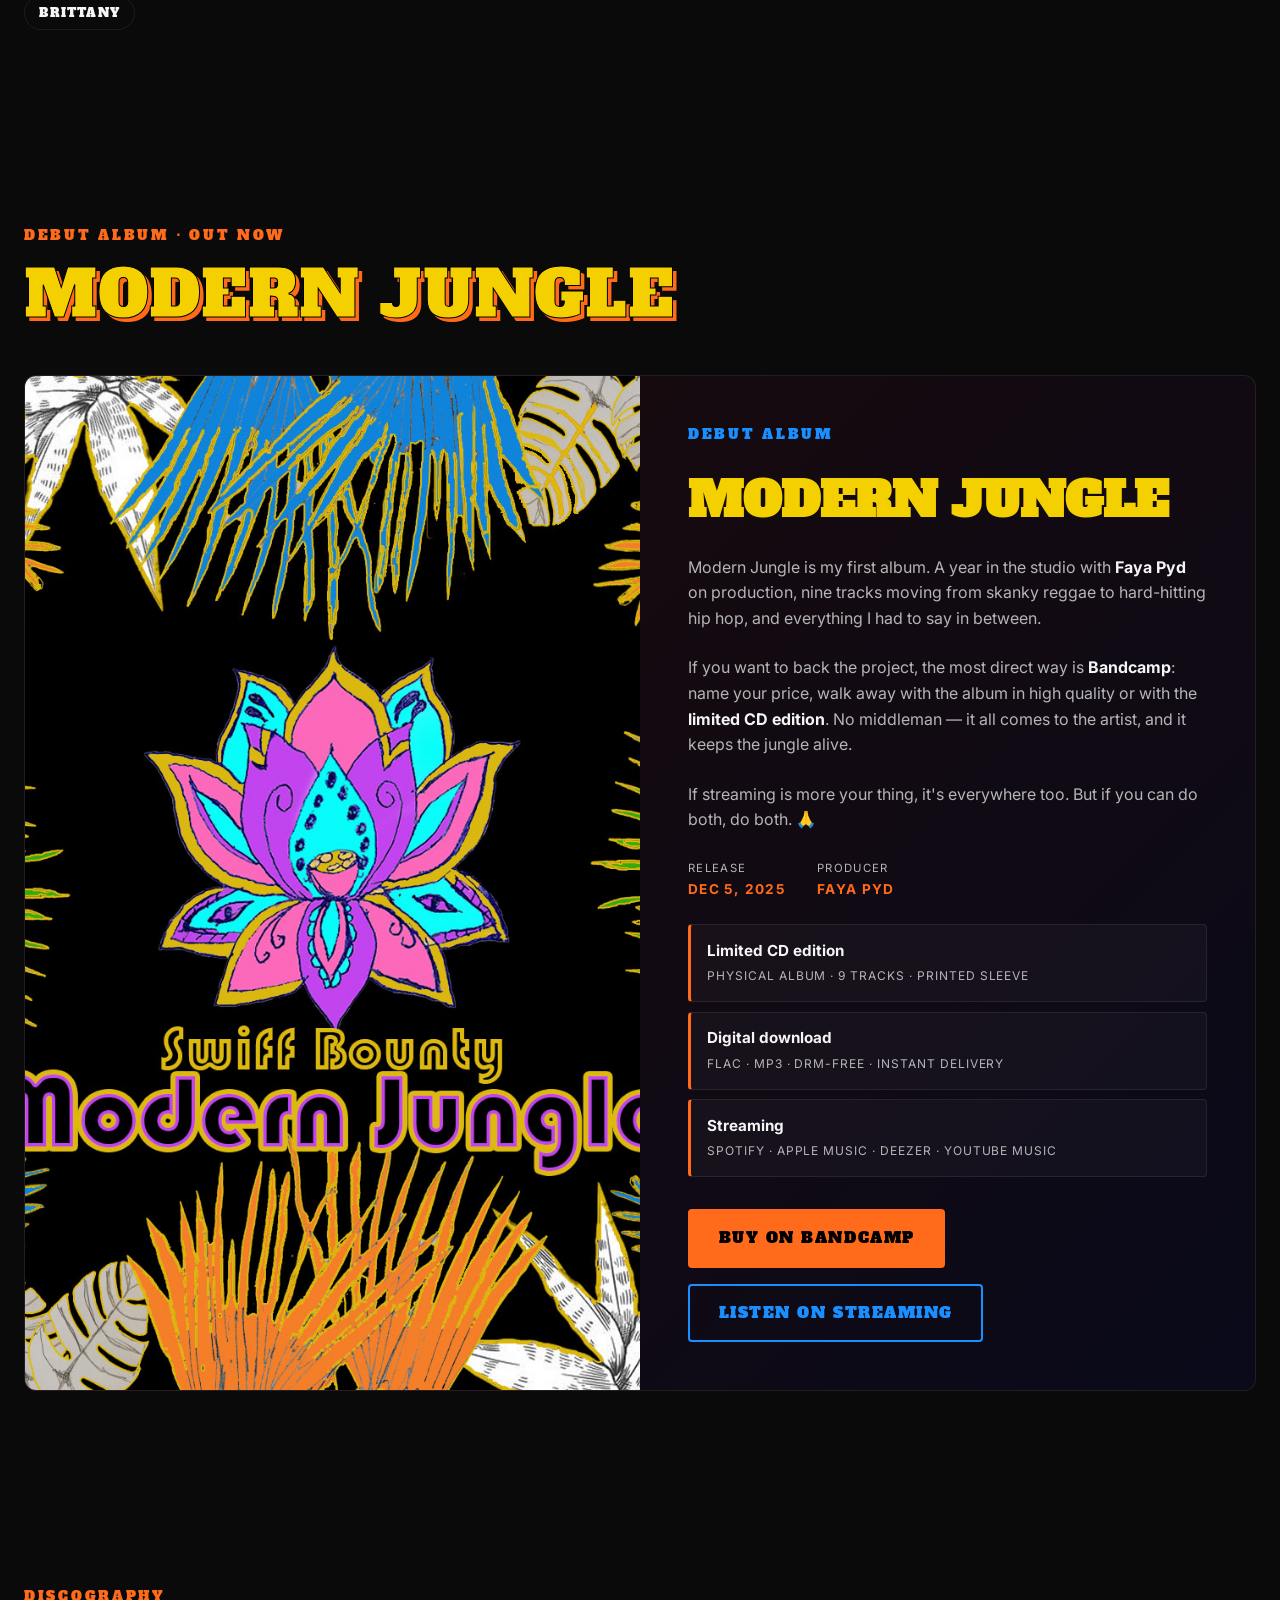
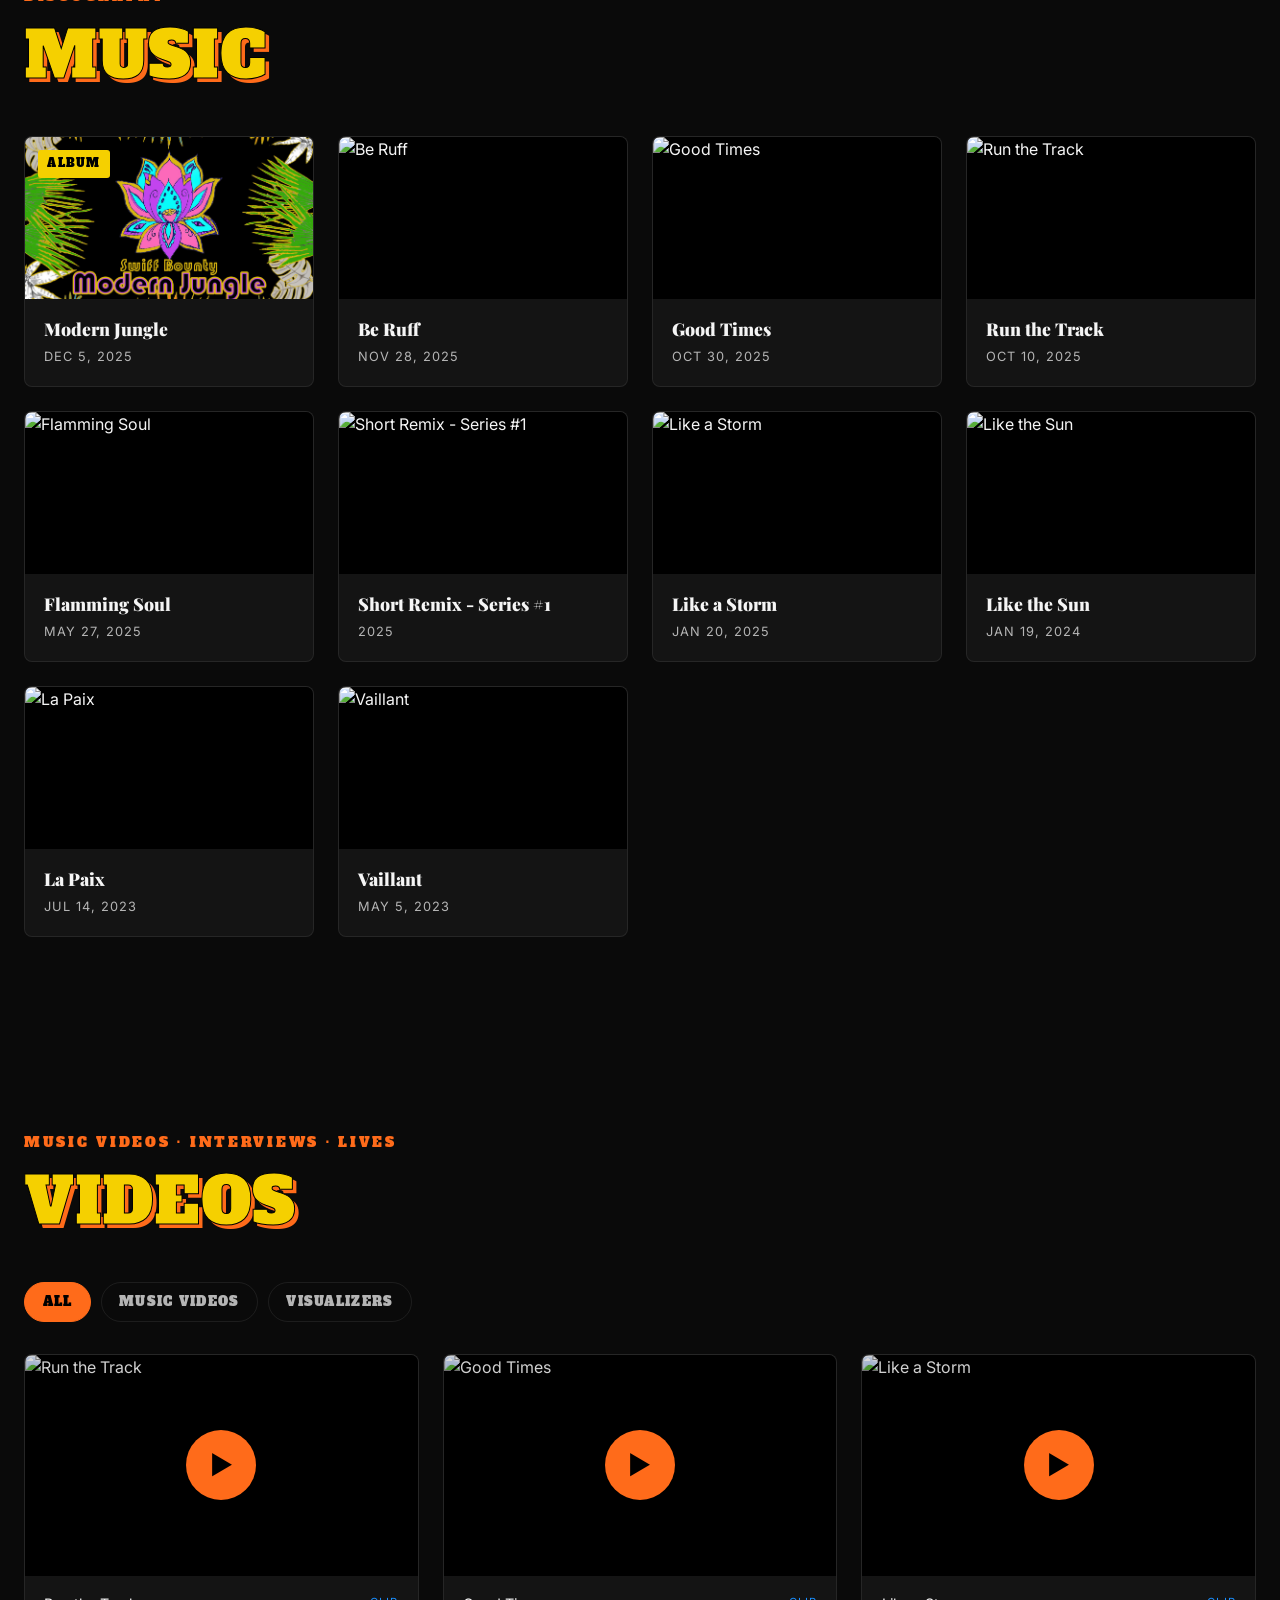
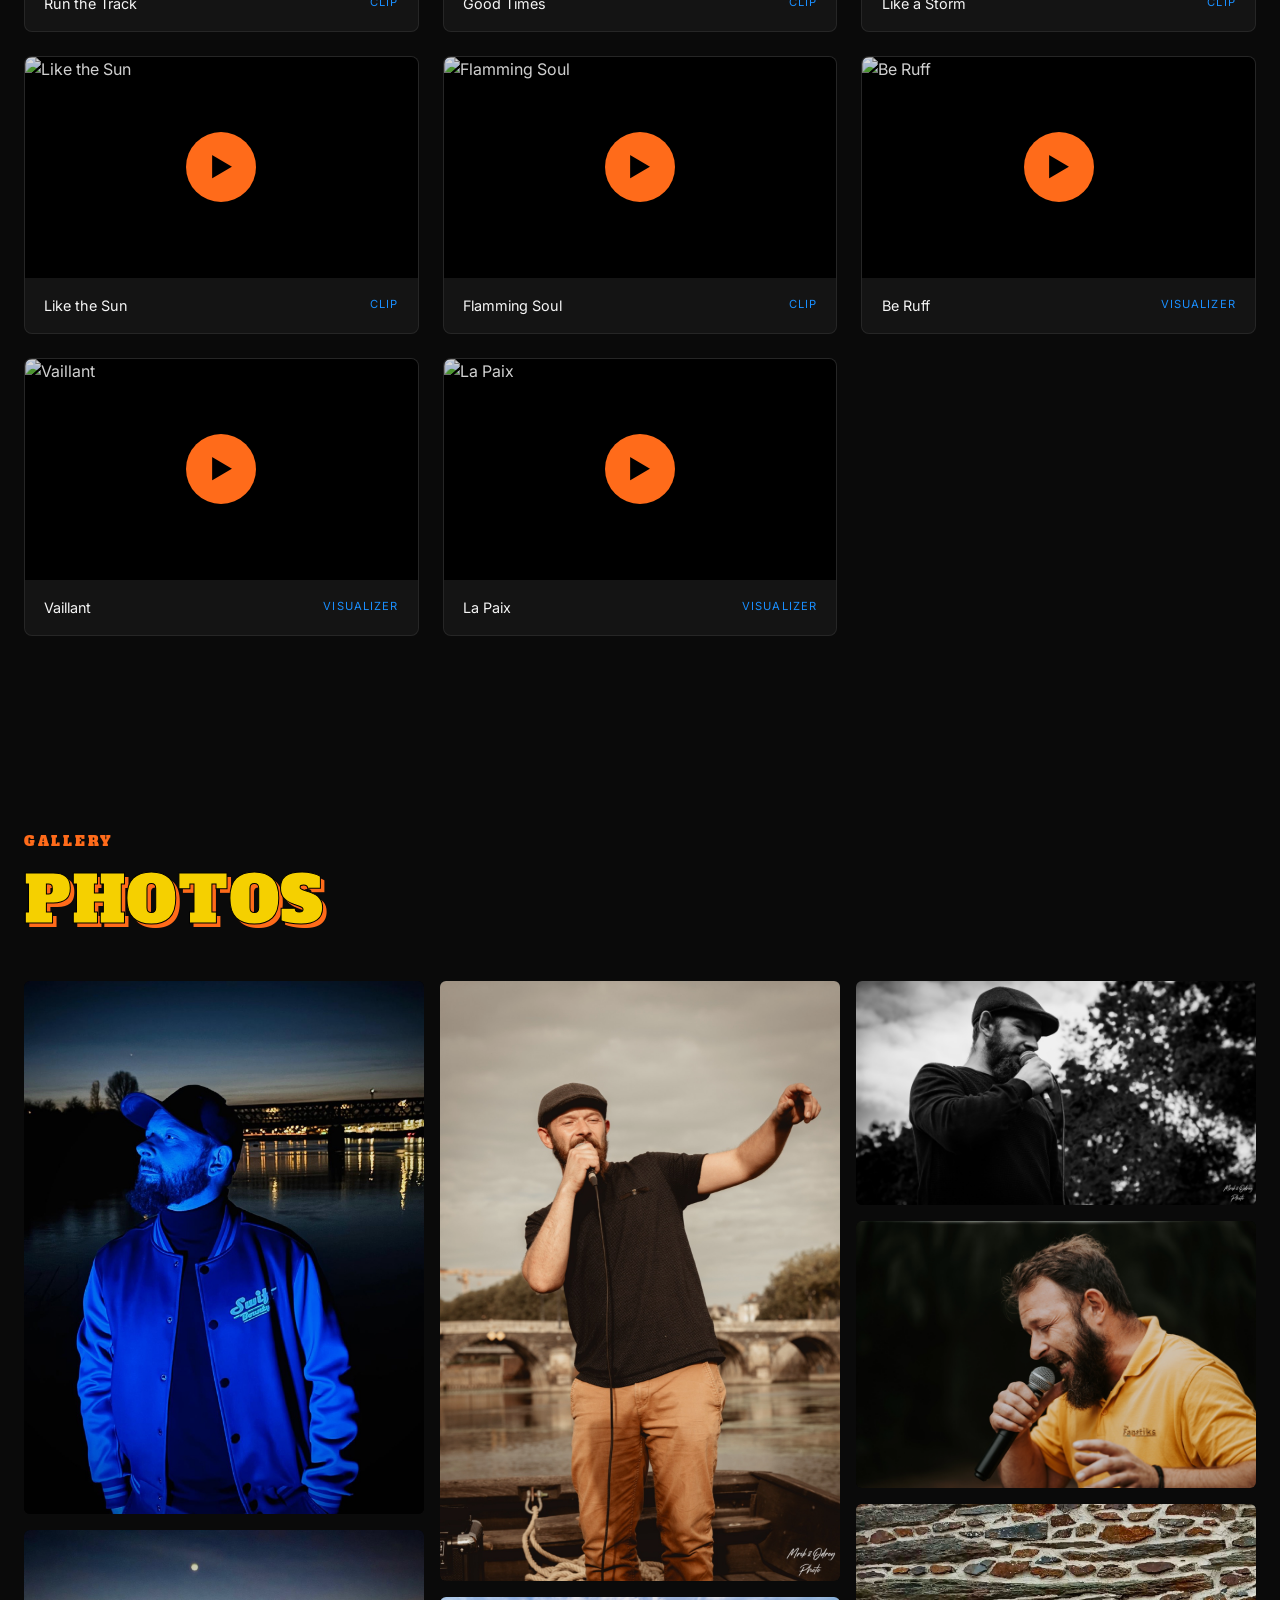
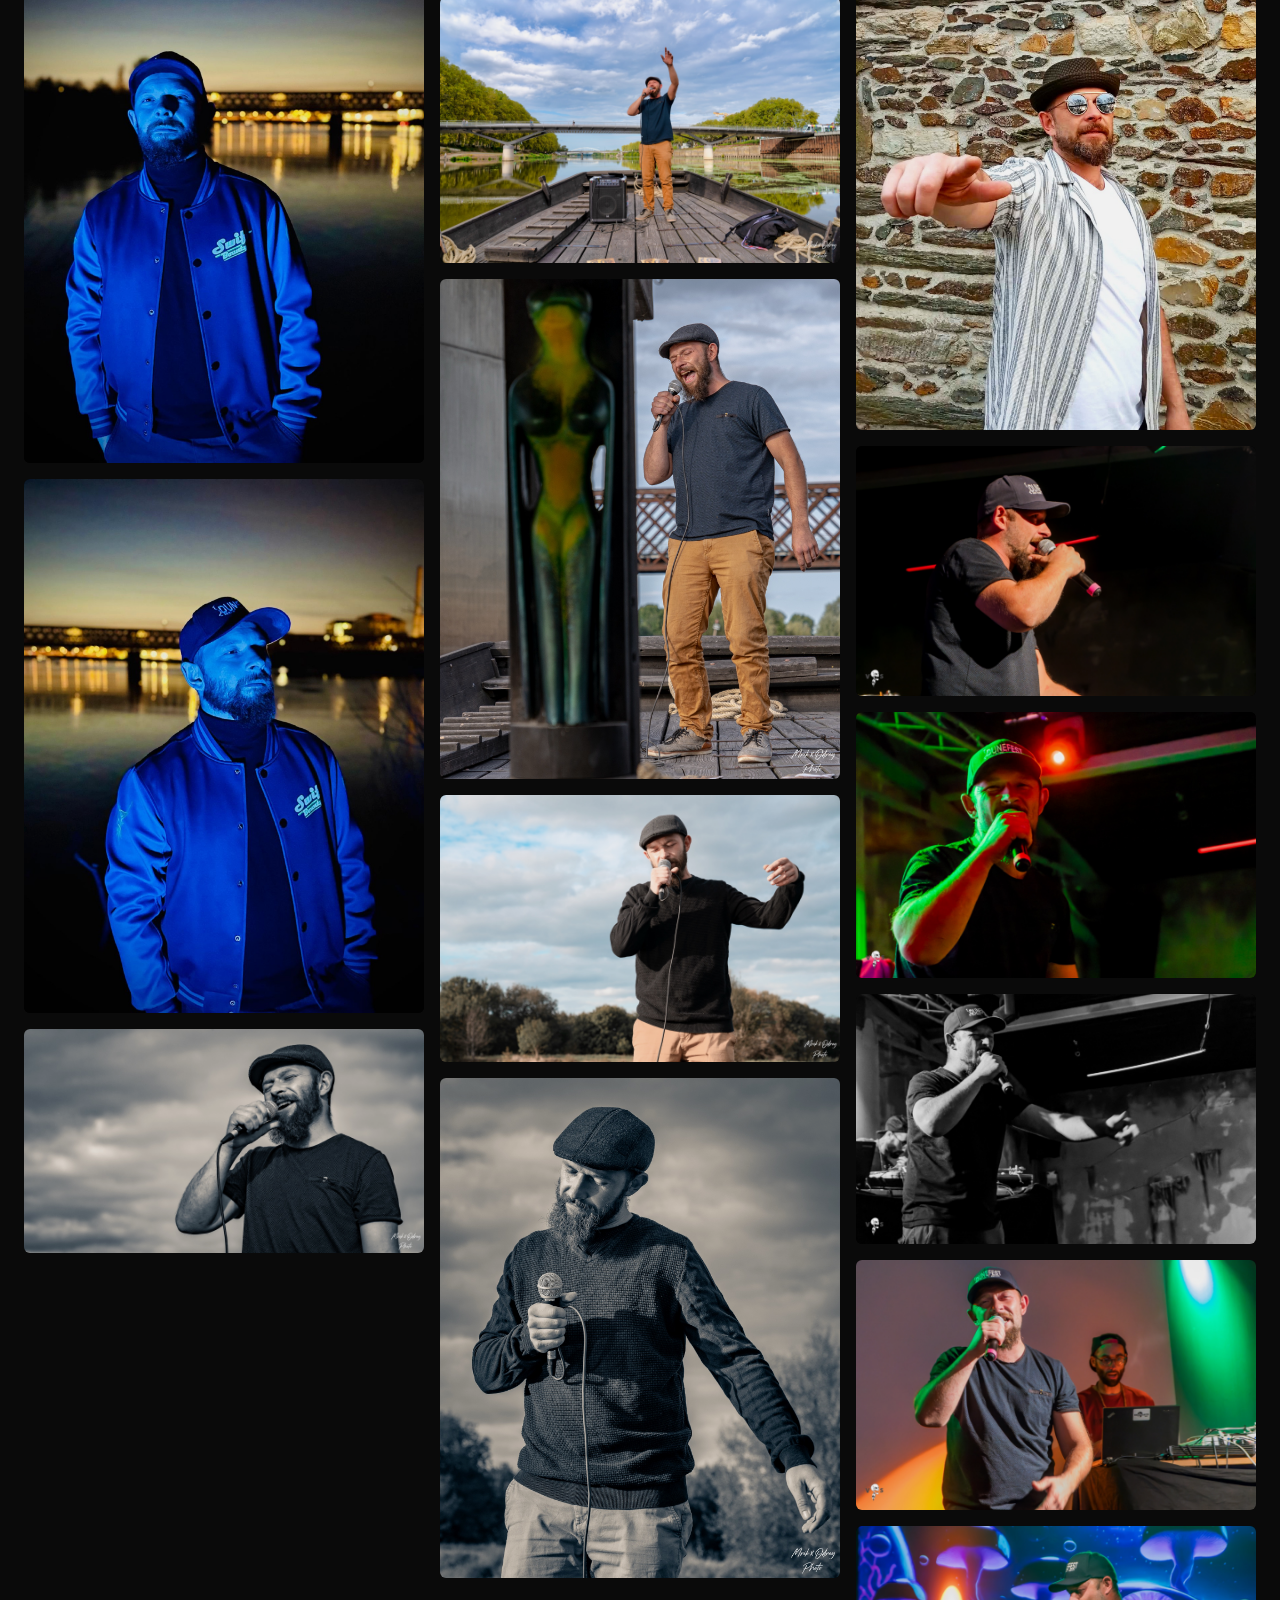
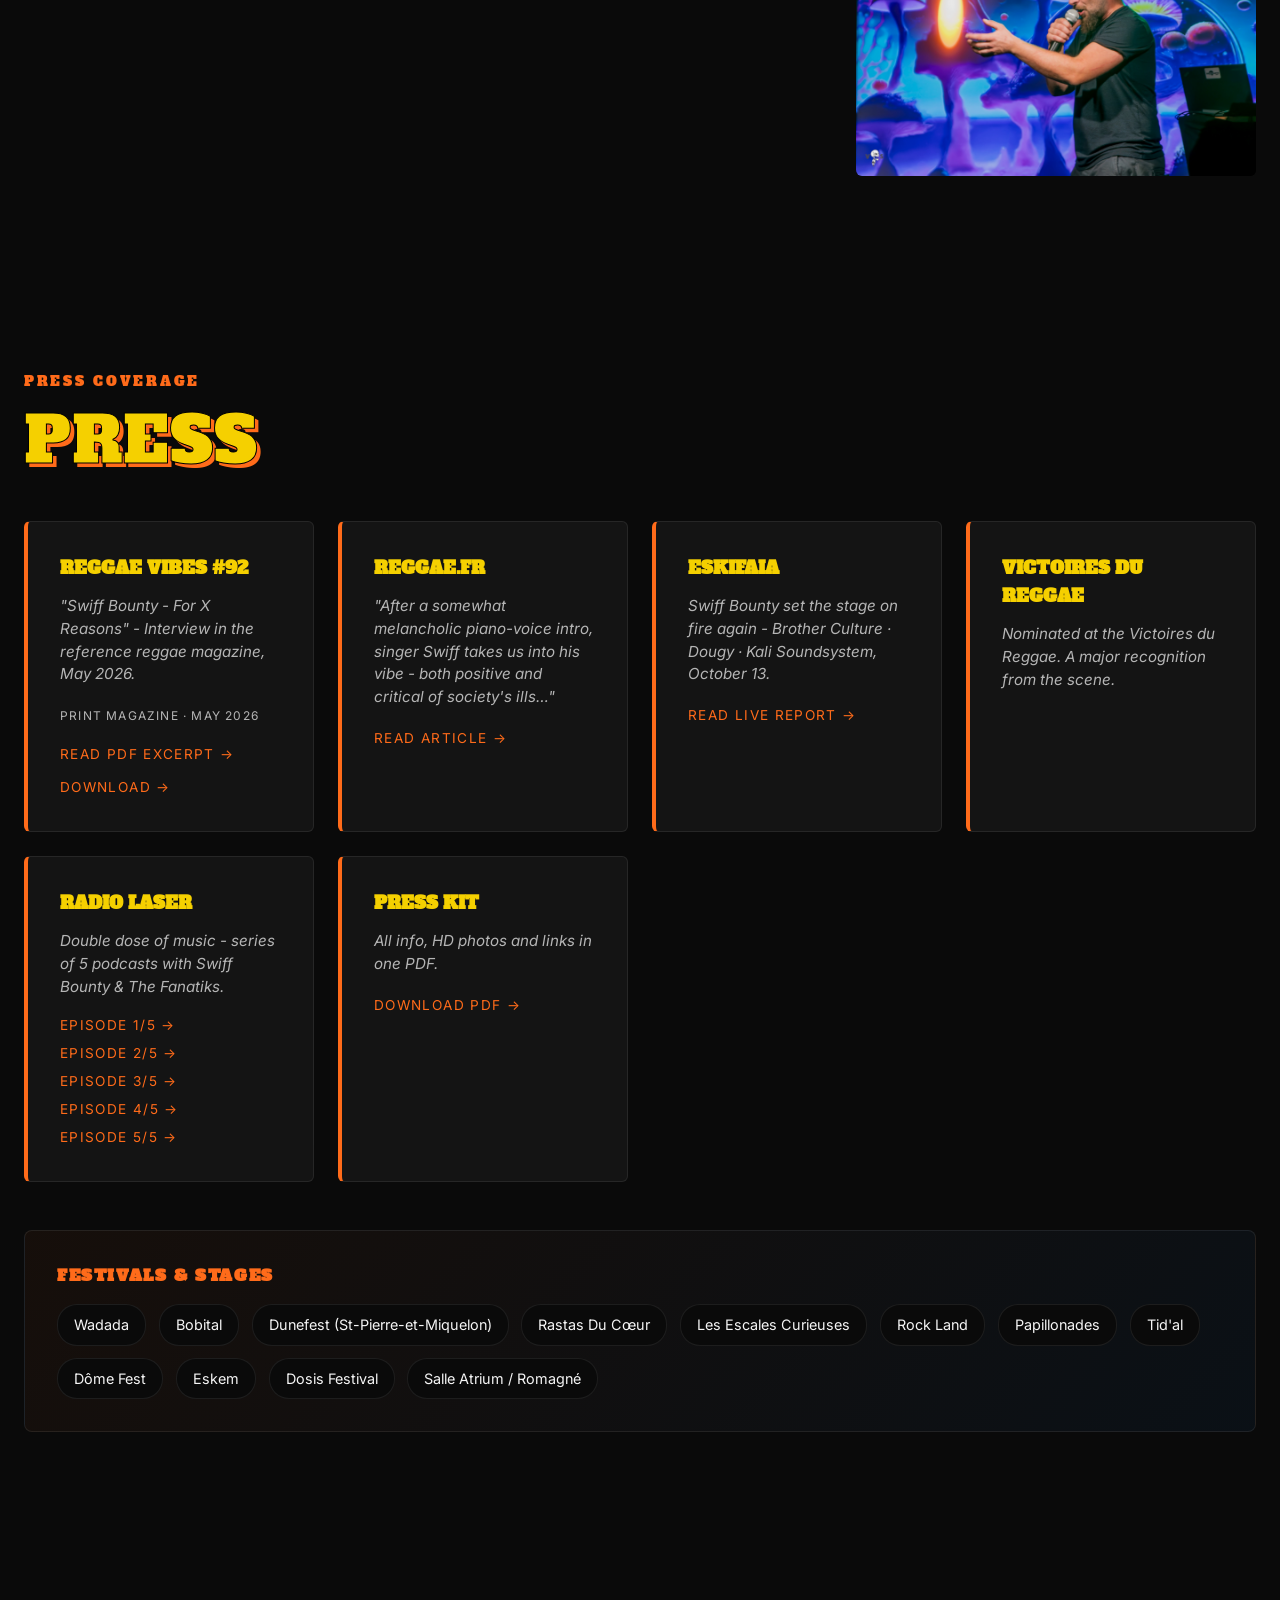
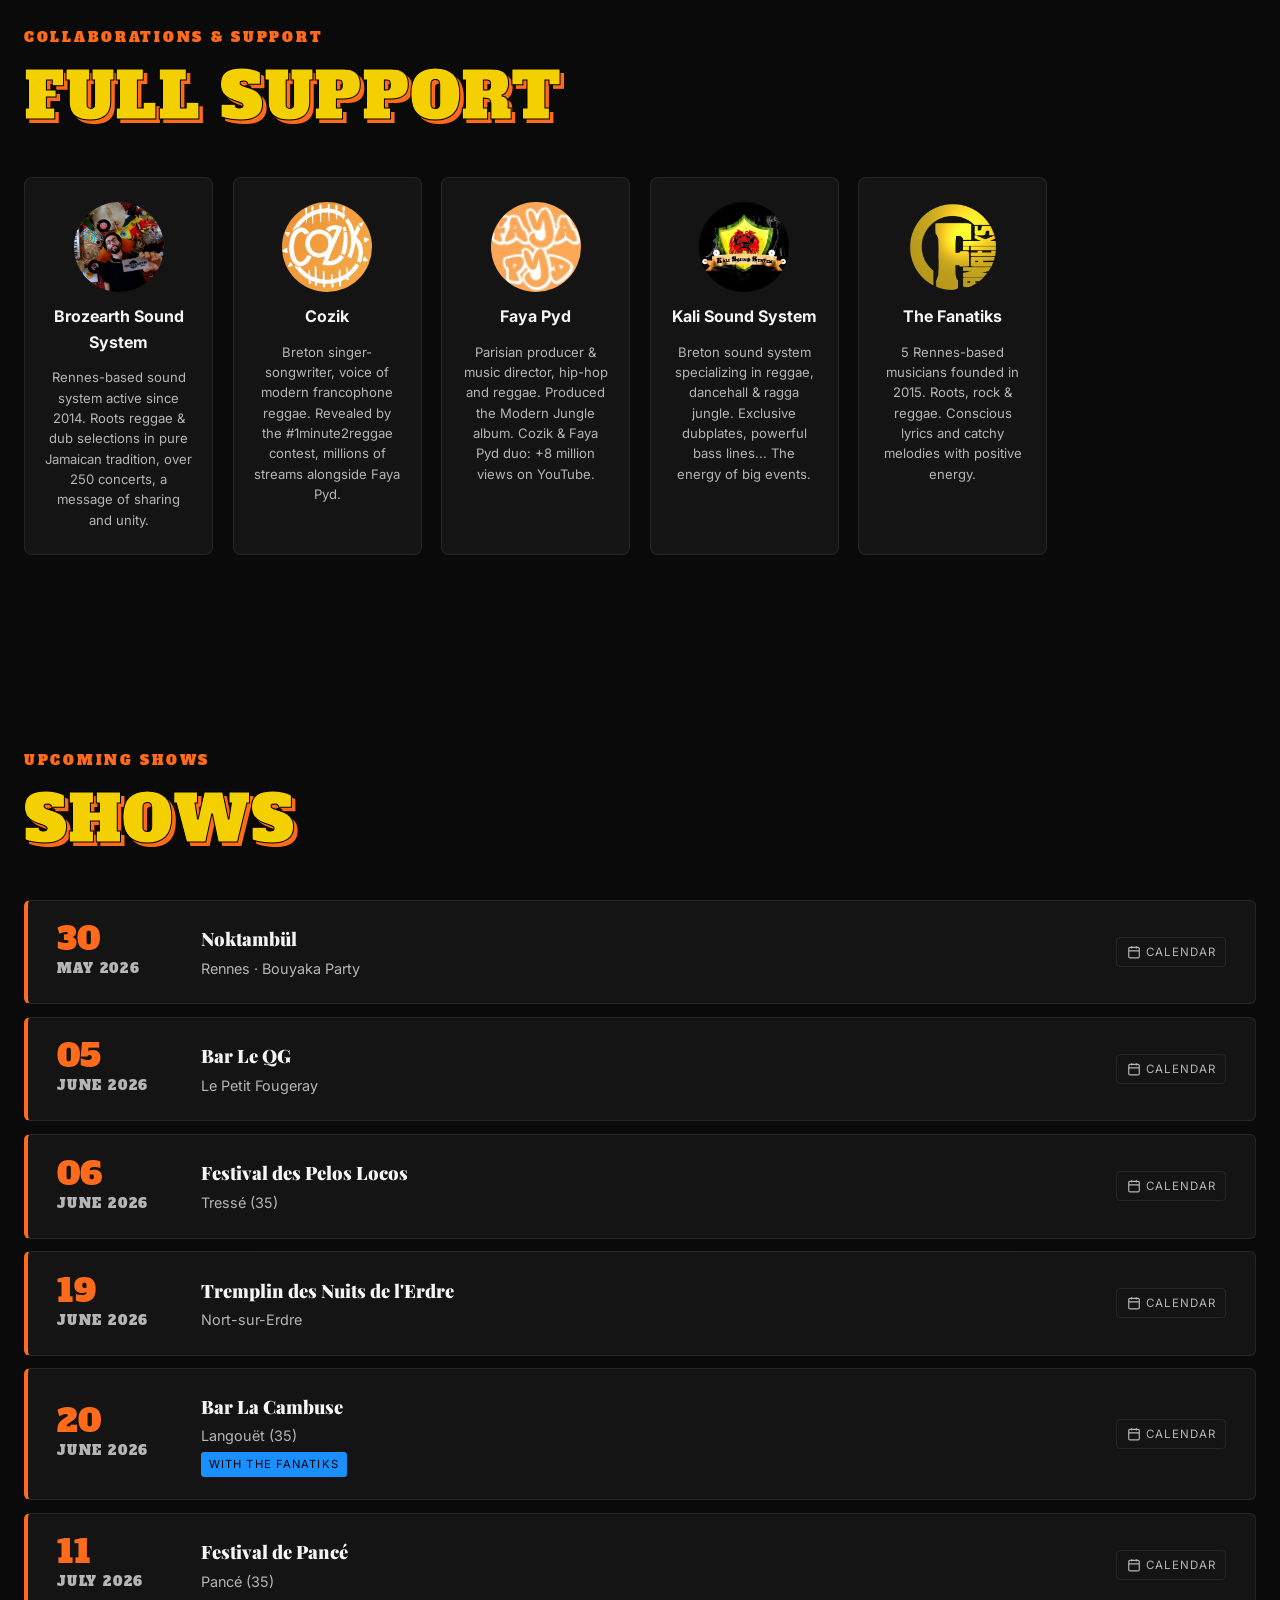
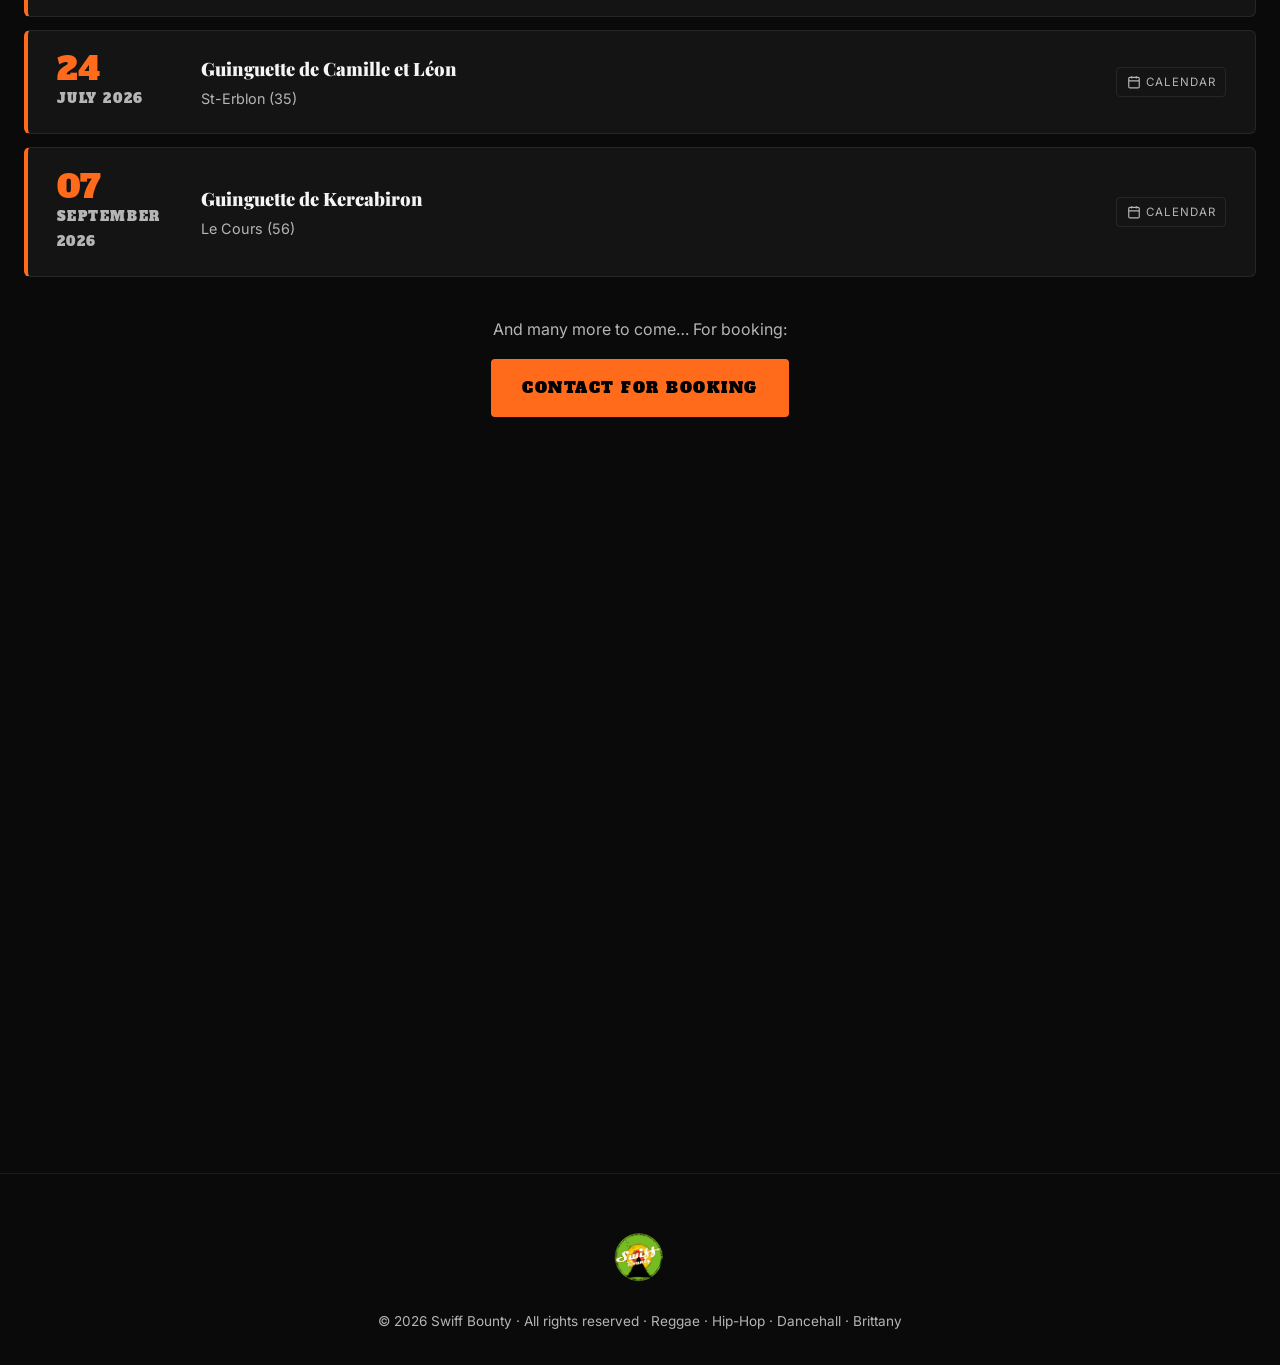
==== commit c4bb5844: "refactor(album): merge Acheter into Modern Jungle section Removes the duplicate Acheter section and " ====
--- a/docs/en/index.html
+++ b/docs/en/index.html
@@ -27,7 +27,6 @@
     <div class="nav-links" id="navLinks">
       <a href="#bio">Bio</a>
       <a href="#album">Modern Jungle</a>
-      <a href="#acheter">Buy</a>
       <a href="#musique">Music</a>
       <a href="#videos">Videos</a>
       <a href="#photos">Photos</a>
@@ -105,11 +104,11 @@
   </div>
 </section>
 
-<!-- ========== ALBUM HIGHLIGHT ========== -->
+<!-- ========== MODERN JUNGLE ========== -->
 <section id="album">
   <div class="container">
     <div class="section-head reveal">
-      <span class="eyebrow">New album</span>
+      <span class="eyebrow">Debut album · Out now</span>
       <h2>Modern Jungle</h2>
     </div>
     <div class="album-feature reveal">
@@ -119,48 +118,24 @@
       <div class="album-feature-info">
         <span class="eyebrow">Debut album</span>
         <h3>Modern Jungle</h3>
-        <p>Full album, produced by <strong>Faya Pyd</strong>. A reggae-hip hop breath of fresh air that brings together all the colours of Swiff Bounty - from blazing dancehall to radiant reggae.</p>
+        <p>Modern Jungle is my first album. A year in the studio with <strong>Faya Pyd</strong> on production, nine tracks moving from skanky reggae to hard-hitting hip hop, and everything I had to say in between.</p>
+        <p>If you want to back the project, the most direct way is <strong>Bandcamp</strong>: name your price, walk away with the album in high quality or with the <strong>limited CD edition</strong>. No middleman — it all comes to the artist, and it keeps the jungle alive.</p>
+        <p>If streaming is more your thing, it's everywhere too. But if you can do both, do both. 🙏</p>
         <div class="album-feature-meta">
           <div><small>Release</small><br><strong>Dec 5, 2025</strong></div>
           <div><small>Producer</small><br><strong>Faya Pyd</strong></div>
         </div>
-        <div class="hero-ctas">
-          <a class="btn" href="https://wiseband.lnk.to/Swiff-Bounty-Modern-Jungle" target="_blank" rel="noopener">Listen to the album</a>
-          <a class="btn btn-ghost" href="#acheter">Buy</a>
-        </div>
-      </div>
-    </div>
-  </div>
-</section>
-
-<!-- ========== BUY / BANDCAMP ========== -->
-<section id="acheter">
-  <div class="container">
-    <div class="section-head reveal">
-      <span class="eyebrow">Support the artist</span>
-      <h2>Buy the album</h2>
-    </div>
-    <div class="buy-feature reveal">
-      <div class="buy-feature-embed">
-        <iframe style="border: 0; width: 100%; height: 470px;" src="https://bandcamp.com/EmbeddedPlayer/album=843587477/size=large/bgcol=181a1f/linkcol=ff6b1a/tracklist=true/transparent=true/" seamless title="Modern Jungle - Swiff Bounty on Bandcamp">
-          <a href="https://swiffbounty.bandcamp.com/album/modern-jungle">Modern Jungle by Swiff Bounty</a>
-        </iframe>
-      </div>
-      <div class="buy-feature-info">
-        <span class="eyebrow">Modern Jungle · Bandcamp</span>
-        <h3>Get the album. Back the artist.</h3>
-        <p><strong>Modern Jungle</strong> is out on <strong>Bandcamp</strong> - the best way to support Swiff Bounty directly. Buy the record, drop a tip, or grab the limited CD edition. Every euro goes to the artist, not to an algorithm.</p>
         <ul class="buy-formats">
           <li>
             <strong>Limited CD edition</strong>
-            <small>Numbered physical album · 9 tracks</small>
+            <small>Physical album · 9 tracks · printed sleeve</small>
           </li>
           <li>
             <strong>Digital download</strong>
             <small>FLAC · MP3 · DRM-free · instant delivery</small>
           </li>
           <li>
-            <strong>Streaming everywhere</strong>
+            <strong>Streaming</strong>
             <small>Spotify · Apple Music · Deezer · YouTube Music</small>
           </li>
         </ul>
--- a/docs/assets/css/main.css
+++ b/docs/assets/css/main.css
@@ -277,11 +277,12 @@
   gap: 0;
 }
 .album-feature-cover {
-  aspect-ratio: 1 / 1;
   overflow: hidden;
+  min-height: 380px;
 }
 .album-feature-cover img {
   width: 100%; height: 100%;
+  min-height: 380px;
   object-fit: cover;
   display: block;
 }
@@ -302,47 +303,7 @@
 }
 .album-feature-meta strong { color: var(--orange); }
 
-/* ---- Buy / Bandcamp ---- */
-.buy-feature {
-  background: linear-gradient(135deg, #0a1a0a 0%, #1a0a1a 100%);
-  border: 1px solid var(--border);
-  border-radius: 12px;
-  overflow: hidden;
-  display: grid;
-  grid-template-columns: minmax(280px, 440px) 1fr;
-  gap: 0;
-}
-.buy-feature-embed {
-  background: #0a0a0a;
-  padding: 2.5rem;
-  display: flex;
-  align-items: center;
-  justify-content: center;
-  border-right: 1px solid var(--border);
-}
-.buy-feature-embed iframe {
-  border: 0;
-  width: 100%;
-  max-width: 360px;
-  height: 470px;
-  display: block;
-}
-.buy-feature-info {
-  padding: 3rem;
-  display: flex;
-  flex-direction: column;
-  justify-content: center;
-}
-.buy-feature-info .eyebrow { color: var(--blue); }
-.buy-feature-info h3 {
-  font-family: "Alfa Slab One", serif;
-  font-size: clamp(1.6rem, 3vw, 2.4rem);
-  color: var(--yellow);
-  text-transform: uppercase;
-  margin-bottom: 1rem;
-  line-height: 1.05;
-}
-.buy-feature-info p { margin-bottom: 1.5rem; }
+/* ---- Buy formats list (inside album feature) ---- */
 .buy-formats {
   list-style: none;
   margin: 0 0 2rem;
@@ -951,12 +912,11 @@
 @media (max-width: 900px) {
   .bio-grid,
   .album-feature,
-  .buy-feature,
   .contact-grid { grid-template-columns: 1fr; }
   .bio-grid img { box-shadow: 8px 8px 0 var(--orange); }
-  .album-feature-info,
-  .buy-feature-info { padding: 2rem; }
-  .buy-feature-embed { border-right: 0; border-bottom: 1px solid var(--border); padding: 1.5rem; }
+  .album-feature-info { padding: 2rem; }
+  .album-feature-cover { min-height: 280px; }
+  .album-feature-cover img { min-height: 280px; }
   .nav-links { display: none; }
   .nav-socials { display: none; }
   .menu-toggle {
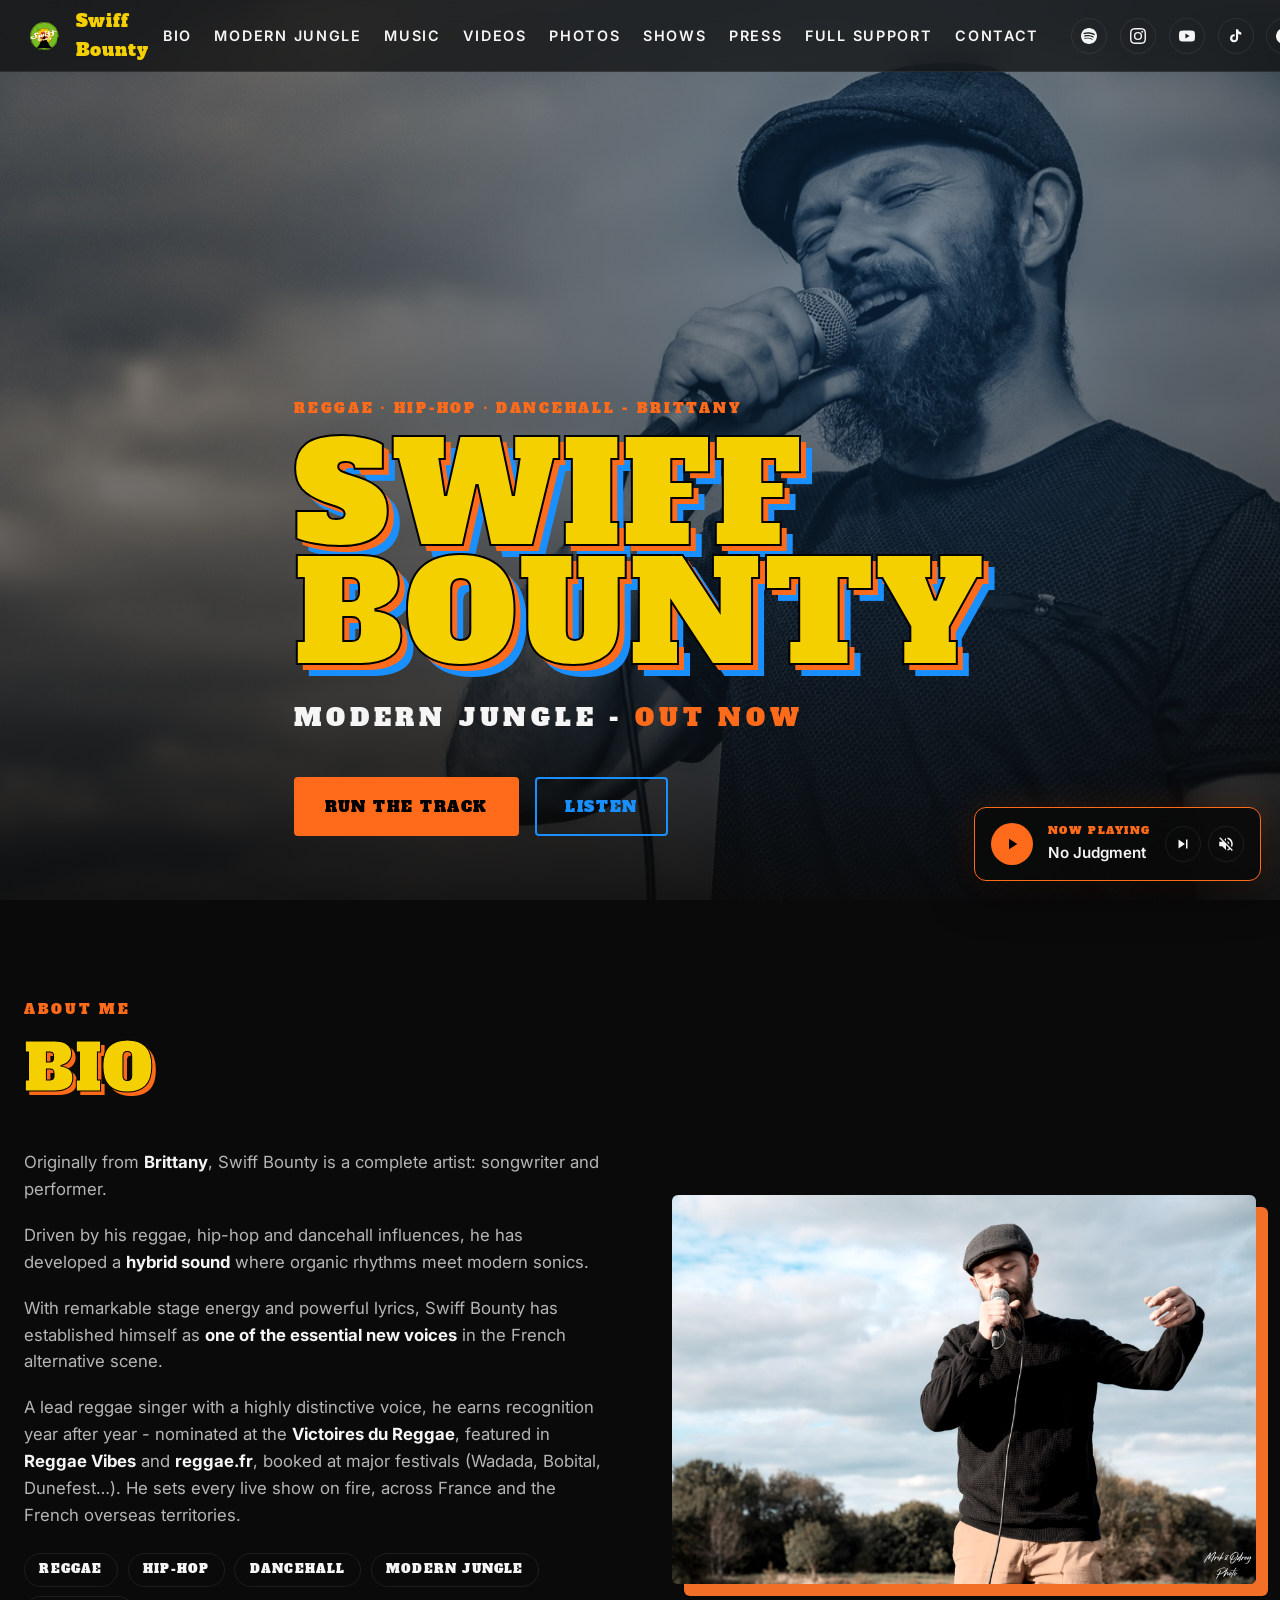
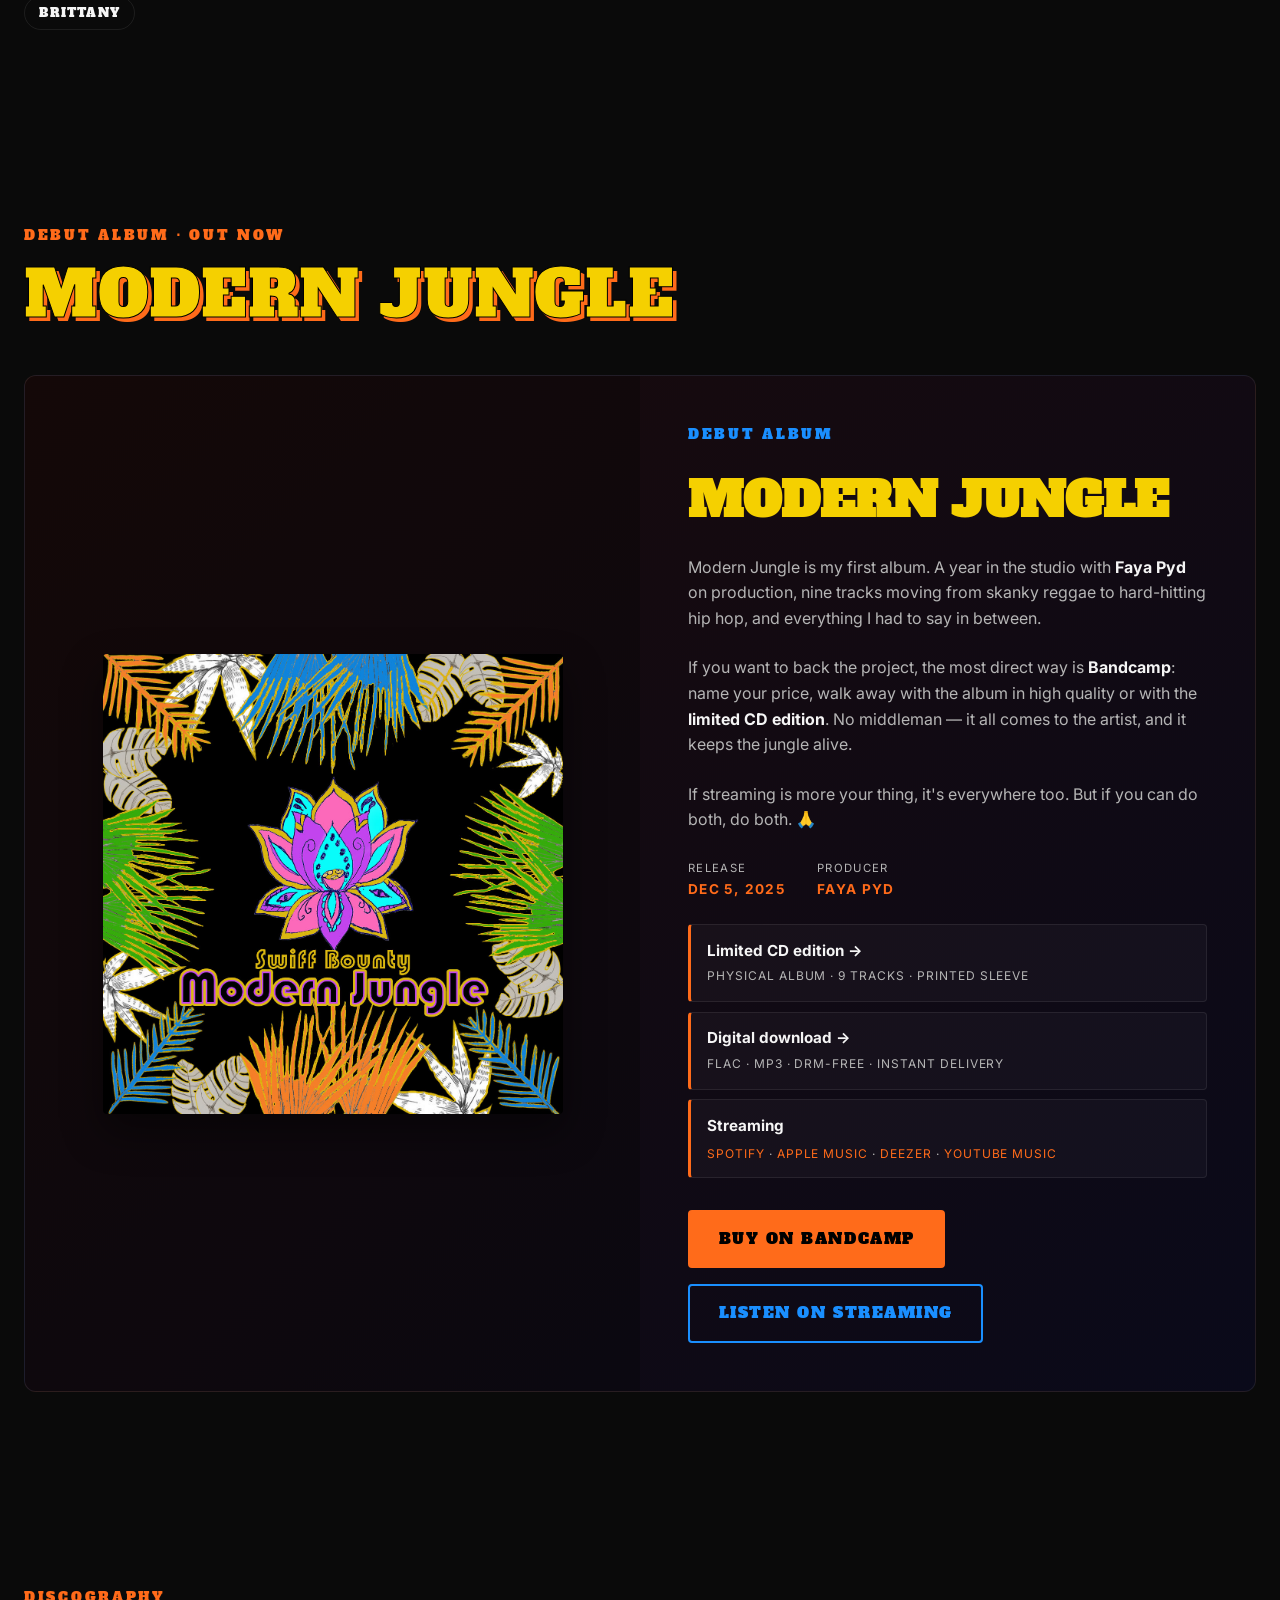
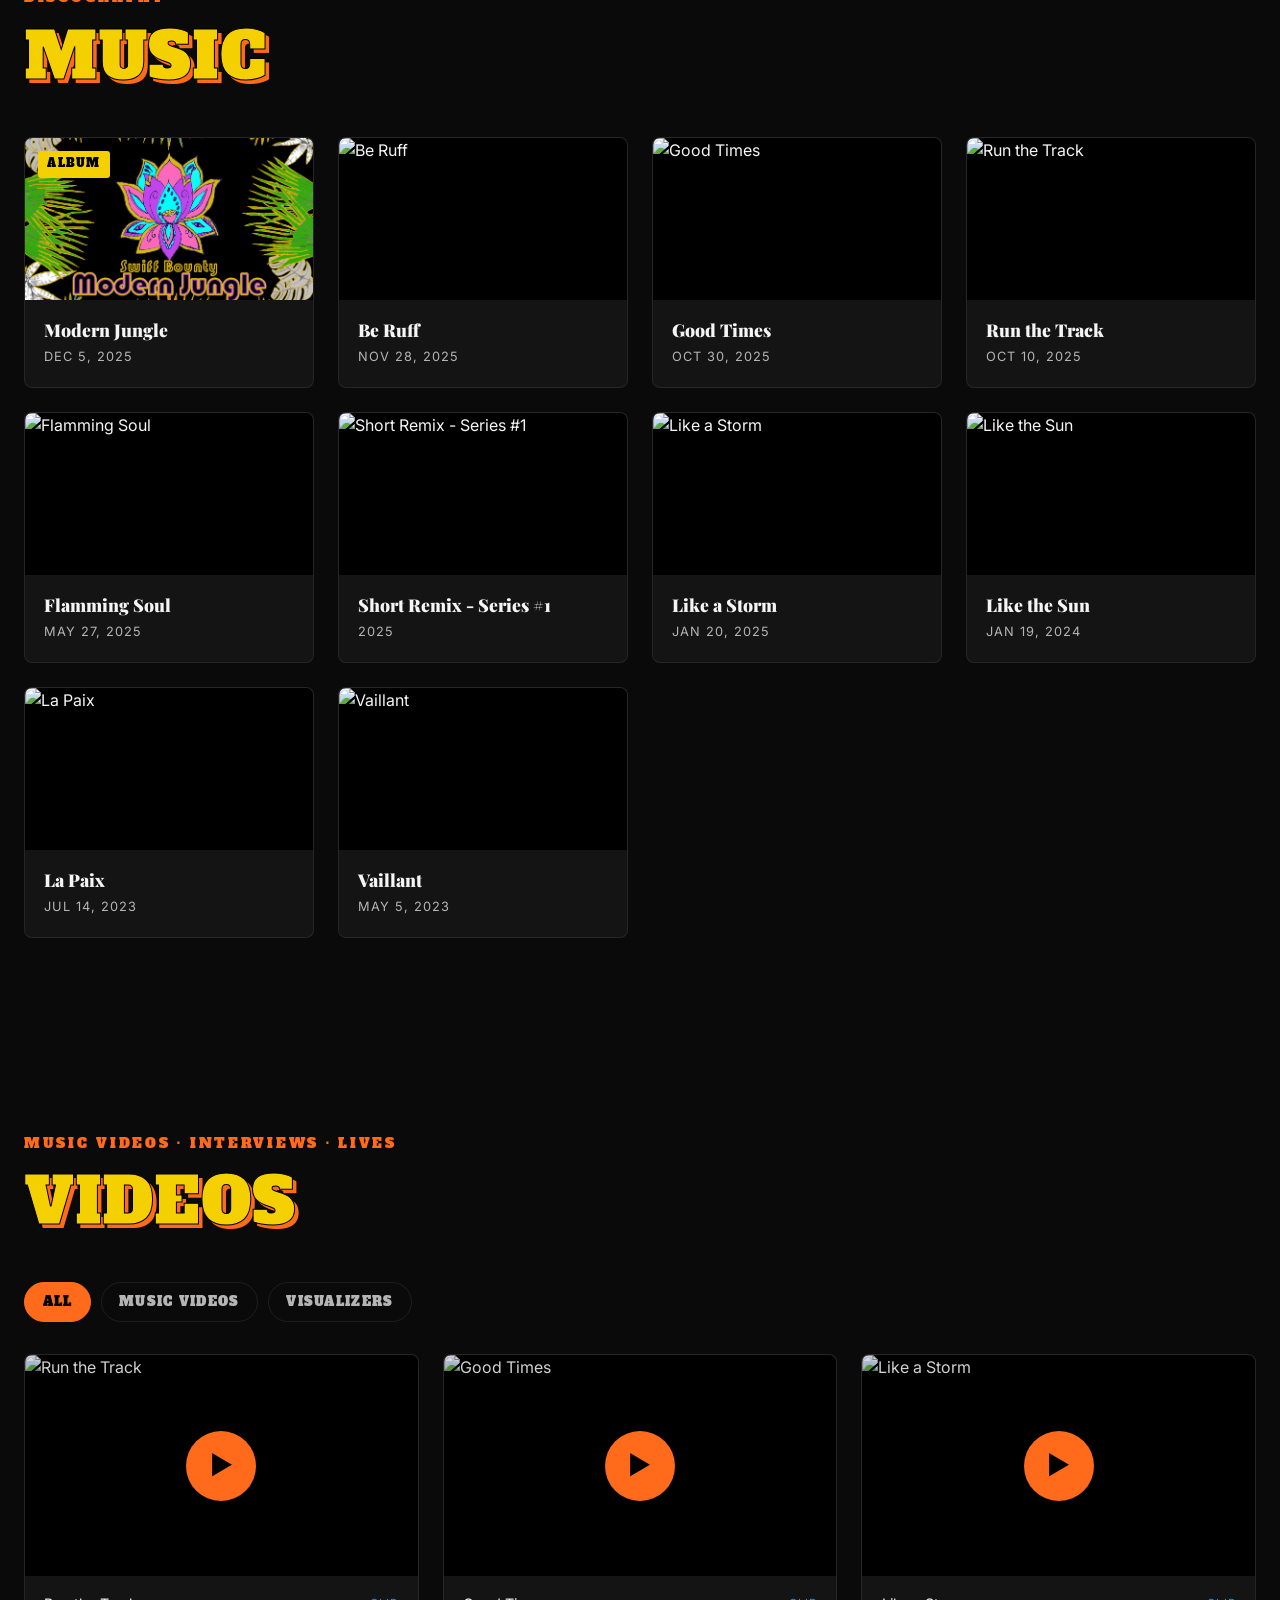
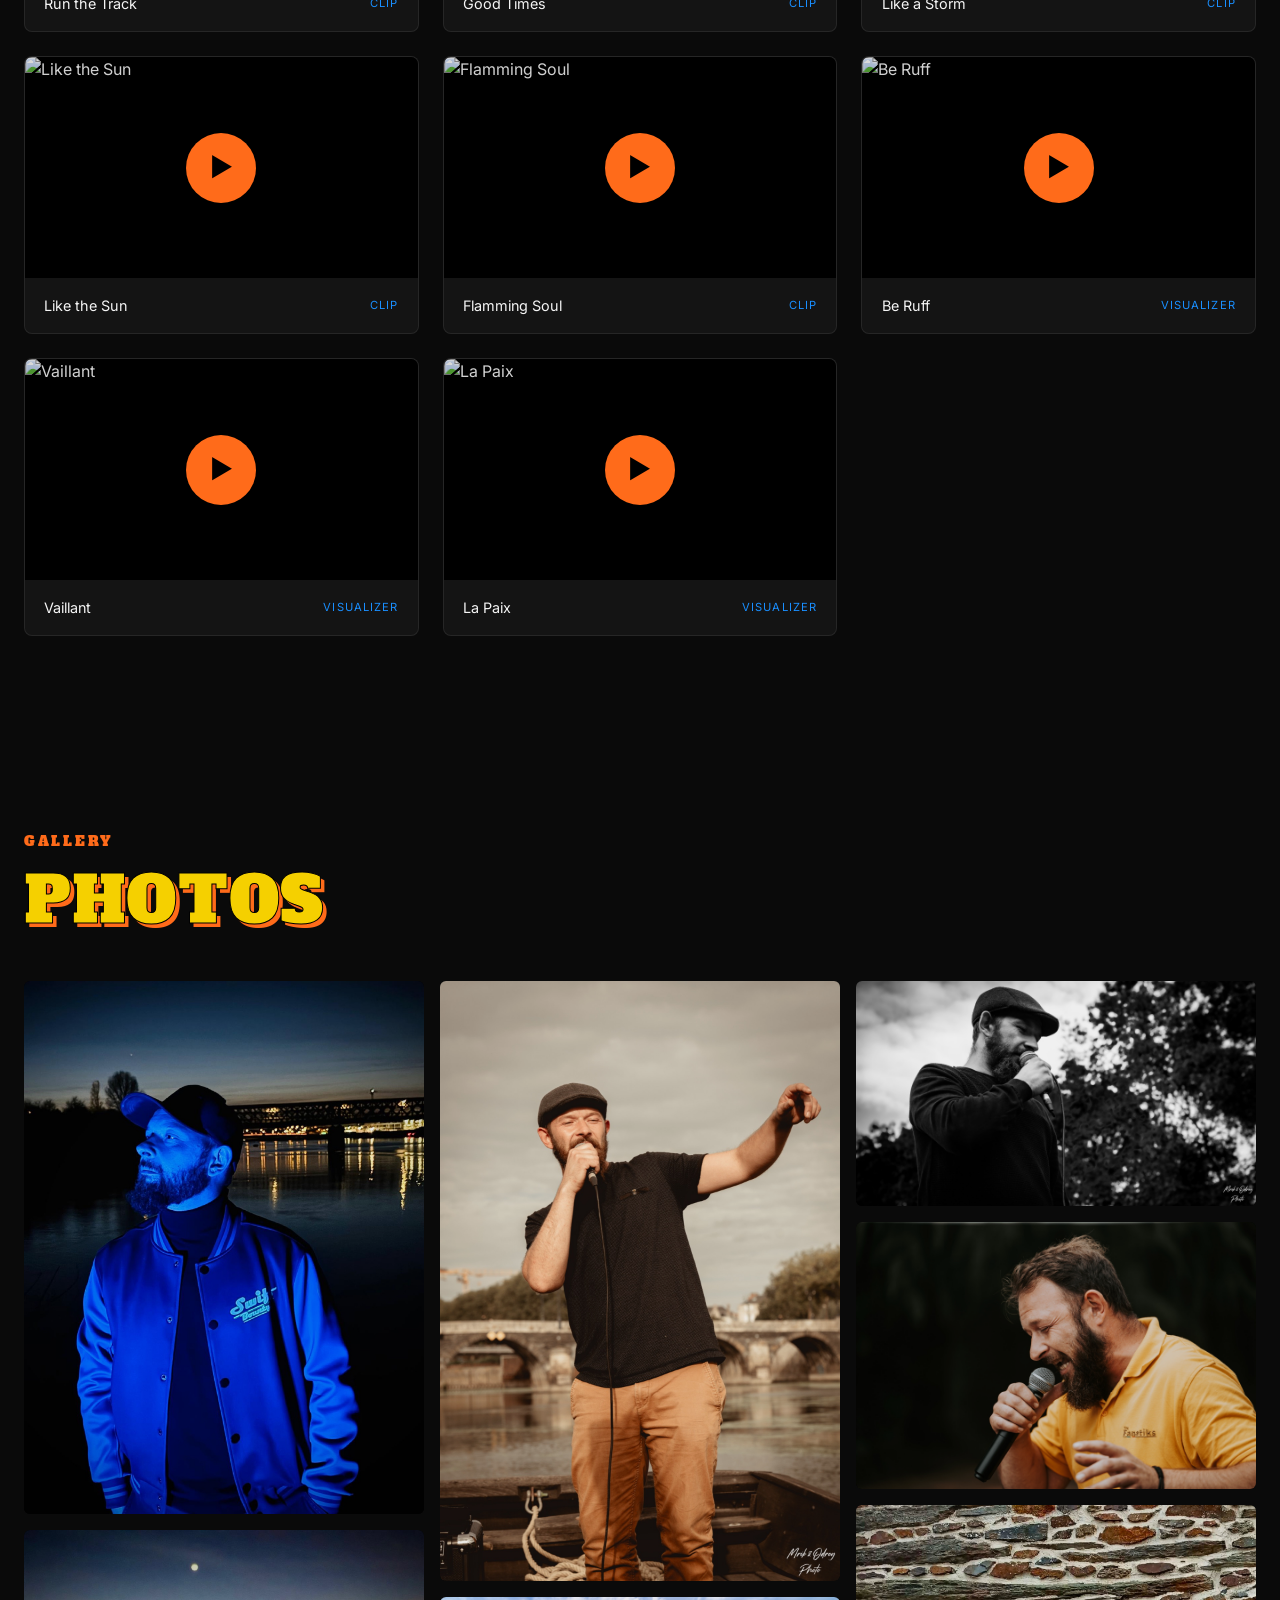
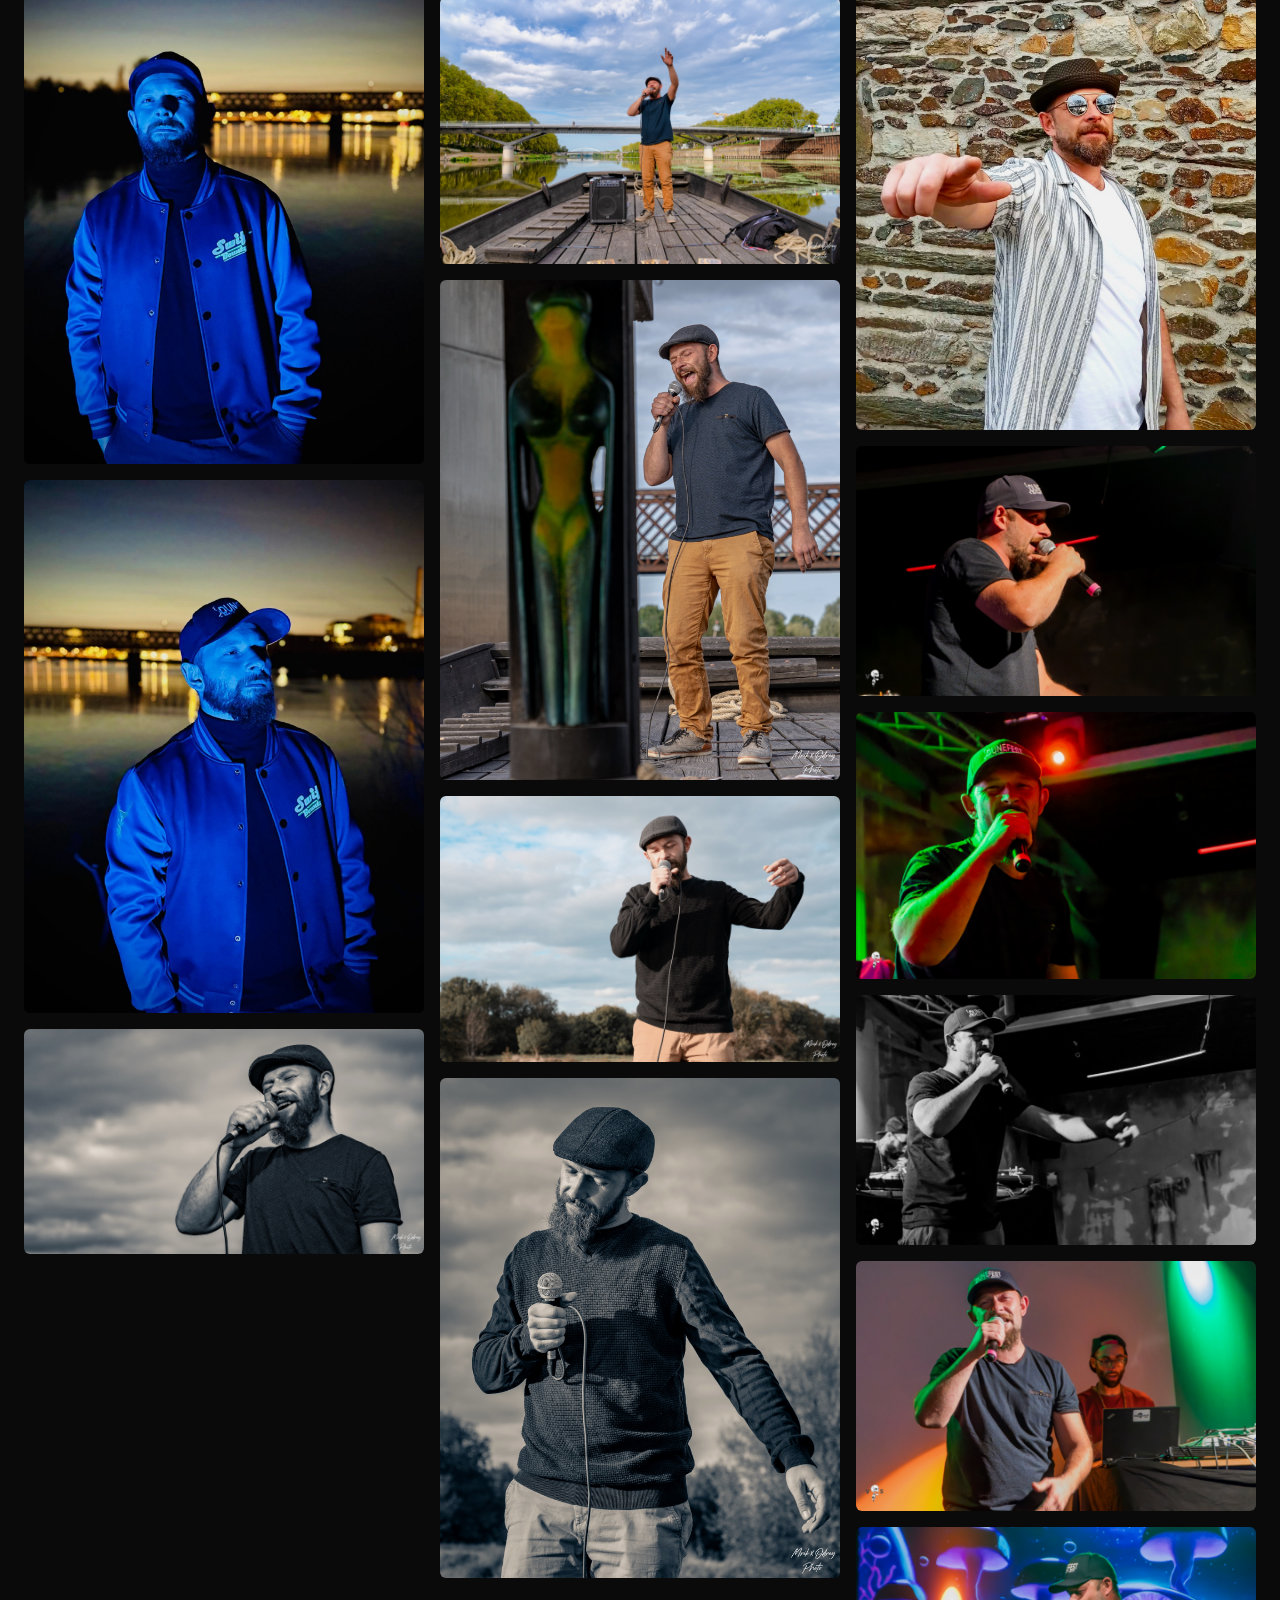
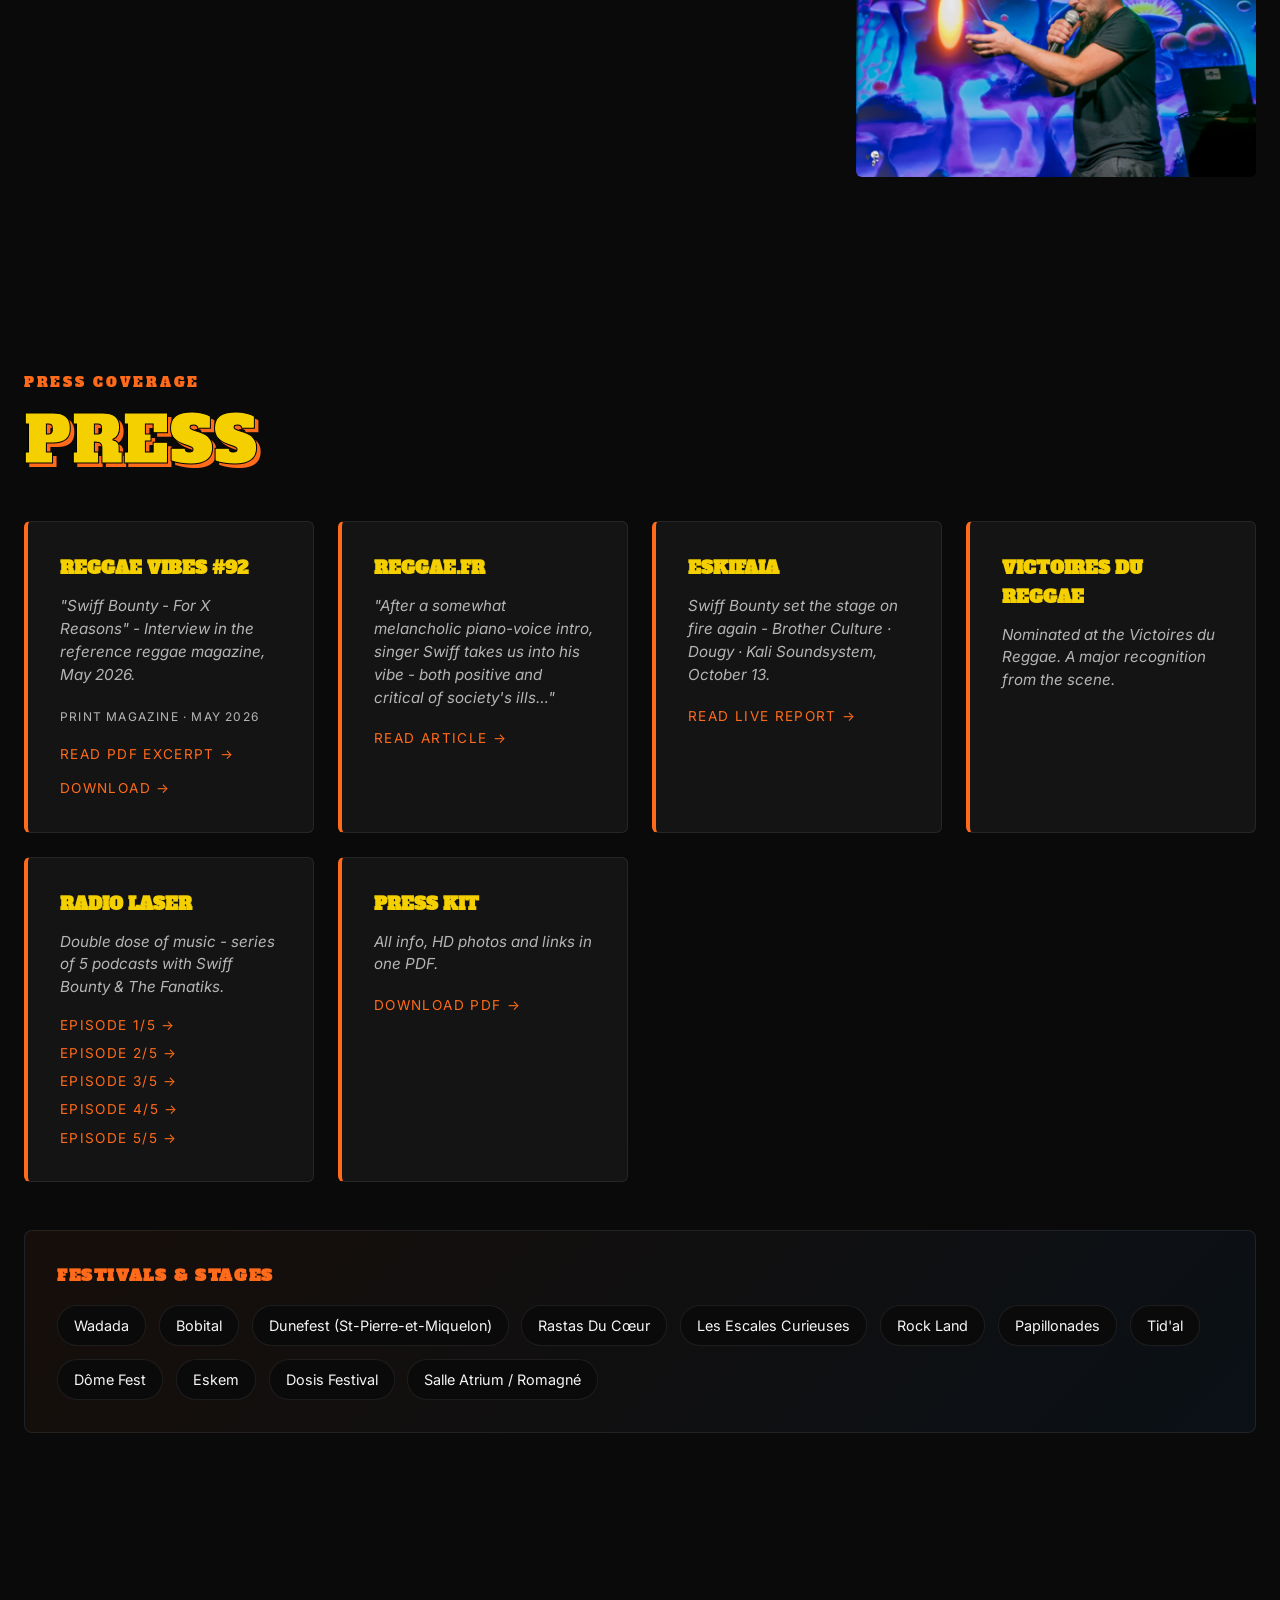
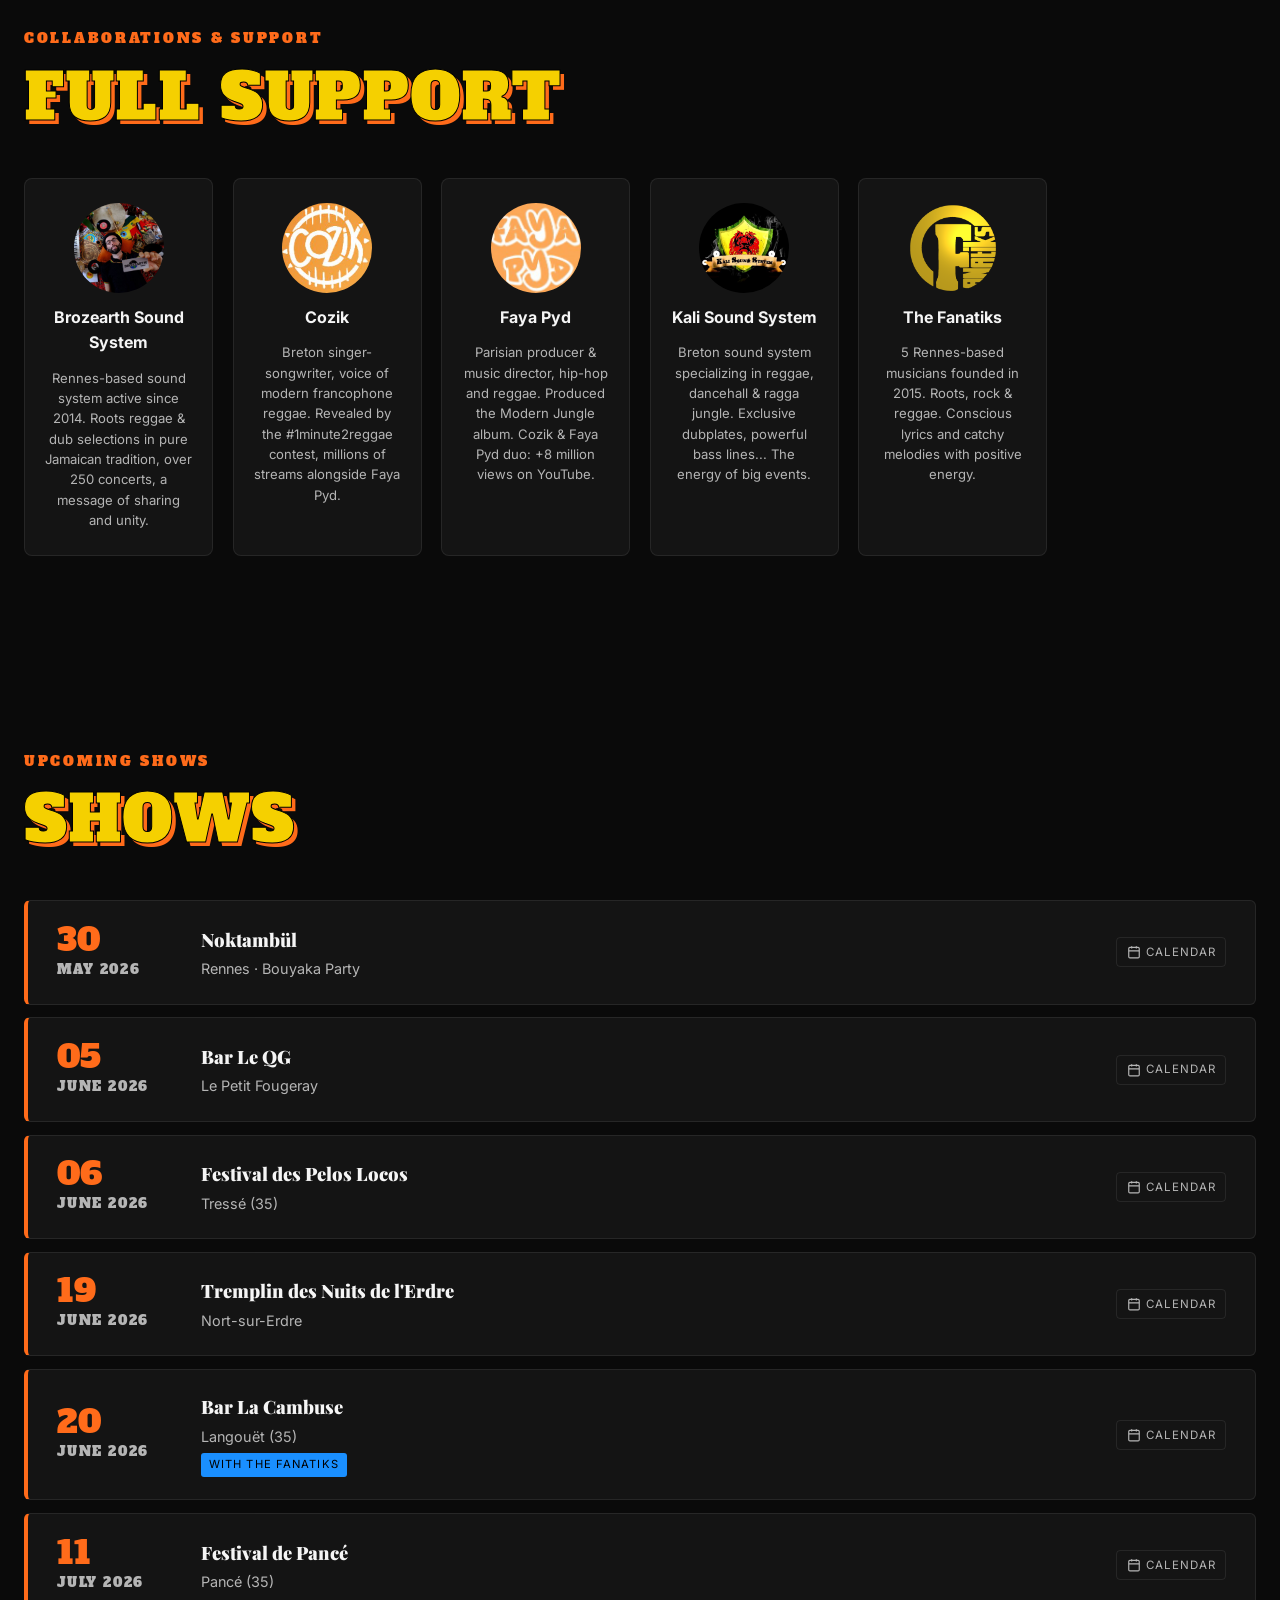
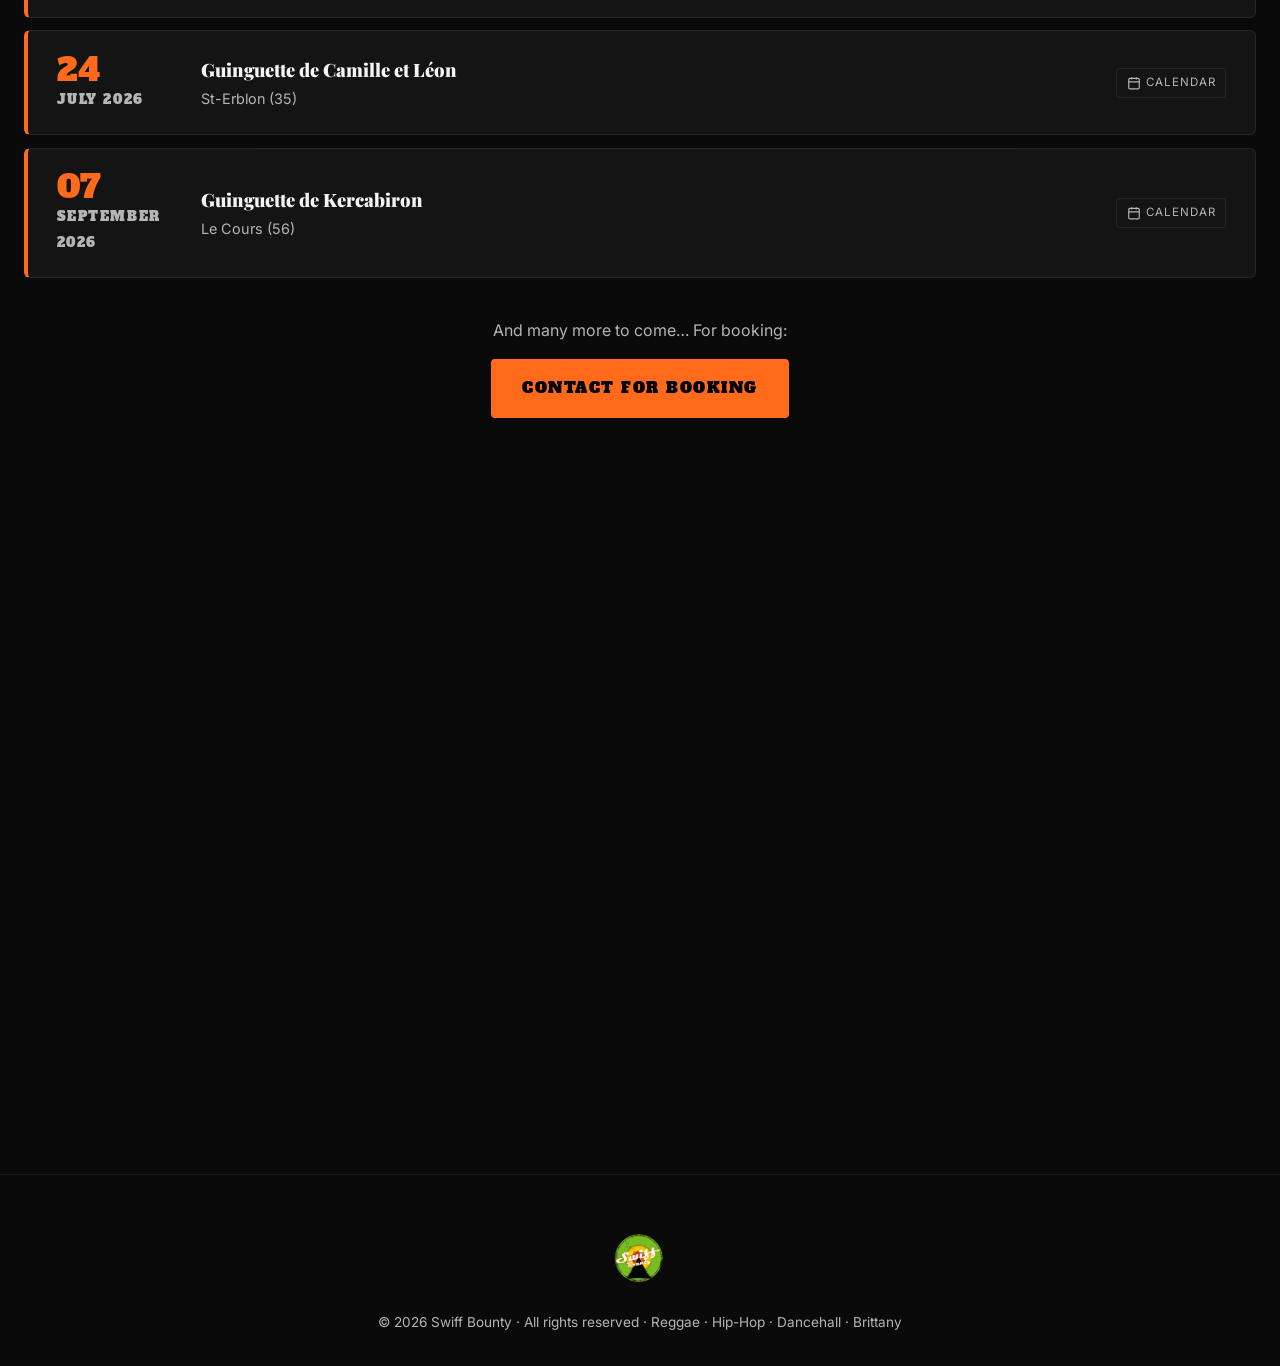
==== commit 2de75653: "fix(album): center cover without crop + direct platform links Cover image now sits centered in its c" ====
--- a/docs/en/index.html
+++ b/docs/en/index.html
@@ -127,16 +127,27 @@
         </div>
         <ul class="buy-formats">
           <li>
-            <strong>Limited CD edition</strong>
-            <small>Physical album · 9 tracks · printed sleeve</small>
+            <a href="https://swiffbounty.bandcamp.com/album/modern-jungle" target="_blank" rel="noopener">
+              <strong>Limited CD edition →</strong>
+              <small>Physical album · 9 tracks · printed sleeve</small>
+            </a>
           </li>
           <li>
-            <strong>Digital download</strong>
-            <small>FLAC · MP3 · DRM-free · instant delivery</small>
+            <a href="https://swiffbounty.bandcamp.com/album/modern-jungle" target="_blank" rel="noopener">
+              <strong>Digital download →</strong>
+              <small>FLAC · MP3 · DRM-free · instant delivery</small>
+            </a>
           </li>
           <li>
-            <strong>Streaming</strong>
-            <small>Spotify · Apple Music · Deezer · YouTube Music</small>
+            <div>
+              <strong>Streaming</strong>
+              <small class="buy-streaming-links">
+                <a href="https://open.spotify.com/album/237Ay0WJqWo2gQhIenTC7m" target="_blank" rel="noopener">Spotify</a> ·
+                <a href="https://music.apple.com/fr/album/1852232764" target="_blank" rel="noopener">Apple Music</a> ·
+                <a href="https://www.deezer.com/album/854338942" target="_blank" rel="noopener">Deezer</a> ·
+                <a href="https://music.youtube.com/playlist?list=OLAK5uy_lf1znWPrP7VFGfV1JO_WMesIYw91VxVdc" target="_blank" rel="noopener">YouTube Music</a>
+              </small>
+            </div>
           </li>
         </ul>
         <div class="hero-ctas">
--- a/docs/assets/css/main.css
+++ b/docs/assets/css/main.css
@@ -278,13 +278,19 @@
 }
 .album-feature-cover {
   overflow: hidden;
-  min-height: 380px;
+  display: flex;
+  align-items: center;
+  justify-content: center;
+  padding: 2.5rem;
+  background: rgba(0, 0, 0, 0.25);
 }
 .album-feature-cover img {
-  width: 100%; height: 100%;
-  min-height: 380px;
-  object-fit: cover;
+  width: 100%;
+  max-width: 460px;
+  height: auto;
   display: block;
+  border-radius: 4px;
+  box-shadow: 0 18px 40px rgba(0, 0, 0, 0.45);
 }
 .album-feature-info { padding: 3rem; display: flex; flex-direction: column; justify-content: center; }
 .album-feature-info .eyebrow { color: var(--blue); }
@@ -312,13 +318,25 @@
   gap: 0.6rem;
 }
 .buy-formats li {
-  padding: 0.85rem 1rem;
+  padding: 0;
   background: rgba(255,255,255,0.03);
   border: 1px solid var(--border);
   border-left: 3px solid var(--orange);
   border-radius: 4px;
   font-size: 0.95rem;
-}
+  transition: background .2s, border-left-color .2s;
+}
+.buy-formats li > a,
+.buy-formats li > div {
+  display: block;
+  padding: 0.85rem 1rem;
+  color: inherit;
+}
+.buy-formats li:has(a):hover {
+  background: rgba(26, 143, 255, 0.07);
+  border-left-color: var(--blue);
+}
+.buy-formats li:has(a):hover strong { color: var(--orange); }
 .buy-formats strong { color: var(--text); display: block; }
 .buy-formats small {
   color: var(--text-dim);
@@ -326,6 +344,15 @@
   text-transform: uppercase;
   letter-spacing: 0.08em;
 }
+.buy-streaming-links {
+  display: block;
+  margin-top: 0.35rem;
+}
+.buy-streaming-links a {
+  color: var(--orange);
+  transition: color .2s;
+}
+.buy-streaming-links a:hover { color: var(--blue); }
 
 /* ---- Discographie grid ---- */
 .disco-grid {
@@ -915,8 +942,7 @@
   .contact-grid { grid-template-columns: 1fr; }
   .bio-grid img { box-shadow: 8px 8px 0 var(--orange); }
   .album-feature-info { padding: 2rem; }
-  .album-feature-cover { min-height: 280px; }
-  .album-feature-cover img { min-height: 280px; }
+  .album-feature-cover { padding: 1.5rem; }
   .nav-links { display: none; }
   .nav-socials { display: none; }
   .menu-toggle {
